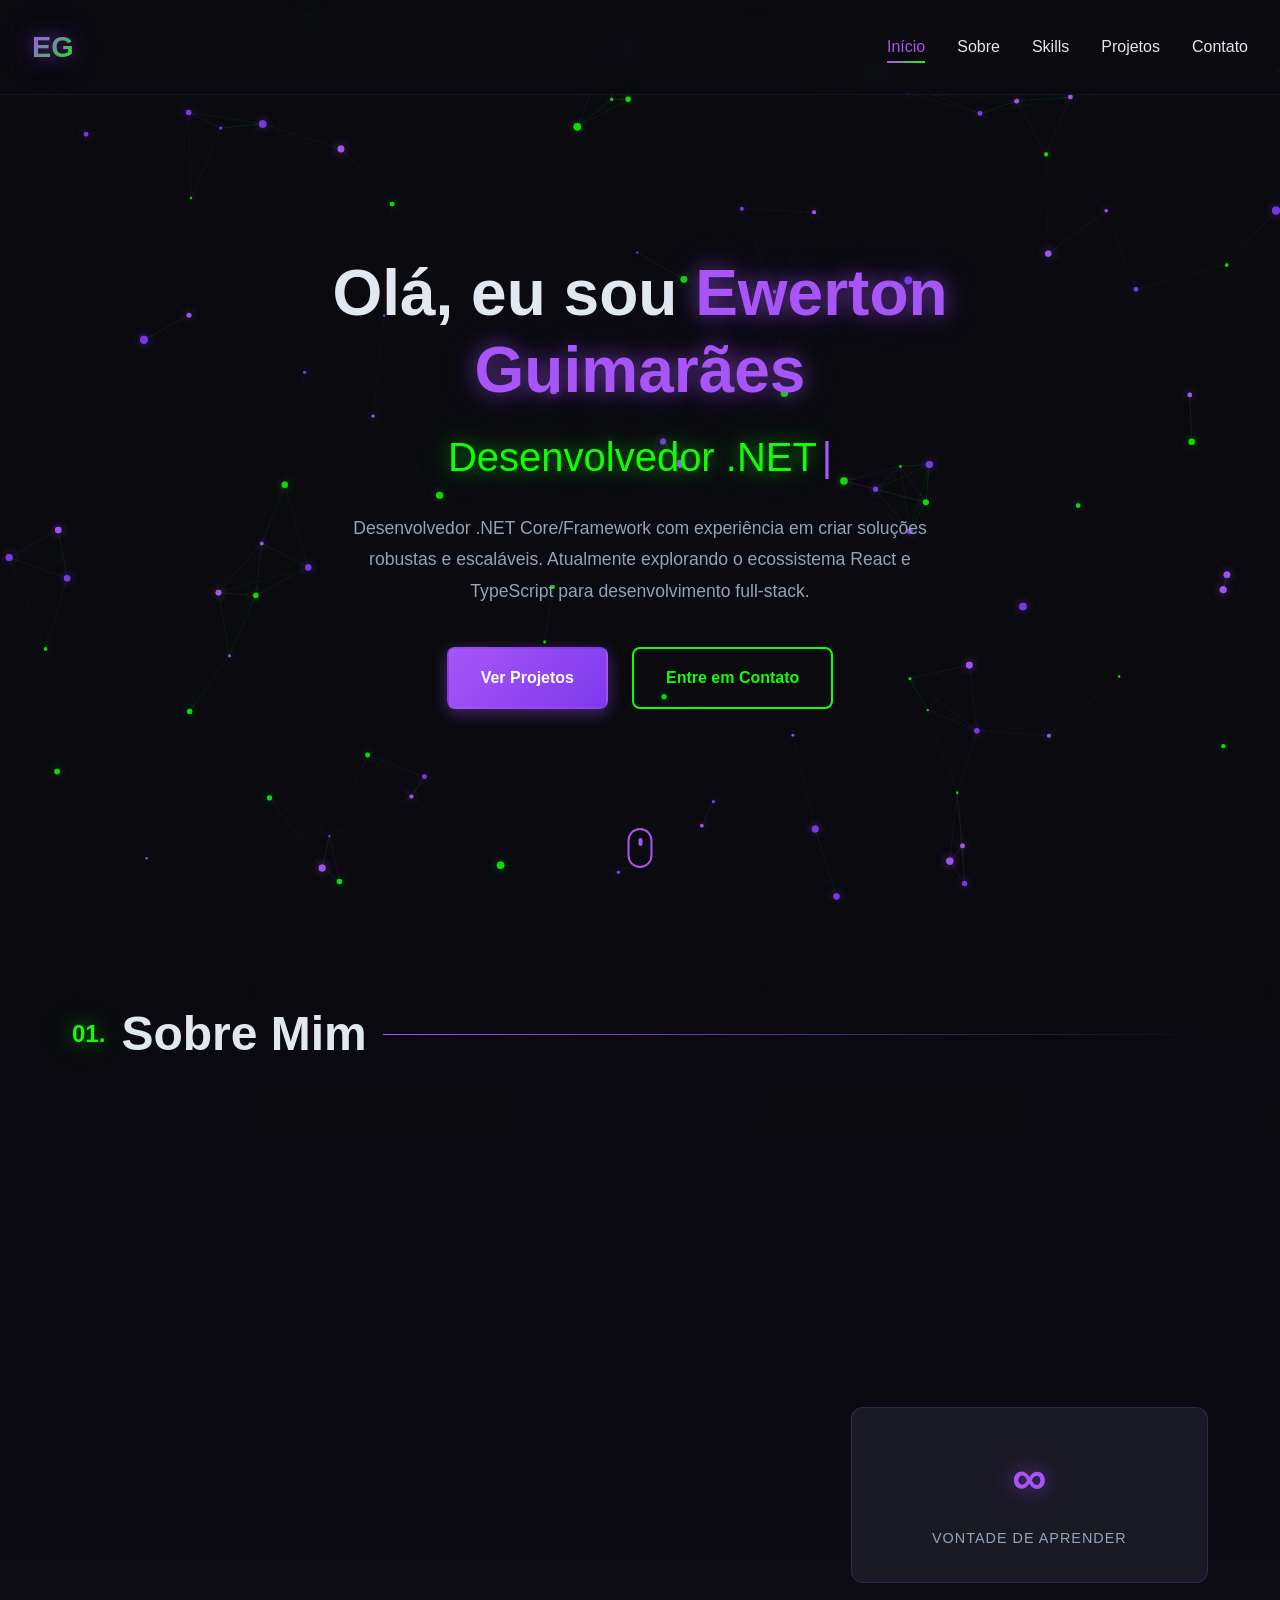
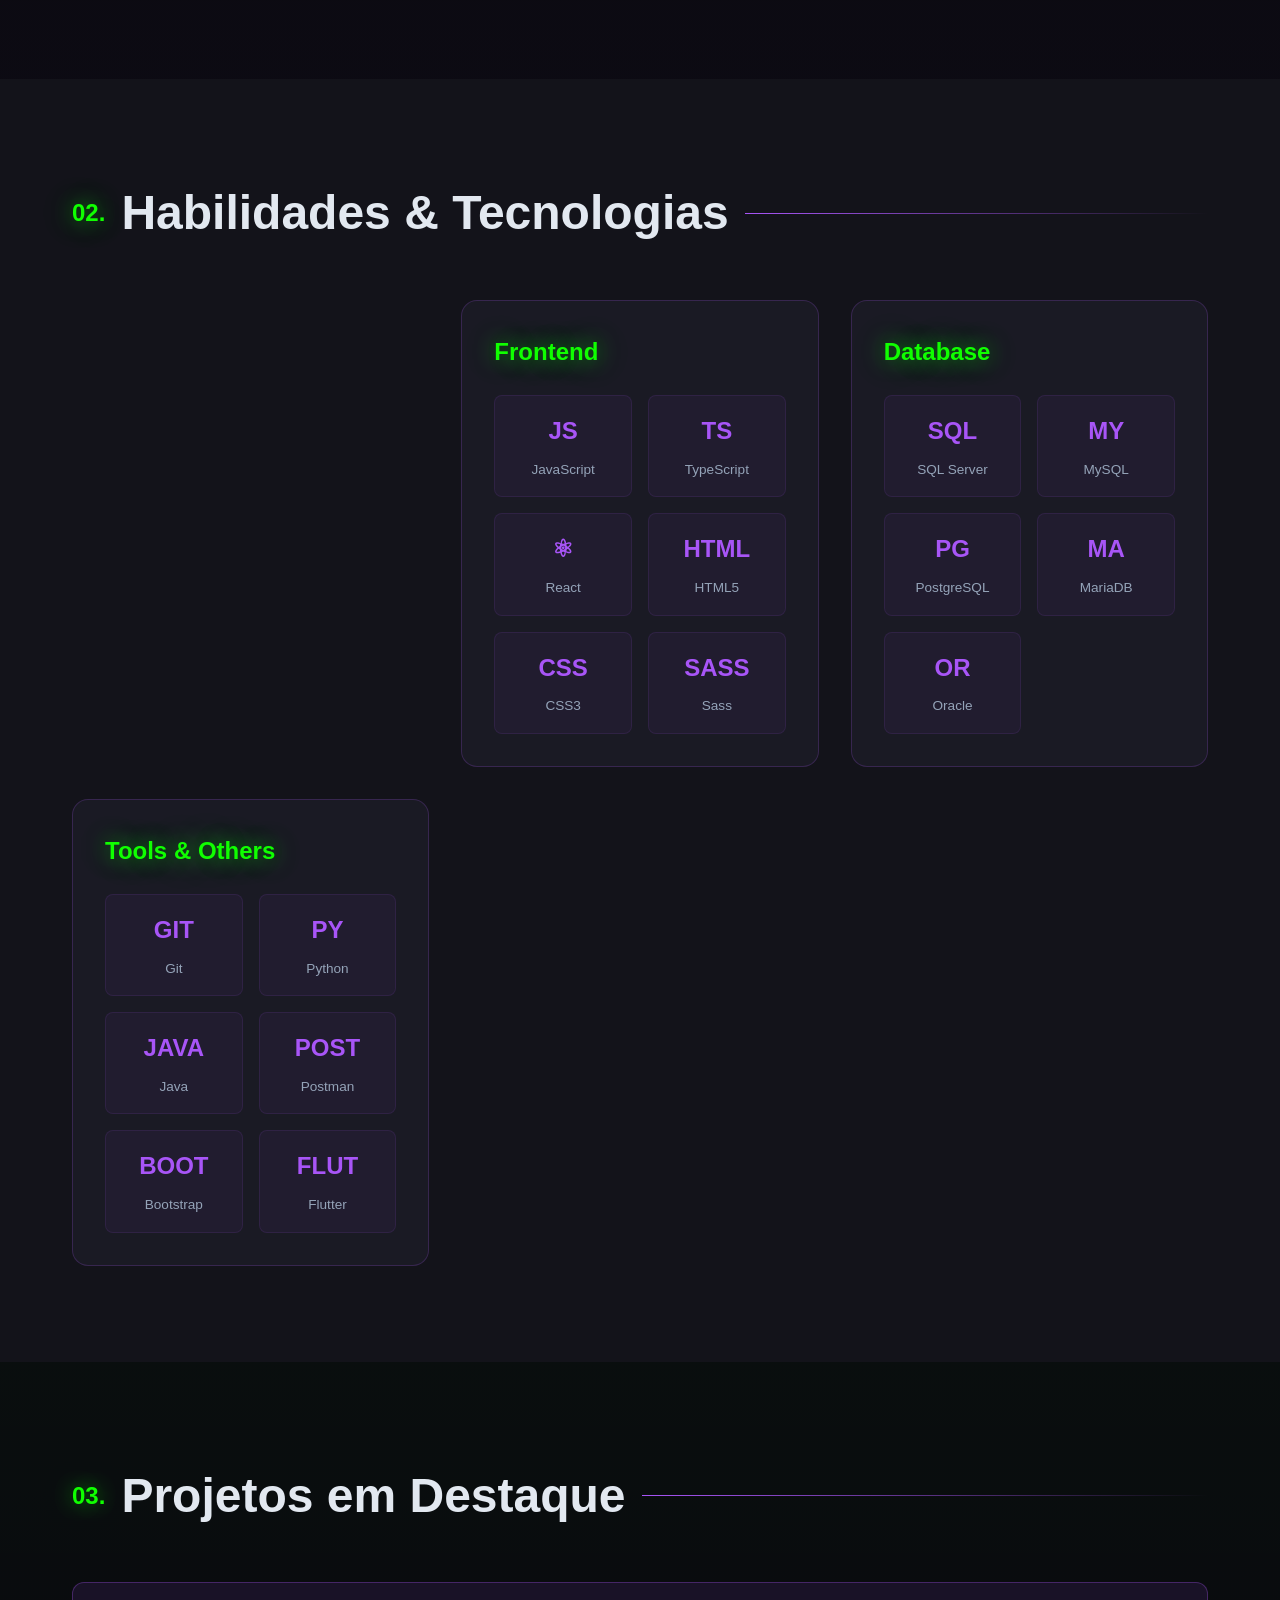
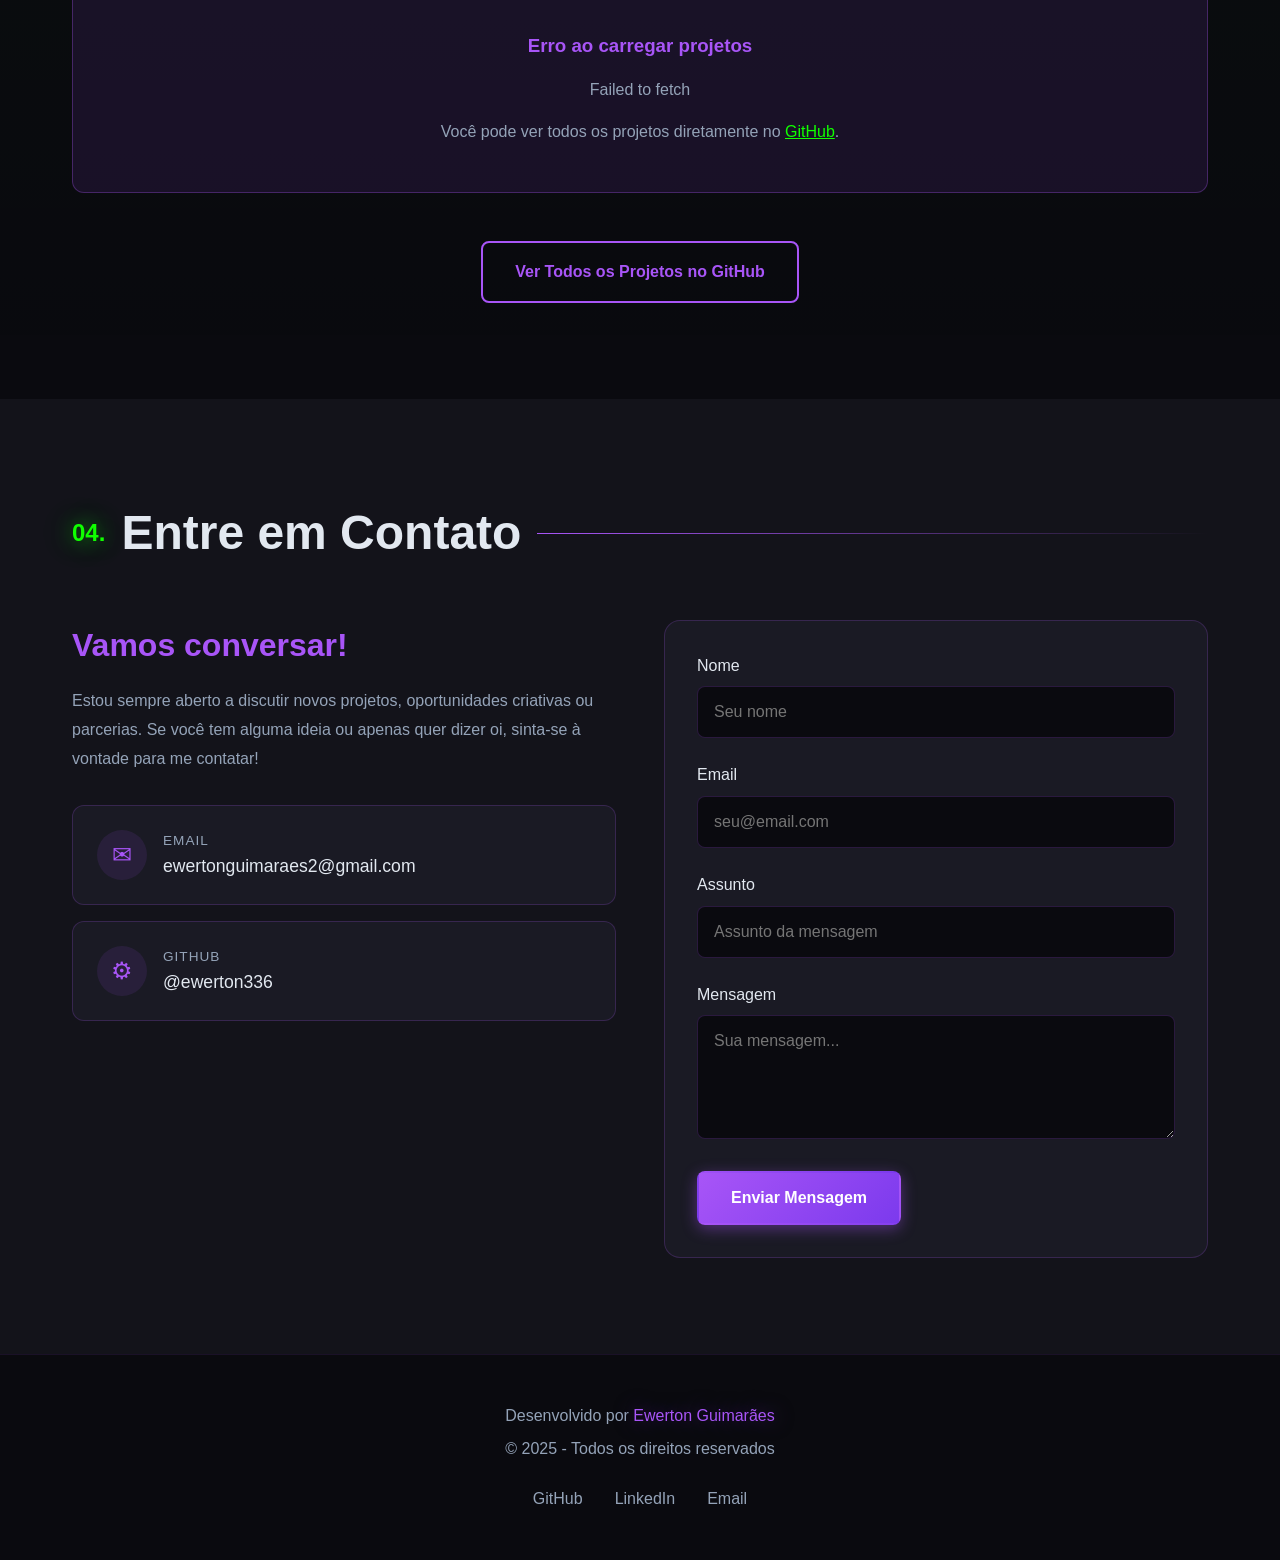
==== index.html @ 8ec22be3 "Add modern portfolio landing page with neon theme and GitHub API integration" ====
<!DOCTYPE html>
<html lang="pt-BR">
<head>
    <meta charset="UTF-8">
    <meta name="viewport" content="width=device-width, initial-scale=1.0">
    <meta name="description" content="Ewerton Guimarães - .NET Developer Portfolio | Modern portfolio showcasing .NET Core, React, and full-stack development projects">
    <meta name="keywords" content="Ewerton Guimarães, .NET Developer, React, TypeScript, Full Stack Developer, Portfolio">
    <meta name="author" content="Ewerton Guimarães">
    <title>Ewerton Guimarães | .NET Developer Portfolio</title>
    <link rel="stylesheet" href="css/styles.css">
</head>
<body>
    <!-- Particle Background Canvas -->
    <canvas id="particles-canvas"></canvas>

    <!-- Navigation Bar -->
    <nav class="navbar" id="navbar">
        <div class="nav-container">
            <a href="#home" class="nav-logo">
                <span class="logo-text">EG</span>
            </a>
            <ul class="nav-menu">
                <li><a href="#home" class="nav-link active">Início</a></li>
                <li><a href="#about" class="nav-link">Sobre</a></li>
                <li><a href="#skills" class="nav-link">Skills</a></li>
                <li><a href="#projects" class="nav-link">Projetos</a></li>
                <li><a href="#contact" class="nav-link">Contato</a></li>
            </ul>
        </div>
    </nav>

    <!-- Hero Section -->
    <section id="home" class="hero">
        <div class="hero-container">
            <div class="hero-content">
                <h1 class="hero-title">
                    Olá, eu sou <span class="highlight-purple">Ewerton Guimarães</span>
                </h1>
                <div class="hero-subtitle">
                    <span class="typing-text" id="typing-text"></span>
                    <span class="cursor">|</span>
                </div>
                <p class="hero-description">
                    Desenvolvedor .NET Core/Framework com experiência em criar soluções robustas e escaláveis.
                    Atualmente explorando o ecossistema React e TypeScript para desenvolvimento full-stack.
                </p>
                <div class="hero-buttons">
                    <a href="#projects" class="btn btn-primary">Ver Projetos</a>
                    <a href="#contact" class="btn btn-secondary">Entre em Contato</a>
                </div>
            </div>
        </div>
        <div class="scroll-indicator">
            <div class="mouse"></div>
        </div>
    </section>

    <!-- About Section -->
    <section id="about" class="about">
        <div class="container">
            <h2 class="section-title">
                <span class="title-number">01.</span> Sobre Mim
                <div class="title-line"></div>
            </h2>
            <div class="about-content">
                <div class="about-text">
                    <p>
                        Sou um desenvolvedor graduado apaixonado por tecnologia e inovação, com especialização em 
                        <span class="highlight-green">.NET Core e Framework</span>. Atualmente trabalho na 
                        <span class="highlight-purple">Becomex LAB</span>, onde contribuo para o desenvolvimento 
                        de soluções empresariais robustas.
                    </p>
                    <p>
                        Minha jornada no desenvolvimento começou com a curiosidade de entender como as coisas funcionam 
                        por baixo dos panos. Hoje, essa curiosidade se transformou em paixão por criar aplicações que 
                        resolvem problemas reais e impactam positivamente a vida das pessoas.
                    </p>
                    <p>
                        Estou constantemente aprendendo e me atualizando com as tecnologias mais recentes. Atualmente, 
                        estou expandindo minhas habilidades em <span class="highlight-green">desenvolvimento web com React</span> 
                        e explorando outras linguagens de programação para me tornar um desenvolvedor ainda mais versátil.
                    </p>
                    <div class="about-stats">
                        <div class="stat-item">
                            <span class="stat-number">3+</span>
                            <span class="stat-label">Anos de Experiência</span>
                        </div>
                        <div class="stat-item">
                            <span class="stat-number">10+</span>
                            <span class="stat-label">Projetos Concluídos</span>
                        </div>
                        <div class="stat-item">
                            <span class="stat-number">∞</span>
                            <span class="stat-label">Vontade de Aprender</span>
                        </div>
                    </div>
                </div>
            </div>
        </div>
    </section>

    <!-- Skills Section -->
    <section id="skills" class="skills">
        <div class="container">
            <h2 class="section-title">
                <span class="title-number">02.</span> Habilidades & Tecnologias
                <div class="title-line"></div>
            </h2>
            <div class="skills-grid">
                <!-- Backend -->
                <div class="skill-category">
                    <h3 class="category-title">Backend</h3>
                    <div class="skill-items">
                        <div class="skill-item">
                            <div class="skill-icon">C#</div>
                            <span class="skill-name">C#</span>
                        </div>
                        <div class="skill-item">
                            <div class="skill-icon">.NET</div>
                            <span class="skill-name">.NET Core</span>
                        </div>
                        <div class="skill-item">
                            <div class="skill-icon">ASP</div>
                            <span class="skill-name">ASP.NET</span>
                        </div>
                        <div class="skill-item">
                            <div class="skill-icon">API</div>
                            <span class="skill-name">REST API</span>
                        </div>
                    </div>
                </div>

                <!-- Frontend -->
                <div class="skill-category">
                    <h3 class="category-title">Frontend</h3>
                    <div class="skill-items">
                        <div class="skill-item">
                            <div class="skill-icon">JS</div>
                            <span class="skill-name">JavaScript</span>
                        </div>
                        <div class="skill-item">
                            <div class="skill-icon">TS</div>
                            <span class="skill-name">TypeScript</span>
                        </div>
                        <div class="skill-item">
                            <div class="skill-icon">⚛</div>
                            <span class="skill-name">React</span>
                        </div>
                        <div class="skill-item">
                            <div class="skill-icon">HTML</div>
                            <span class="skill-name">HTML5</span>
                        </div>
                        <div class="skill-item">
                            <div class="skill-icon">CSS</div>
                            <span class="skill-name">CSS3</span>
                        </div>
                        <div class="skill-item">
                            <div class="skill-icon">SASS</div>
                            <span class="skill-name">Sass</span>
                        </div>
                    </div>
                </div>

                <!-- Database -->
                <div class="skill-category">
                    <h3 class="category-title">Database</h3>
                    <div class="skill-items">
                        <div class="skill-item">
                            <div class="skill-icon">SQL</div>
                            <span class="skill-name">SQL Server</span>
                        </div>
                        <div class="skill-item">
                            <div class="skill-icon">MY</div>
                            <span class="skill-name">MySQL</span>
                        </div>
                        <div class="skill-item">
                            <div class="skill-icon">PG</div>
                            <span class="skill-name">PostgreSQL</span>
                        </div>
                        <div class="skill-item">
                            <div class="skill-icon">MA</div>
                            <span class="skill-name">MariaDB</span>
                        </div>
                        <div class="skill-item">
                            <div class="skill-icon">OR</div>
                            <span class="skill-name">Oracle</span>
                        </div>
                    </div>
                </div>

                <!-- Tools & Others -->
                <div class="skill-category">
                    <h3 class="category-title">Tools & Others</h3>
                    <div class="skill-items">
                        <div class="skill-item">
                            <div class="skill-icon">GIT</div>
                            <span class="skill-name">Git</span>
                        </div>
                        <div class="skill-item">
                            <div class="skill-icon">PY</div>
                            <span class="skill-name">Python</span>
                        </div>
                        <div class="skill-item">
                            <div class="skill-icon">JAVA</div>
                            <span class="skill-name">Java</span>
                        </div>
                        <div class="skill-item">
                            <div class="skill-icon">POST</div>
                            <span class="skill-name">Postman</span>
                        </div>
                        <div class="skill-item">
                            <div class="skill-icon">BOOT</div>
                            <span class="skill-name">Bootstrap</span>
                        </div>
                        <div class="skill-item">
                            <div class="skill-icon">FLUT</div>
                            <span class="skill-name">Flutter</span>
                        </div>
                    </div>
                </div>
            </div>
        </div>
    </section>

    <!-- Projects Section -->
    <section id="projects" class="projects">
        <div class="container">
            <h2 class="section-title">
                <span class="title-number">03.</span> Projetos em Destaque
                <div class="title-line"></div>
            </h2>
            <div class="projects-grid" id="projects-container">
                <!-- Projects will be loaded dynamically from GitHub API -->
                <div class="loading-spinner">
                    <div class="spinner"></div>
                    <p>Carregando projetos do GitHub...</p>
                </div>
            </div>
            <div class="projects-footer">
                <a href="https://github.com/ewerton336?tab=repositories" target="_blank" class="btn btn-outline">
                    Ver Todos os Projetos no GitHub
                </a>
            </div>
        </div>
    </section>

    <!-- Contact Section -->
    <section id="contact" class="contact">
        <div class="container">
            <h2 class="section-title">
                <span class="title-number">04.</span> Entre em Contato
                <div class="title-line"></div>
            </h2>
            <div class="contact-content">
                <div class="contact-info">
                    <h3>Vamos conversar!</h3>
                    <p>
                        Estou sempre aberto a discutir novos projetos, oportunidades criativas ou parcerias. 
                        Se você tem alguma ideia ou apenas quer dizer oi, sinta-se à vontade para me contatar!
                    </p>
                    <div class="contact-methods">
                        <a href="mailto:ewertonguimaraes2@gmail.com" class="contact-method">
                            <div class="method-icon">✉</div>
                            <div class="method-info">
                                <span class="method-label">Email</span>
                                <span class="method-value">ewertonguimaraes2@gmail.com</span>
                            </div>
                        </a>
                        <a href="https://github.com/ewerton336" target="_blank" class="contact-method">
                            <div class="method-icon">⚙</div>
                            <div class="method-info">
                                <span class="method-label">GitHub</span>
                                <span class="method-value">@ewerton336</span>
                            </div>
                        </a>
                        <a href="https://www.linkedin.com/in/ewerton-guimar%C3%A3es-b97579113/" target="_blank" class="contact-method">
                            <div class="method-icon">in</div>
                            <div class="method-info">
                                <span class="method-label">LinkedIn</span>
                                <span class="method-value">Ewerton Guimarães</span>
                            </div>
                        </a>
                    </div>
                </div>
                <div class="contact-form-wrapper">
                    <form id="contact-form" class="contact-form">
                        <div class="form-group">
                            <label for="name">Nome</label>
                            <input type="text" id="name" name="name" required placeholder="Seu nome">
                        </div>
                        <div class="form-group">
                            <label for="email">Email</label>
                            <input type="email" id="email" name="email" required placeholder="seu@email.com">
                        </div>
                        <div class="form-group">
                            <label for="subject">Assunto</label>
                            <input type="text" id="subject" name="subject" required placeholder="Assunto da mensagem">
                        </div>
                        <div class="form-group">
                            <label for="message">Mensagem</label>
                            <textarea id="message" name="message" required rows="5" placeholder="Sua mensagem..."></textarea>
                        </div>
                        <button type="submit" class="btn btn-primary">Enviar Mensagem</button>
                    </form>
                </div>
            </div>
        </div>
    </section>

    <!-- Footer -->
    <footer class="footer">
        <div class="container">
            <div class="footer-content">
                <p>Desenvolvido por <span class="highlight-purple">Ewerton Guimarães</span></p>
                <p>© 2025 - Todos os direitos reservados</p>
            </div>
            <div class="footer-social">
                <a href="https://github.com/ewerton336" target="_blank" class="social-link" aria-label="GitHub">GitHub</a>
                <a href="https://www.linkedin.com/in/ewerton-guimar%C3%A3es-b97579113/" target="_blank" class="social-link" aria-label="LinkedIn">LinkedIn</a>
                <a href="mailto:ewertonguimaraes2@gmail.com" class="social-link" aria-label="Email">Email</a>
            </div>
        </div>
    </footer>

    <!-- Scripts -->
    <script src="js/particles.js"></script>
    <script src="js/github.js"></script>
    <script src="js/main.js"></script>
</body>
</html>
---- css/styles.css ----
/* ==========================================
   Modern Portfolio - CSS
   Dark Theme with Neon Purple & Green
   ========================================== */

/* CSS Variables */
:root {
    --bg-dark: #0a0a0f;
    --bg-dark-secondary: #13131a;
    --bg-card: #1a1a24;
    --purple-primary: #a855f7;
    --purple-dark: #7c3aed;
    --green-neon: #10ff00;
    --text-light: #e2e8f0;
    --text-gray: #94a3b8;
    --text-dark: #64748b;
    
    --glow-purple: 0 0 20px rgba(168, 85, 247, 0.5),
                    0 0 40px rgba(168, 85, 247, 0.3),
                    0 0 60px rgba(168, 85, 247, 0.1);
    
    --glow-green: 0 0 20px rgba(16, 255, 0, 0.5),
                   0 0 40px rgba(16, 255, 0, 0.3),
                   0 0 60px rgba(16, 255, 0, 0.1);
    
    --transition: all 0.3s cubic-bezier(0.4, 0, 0.2, 1);
}

/* Reset & Base Styles */
* {
    margin: 0;
    padding: 0;
    box-sizing: border-box;
}

html {
    scroll-behavior: smooth;
    overflow-x: hidden;
}

body {
    font-family: 'Segoe UI', Tahoma, Geneva, Verdana, sans-serif;
    background-color: var(--bg-dark);
    color: var(--text-light);
    line-height: 1.6;
    overflow-x: hidden;
    position: relative;
}

/* Particle Canvas */
#particles-canvas {
    position: fixed;
    top: 0;
    left: 0;
    width: 100%;
    height: 100%;
    z-index: 0;
    pointer-events: none;
}

/* Container */
.container {
    max-width: 1200px;
    margin: 0 auto;
    padding: 0 2rem;
    position: relative;
    z-index: 1;
}

/* Navigation Bar */
.navbar {
    position: fixed;
    top: 0;
    left: 0;
    width: 100%;
    padding: 1.5rem 2rem;
    background: rgba(10, 10, 15, 0.8);
    backdrop-filter: blur(10px);
    border-bottom: 1px solid rgba(168, 85, 247, 0.1);
    z-index: 1000;
    transition: var(--transition);
}

.navbar.scrolled {
    padding: 1rem 2rem;
    background: rgba(10, 10, 15, 0.95);
    box-shadow: 0 10px 30px rgba(0, 0, 0, 0.3);
}

.nav-container {
    max-width: 1400px;
    margin: 0 auto;
    display: flex;
    justify-content: space-between;
    align-items: center;
}

.nav-logo {
    text-decoration: none;
}

.logo-text {
    font-size: 1.8rem;
    font-weight: bold;
    background: linear-gradient(135deg, var(--purple-primary), var(--green-neon));
    -webkit-background-clip: text;
    -webkit-text-fill-color: transparent;
    background-clip: text;
    text-shadow: var(--glow-purple);
}

.nav-menu {
    display: flex;
    list-style: none;
    gap: 2rem;
}

.nav-link {
    color: var(--text-light);
    text-decoration: none;
    font-size: 1rem;
    font-weight: 500;
    position: relative;
    transition: var(--transition);
    padding: 0.5rem 0;
}

.nav-link::after {
    content: '';
    position: absolute;
    bottom: 0;
    left: 0;
    width: 0;
    height: 2px;
    background: linear-gradient(90deg, var(--purple-primary), var(--green-neon));
    transition: var(--transition);
}

.nav-link:hover,
.nav-link.active {
    color: var(--purple-primary);
}

.nav-link:hover::after,
.nav-link.active::after {
    width: 100%;
}

/* Hero Section */
.hero {
    min-height: 100vh;
    display: flex;
    align-items: center;
    justify-content: center;
    position: relative;
    padding: 8rem 2rem 4rem;
    z-index: 1;
}

.hero-container {
    max-width: 900px;
    text-align: center;
}

.hero-title {
    font-size: clamp(2.5rem, 6vw, 4rem);
    font-weight: 700;
    margin-bottom: 1rem;
    line-height: 1.2;
}

.highlight-purple {
    color: var(--purple-primary);
    text-shadow: var(--glow-purple);
}

.highlight-green {
    color: var(--green-neon);
    text-shadow: var(--glow-green);
}

.hero-subtitle {
    font-size: clamp(1.5rem, 4vw, 2.5rem);
    color: var(--text-gray);
    margin-bottom: 1.5rem;
    min-height: 3.5rem;
    display: flex;
    align-items: center;
    justify-content: center;
    gap: 0.3rem;
}

.typing-text {
    color: var(--green-neon);
    text-shadow: var(--glow-green);
}

.cursor {
    animation: blink 1s infinite;
    color: var(--purple-primary);
}

@keyframes blink {
    0%, 50% { opacity: 1; }
    51%, 100% { opacity: 0; }
}

.hero-description {
    font-size: 1.1rem;
    color: var(--text-gray);
    max-width: 600px;
    margin: 0 auto 2.5rem;
    line-height: 1.8;
}

.hero-buttons {
    display: flex;
    gap: 1.5rem;
    justify-content: center;
    flex-wrap: wrap;
}

.btn {
    padding: 1rem 2rem;
    border-radius: 8px;
    text-decoration: none;
    font-weight: 600;
    font-size: 1rem;
    transition: var(--transition);
    border: 2px solid transparent;
    cursor: pointer;
    display: inline-block;
}

.btn-primary {
    background: linear-gradient(135deg, var(--purple-primary), var(--purple-dark));
    color: white;
    box-shadow: 0 4px 15px rgba(168, 85, 247, 0.4);
}

.btn-primary:hover {
    transform: translateY(-3px);
    box-shadow: var(--glow-purple);
}

.btn-secondary {
    background: transparent;
    color: var(--green-neon);
    border: 2px solid var(--green-neon);
}

.btn-secondary:hover {
    background: rgba(16, 255, 0, 0.1);
    box-shadow: var(--glow-green);
    transform: translateY(-3px);
}

.btn-outline {
    background: transparent;
    color: var(--purple-primary);
    border: 2px solid var(--purple-primary);
}

.btn-outline:hover {
    background: rgba(168, 85, 247, 0.1);
    box-shadow: var(--glow-purple);
    transform: translateY(-3px);
}

/* Scroll Indicator */
.scroll-indicator {
    position: absolute;
    bottom: 2rem;
    left: 50%;
    transform: translateX(-50%);
    animation: bounce 2s infinite;
}

.mouse {
    width: 25px;
    height: 40px;
    border: 2px solid var(--purple-primary);
    border-radius: 20px;
    position: relative;
}

.mouse::before {
    content: '';
    position: absolute;
    top: 8px;
    left: 50%;
    transform: translateX(-50%);
    width: 4px;
    height: 8px;
    background: var(--purple-primary);
    border-radius: 2px;
    animation: scroll 1.5s infinite;
}

@keyframes bounce {
    0%, 100% { transform: translateX(-50%) translateY(0); }
    50% { transform: translateX(-50%) translateY(10px); }
}

@keyframes scroll {
    0% { opacity: 1; top: 8px; }
    100% { opacity: 0; top: 20px; }
}

/* Section Styles */
section {
    padding: 6rem 0;
    position: relative;
    z-index: 1;
}

.section-title {
    font-size: clamp(2rem, 4vw, 3rem);
    margin-bottom: 3rem;
    display: flex;
    align-items: center;
    gap: 1rem;
    flex-wrap: wrap;
}

.title-number {
    color: var(--green-neon);
    font-size: 1.5rem;
    text-shadow: var(--glow-green);
}

.title-line {
    flex: 1;
    height: 1px;
    background: linear-gradient(90deg, var(--purple-primary), transparent);
    min-width: 100px;
}

/* About Section */
.about {
    background: linear-gradient(180deg, transparent, rgba(168, 85, 247, 0.02));
}

.about-text p {
    font-size: 1.1rem;
    color: var(--text-gray);
    margin-bottom: 1.5rem;
    line-height: 1.8;
}

.about-stats {
    display: grid;
    grid-template-columns: repeat(auto-fit, minmax(150px, 1fr));
    gap: 2rem;
    margin-top: 3rem;
}

.stat-item {
    text-align: center;
    padding: 2rem;
    background: var(--bg-card);
    border-radius: 12px;
    border: 1px solid rgba(168, 85, 247, 0.2);
    transition: var(--transition);
}

.stat-item:hover {
    transform: translateY(-5px);
    border-color: var(--purple-primary);
    box-shadow: var(--glow-purple);
}

.stat-number {
    display: block;
    font-size: 3rem;
    font-weight: bold;
    color: var(--purple-primary);
    text-shadow: var(--glow-purple);
    margin-bottom: 0.5rem;
}

.stat-label {
    font-size: 0.9rem;
    color: var(--text-gray);
    text-transform: uppercase;
    letter-spacing: 1px;
}

/* Skills Section */
.skills {
    background: var(--bg-dark-secondary);
}

.skills-grid {
    display: grid;
    grid-template-columns: repeat(auto-fit, minmax(280px, 1fr));
    gap: 2rem;
}

.skill-category {
    background: var(--bg-card);
    padding: 2rem;
    border-radius: 16px;
    border: 1px solid rgba(168, 85, 247, 0.2);
    transition: var(--transition);
}

.skill-category:hover {
    transform: translateY(-5px);
    border-color: var(--purple-primary);
    box-shadow: var(--glow-purple);
}

.category-title {
    font-size: 1.5rem;
    color: var(--green-neon);
    margin-bottom: 1.5rem;
    text-shadow: var(--glow-green);
}

.skill-items {
    display: grid;
    grid-template-columns: repeat(auto-fill, minmax(100px, 1fr));
    gap: 1rem;
}

.skill-item {
    display: flex;
    flex-direction: column;
    align-items: center;
    gap: 0.5rem;
    padding: 1rem;
    background: rgba(168, 85, 247, 0.05);
    border-radius: 8px;
    border: 1px solid rgba(168, 85, 247, 0.1);
    transition: var(--transition);
    cursor: default;
}

.skill-item:hover {
    background: rgba(168, 85, 247, 0.1);
    border-color: var(--purple-primary);
    transform: scale(1.05);
}

.skill-icon {
    font-size: 1.5rem;
    font-weight: bold;
    color: var(--purple-primary);
}

.skill-name {
    font-size: 0.85rem;
    color: var(--text-gray);
    text-align: center;
}

/* Projects Section */
.projects {
    background: linear-gradient(180deg, rgba(16, 255, 0, 0.02), transparent);
}

.projects-grid {
    display: grid;
    grid-template-columns: repeat(auto-fill, minmax(320px, 1fr));
    gap: 2rem;
    margin-bottom: 3rem;
}

.project-card {
    background: var(--bg-card);
    border-radius: 16px;
    padding: 2rem;
    border: 1px solid rgba(168, 85, 247, 0.2);
    transition: var(--transition);
    cursor: pointer;
    transform-style: preserve-3d;
    perspective: 1000px;
}

.project-card:hover {
    transform: translateY(-10px) rotateX(5deg);
    border-color: var(--purple-primary);
    box-shadow: var(--glow-purple);
}

.project-header {
    display: flex;
    justify-content: space-between;
    align-items: flex-start;
    margin-bottom: 1.5rem;
}

.project-icon {
    font-size: 2rem;
}

.project-links {
    display: flex;
    gap: 1rem;
}

.project-link {
    color: var(--text-gray);
    text-decoration: none;
    transition: var(--transition);
    font-size: 1.2rem;
}

.project-link:hover {
    color: var(--purple-primary);
    text-shadow: var(--glow-purple);
}

.project-title {
    font-size: 1.5rem;
    color: var(--text-light);
    margin-bottom: 1rem;
}

.project-description {
    color: var(--text-gray);
    line-height: 1.6;
    margin-bottom: 1.5rem;
}

.project-tech {
    display: flex;
    flex-wrap: wrap;
    gap: 0.5rem;
    margin-bottom: 1rem;
}

.tech-tag {
    padding: 0.3rem 0.8rem;
    background: rgba(168, 85, 247, 0.1);
    color: var(--purple-primary);
    border-radius: 4px;
    font-size: 0.85rem;
    border: 1px solid rgba(168, 85, 247, 0.2);
}

.project-stats {
    display: flex;
    gap: 1.5rem;
    color: var(--text-gray);
    font-size: 0.9rem;
}

.stat {
    display: flex;
    align-items: center;
    gap: 0.3rem;
}

.projects-footer {
    text-align: center;
}

/* Loading Spinner */
.loading-spinner {
    text-align: center;
    padding: 4rem;
    grid-column: 1 / -1;
}

.spinner {
    width: 50px;
    height: 50px;
    border: 4px solid rgba(168, 85, 247, 0.2);
    border-top-color: var(--purple-primary);
    border-radius: 50%;
    animation: spin 1s linear infinite;
    margin: 0 auto 1rem;
}

@keyframes spin {
    to { transform: rotate(360deg); }
}

/* Contact Section */
.contact {
    background: var(--bg-dark-secondary);
}

.contact-content {
    display: grid;
    grid-template-columns: repeat(auto-fit, minmax(300px, 1fr));
    gap: 3rem;
}

.contact-info h3 {
    font-size: 2rem;
    color: var(--purple-primary);
    margin-bottom: 1rem;
}

.contact-info p {
    color: var(--text-gray);
    line-height: 1.8;
    margin-bottom: 2rem;
}

.contact-methods {
    display: flex;
    flex-direction: column;
    gap: 1rem;
}

.contact-method {
    display: flex;
    align-items: center;
    gap: 1rem;
    padding: 1.5rem;
    background: var(--bg-card);
    border-radius: 12px;
    border: 1px solid rgba(168, 85, 247, 0.2);
    text-decoration: none;
    transition: var(--transition);
}

.contact-method:hover {
    transform: translateX(10px);
    border-color: var(--purple-primary);
    box-shadow: var(--glow-purple);
}

.method-icon {
    width: 50px;
    height: 50px;
    display: flex;
    align-items: center;
    justify-content: center;
    background: rgba(168, 85, 247, 0.1);
    border-radius: 50%;
    font-size: 1.5rem;
    color: var(--purple-primary);
}

.method-info {
    display: flex;
    flex-direction: column;
}

.method-label {
    font-size: 0.85rem;
    color: var(--text-gray);
    text-transform: uppercase;
    letter-spacing: 1px;
}

.method-value {
    color: var(--text-light);
    font-size: 1.1rem;
}

/* Contact Form */
.contact-form-wrapper {
    background: var(--bg-card);
    padding: 2rem;
    border-radius: 16px;
    border: 1px solid rgba(168, 85, 247, 0.2);
}

.form-group {
    margin-bottom: 1.5rem;
}

.form-group label {
    display: block;
    margin-bottom: 0.5rem;
    color: var(--text-light);
    font-weight: 500;
}

.form-group input,
.form-group textarea {
    width: 100%;
    padding: 1rem;
    background: var(--bg-dark);
    border: 1px solid rgba(168, 85, 247, 0.2);
    border-radius: 8px;
    color: var(--text-light);
    font-family: inherit;
    font-size: 1rem;
    transition: var(--transition);
}

.form-group input:focus,
.form-group textarea:focus {
    outline: none;
    border-color: var(--purple-primary);
    box-shadow: 0 0 0 3px rgba(168, 85, 247, 0.1);
}

.form-group textarea {
    resize: vertical;
    min-height: 120px;
}

/* Footer */
.footer {
    background: var(--bg-dark);
    padding: 3rem 0;
    border-top: 1px solid rgba(168, 85, 247, 0.1);
    text-align: center;
}

.footer-content p {
    color: var(--text-gray);
    margin-bottom: 0.5rem;
}

.footer-social {
    margin-top: 1.5rem;
    display: flex;
    justify-content: center;
    gap: 2rem;
}

.social-link {
    color: var(--text-gray);
    text-decoration: none;
    transition: var(--transition);
}

.social-link:hover {
    color: var(--purple-primary);
    text-shadow: var(--glow-purple);
}

/* Responsive Design */
@media (max-width: 768px) {
    .nav-menu {
        gap: 1rem;
    }
    
    .nav-link {
        font-size: 0.9rem;
    }
    
    .hero {
        padding: 6rem 1rem 3rem;
    }
    
    .section-title {
        font-size: 2rem;
    }
    
    .title-line {
        display: none;
    }
    
    .skills-grid,
    .projects-grid {
        grid-template-columns: 1fr;
    }
    
    .contact-content {
        grid-template-columns: 1fr;
    }
    
    .about-stats {
        grid-template-columns: 1fr;
    }
}

@media (max-width: 480px) {
    .container {
        padding: 0 1rem;
    }
    
    .navbar {
        padding: 1rem;
    }
    
    .nav-menu {
        flex-wrap: wrap;
        gap: 0.5rem;
        justify-content: center;
    }
    
    .hero-buttons {
        flex-direction: column;
        align-items: stretch;
    }
    
    .btn {
        width: 100%;
    }
}

/* Scroll Animations */
.fade-in {
    opacity: 0;
    transform: translateY(30px);
    transition: opacity 0.6s ease, transform 0.6s ease;
}

.fade-in.visible {
    opacity: 1;
    transform: translateY(0);
}

/* Selection */
::selection {
    background: var(--purple-primary);
    color: white;
}

/* Scrollbar */
::-webkit-scrollbar {
    width: 10px;
}

::-webkit-scrollbar-track {
    background: var(--bg-dark);
}

::-webkit-scrollbar-thumb {
    background: var(--purple-primary);
    border-radius: 5px;
}

::-webkit-scrollbar-thumb:hover {
    background: var(--purple-dark);
}
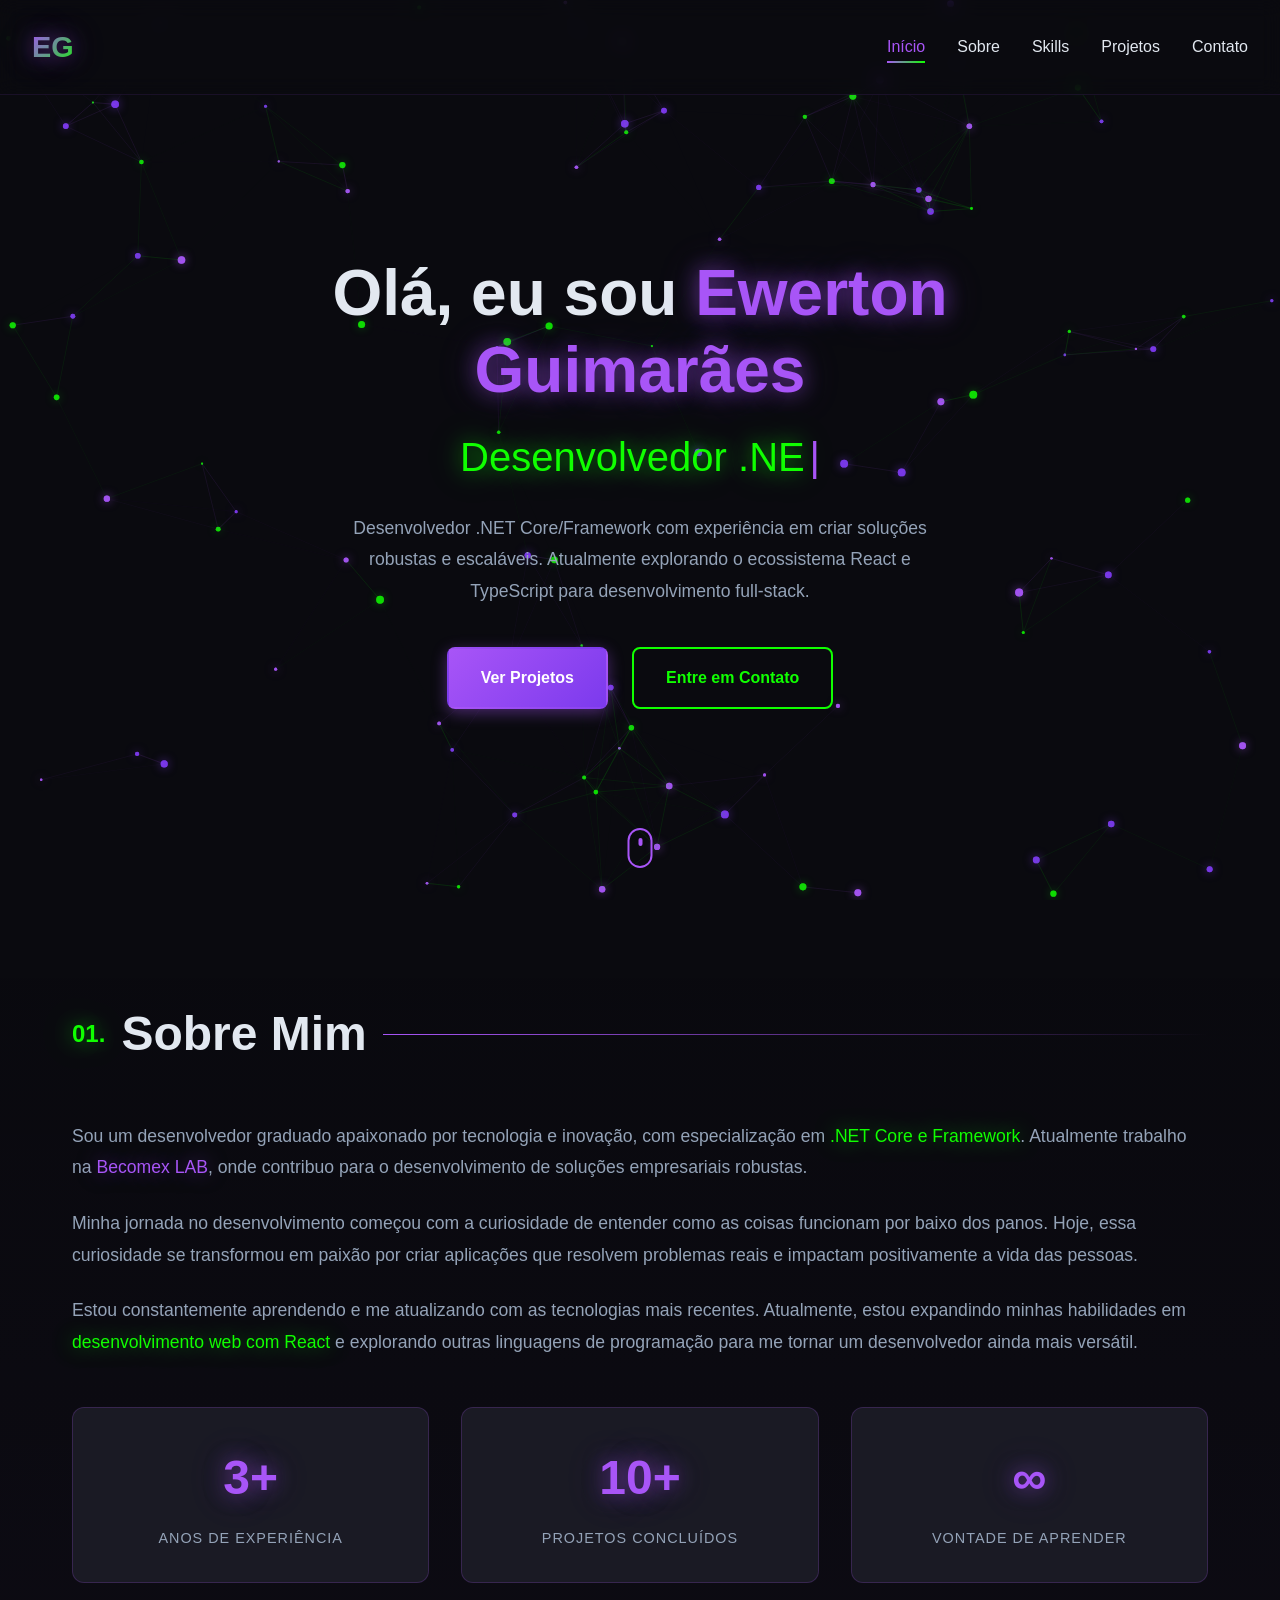
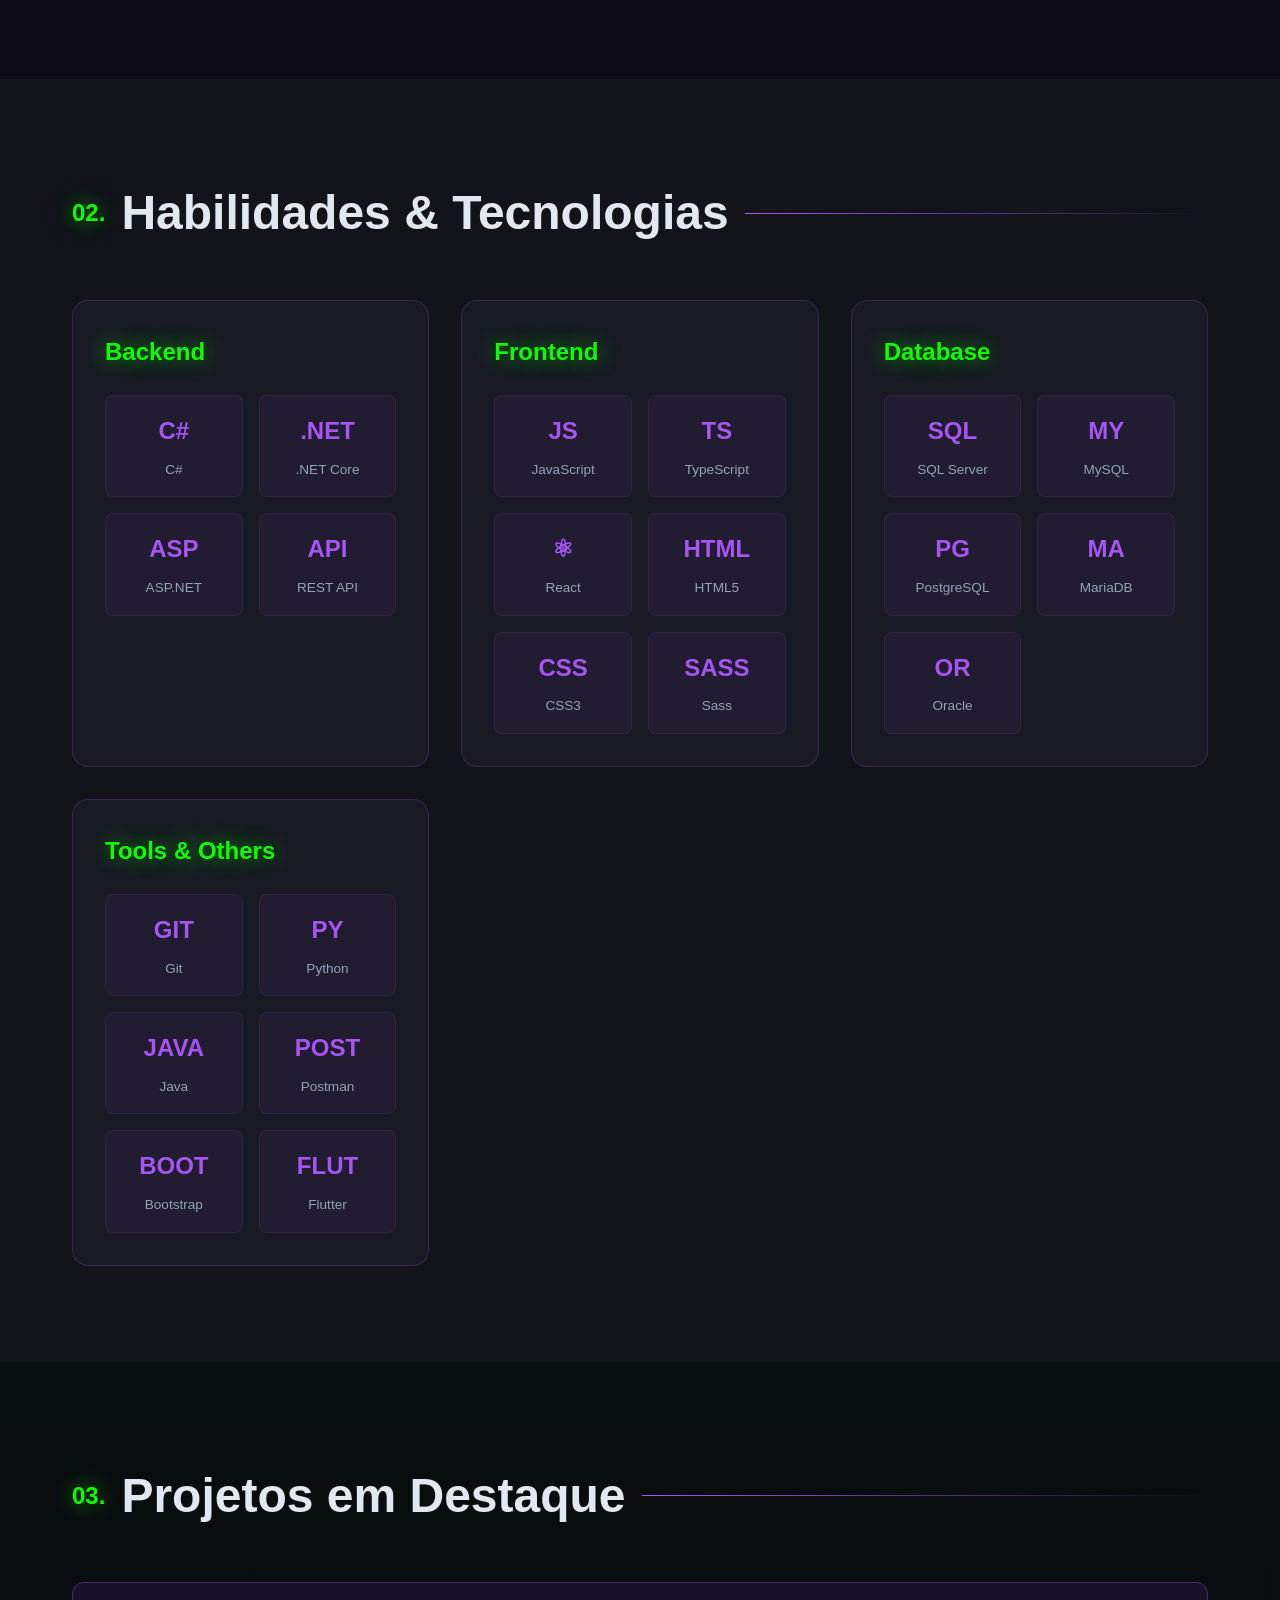
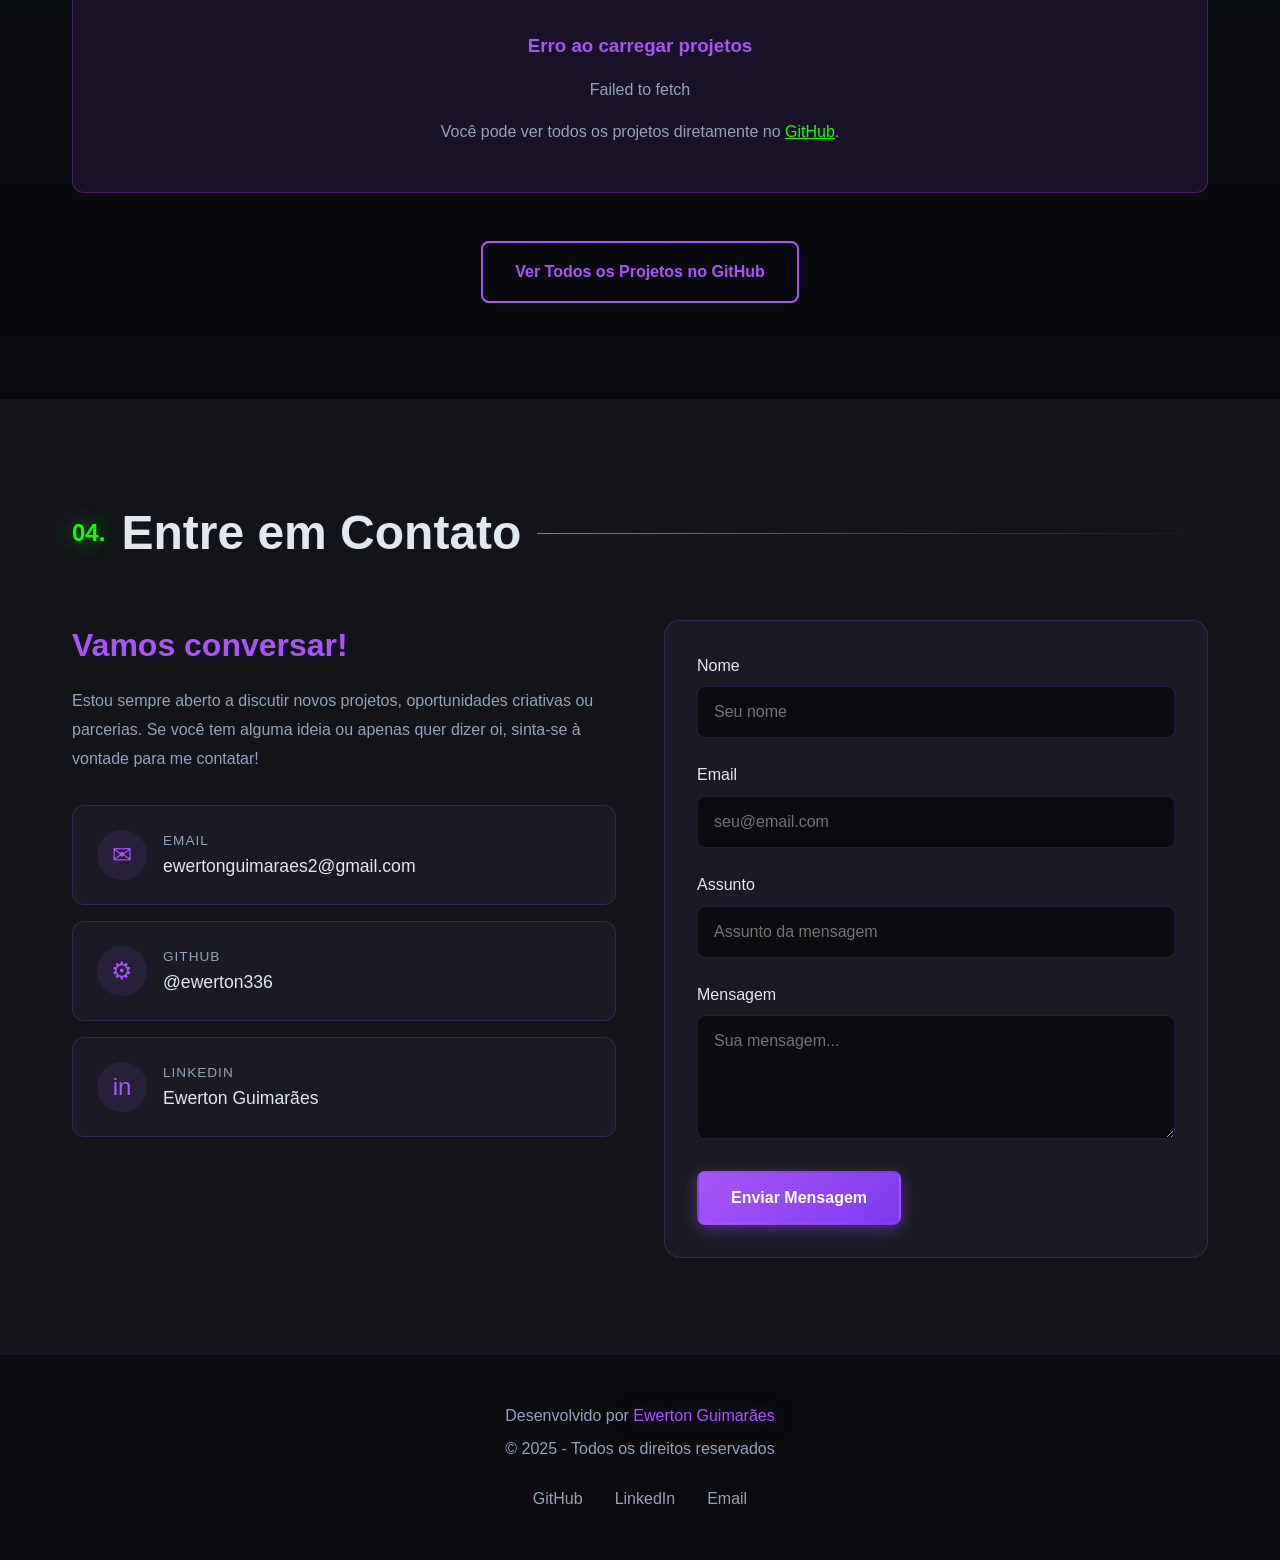
==== commit 8a92812f: "Fix: Corrigir animação fade-in na seção Sobre Mim e outras seções" ====
--- a/index.html
+++ b/index.html
@@ -64,32 +64,32 @@
             </h2>
             <div class="about-content">
                 <div class="about-text">
-                    <p>
+                    <p class="fade-in">
                         Sou um desenvolvedor graduado apaixonado por tecnologia e inovação, com especialização em 
                         <span class="highlight-green">.NET Core e Framework</span>. Atualmente trabalho na 
                         <span class="highlight-purple">Becomex LAB</span>, onde contribuo para o desenvolvimento 
                         de soluções empresariais robustas.
                     </p>
-                    <p>
+                    <p class="fade-in">
                         Minha jornada no desenvolvimento começou com a curiosidade de entender como as coisas funcionam 
                         por baixo dos panos. Hoje, essa curiosidade se transformou em paixão por criar aplicações que 
                         resolvem problemas reais e impactam positivamente a vida das pessoas.
                     </p>
-                    <p>
+                    <p class="fade-in">
                         Estou constantemente aprendendo e me atualizando com as tecnologias mais recentes. Atualmente, 
                         estou expandindo minhas habilidades em <span class="highlight-green">desenvolvimento web com React</span> 
                         e explorando outras linguagens de programação para me tornar um desenvolvedor ainda mais versátil.
                     </p>
                     <div class="about-stats">
-                        <div class="stat-item">
+                        <div class="stat-item fade-in">
                             <span class="stat-number">3+</span>
                             <span class="stat-label">Anos de Experiência</span>
                         </div>
-                        <div class="stat-item">
+                        <div class="stat-item fade-in">
                             <span class="stat-number">10+</span>
                             <span class="stat-label">Projetos Concluídos</span>
                         </div>
-                        <div class="stat-item">
+                        <div class="stat-item fade-in">
                             <span class="stat-number">∞</span>
                             <span class="stat-label">Vontade de Aprender</span>
                         </div>
@@ -108,7 +108,7 @@
             </h2>
             <div class="skills-grid">
                 <!-- Backend -->
-                <div class="skill-category">
+                <div class="skill-category fade-in">
                     <h3 class="category-title">Backend</h3>
                     <div class="skill-items">
                         <div class="skill-item">
@@ -131,7 +131,7 @@
                 </div>
 
                 <!-- Frontend -->
-                <div class="skill-category">
+                <div class="skill-category fade-in">
                     <h3 class="category-title">Frontend</h3>
                     <div class="skill-items">
                         <div class="skill-item">
@@ -162,7 +162,7 @@
                 </div>
 
                 <!-- Database -->
-                <div class="skill-category">
+                <div class="skill-category fade-in">
                     <h3 class="category-title">Database</h3>
                     <div class="skill-items">
                         <div class="skill-item">
@@ -189,7 +189,7 @@
                 </div>
 
                 <!-- Tools & Others -->
-                <div class="skill-category">
+                <div class="skill-category fade-in">
                     <h3 class="category-title">Tools & Others</h3>
                     <div class="skill-items">
                         <div class="skill-item">
@@ -259,21 +259,21 @@
                         Se você tem alguma ideia ou apenas quer dizer oi, sinta-se à vontade para me contatar!
                     </p>
                     <div class="contact-methods">
-                        <a href="mailto:ewertonguimaraes2@gmail.com" class="contact-method">
+                        <a href="mailto:ewertonguimaraes2@gmail.com" class="contact-method fade-in">
                             <div class="method-icon">✉</div>
                             <div class="method-info">
                                 <span class="method-label">Email</span>
                                 <span class="method-value">ewertonguimaraes2@gmail.com</span>
                             </div>
                         </a>
-                        <a href="https://github.com/ewerton336" target="_blank" class="contact-method">
+                        <a href="https://github.com/ewerton336" target="_blank" class="contact-method fade-in">
                             <div class="method-icon">⚙</div>
                             <div class="method-info">
                                 <span class="method-label">GitHub</span>
                                 <span class="method-value">@ewerton336</span>
                             </div>
                         </a>
-                        <a href="https://www.linkedin.com/in/ewerton-guimar%C3%A3es-b97579113/" target="_blank" class="contact-method">
+                        <a href="https://www.linkedin.com/in/ewerton-guimar%C3%A3es-b97579113/" target="_blank" class="contact-method fade-in">
                             <div class="method-icon">in</div>
                             <div class="method-info">
                                 <span class="method-label">LinkedIn</span>
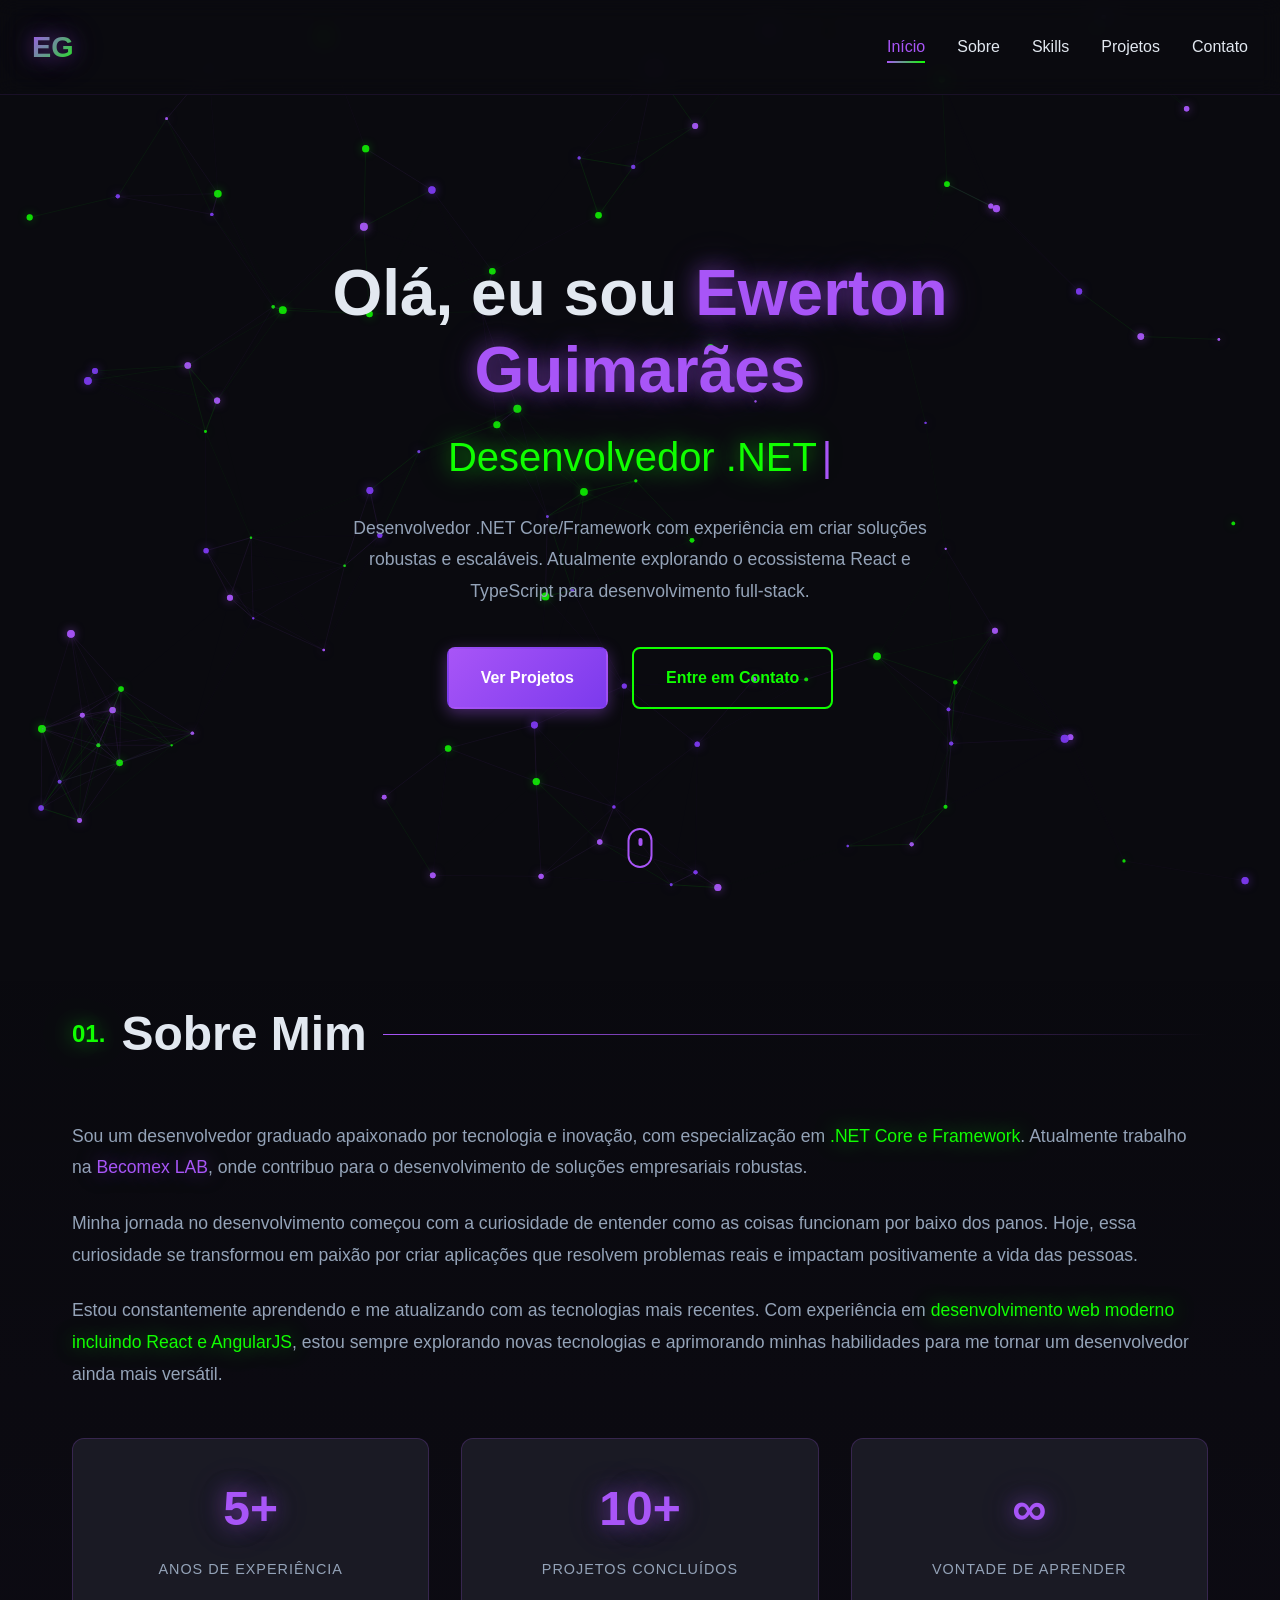
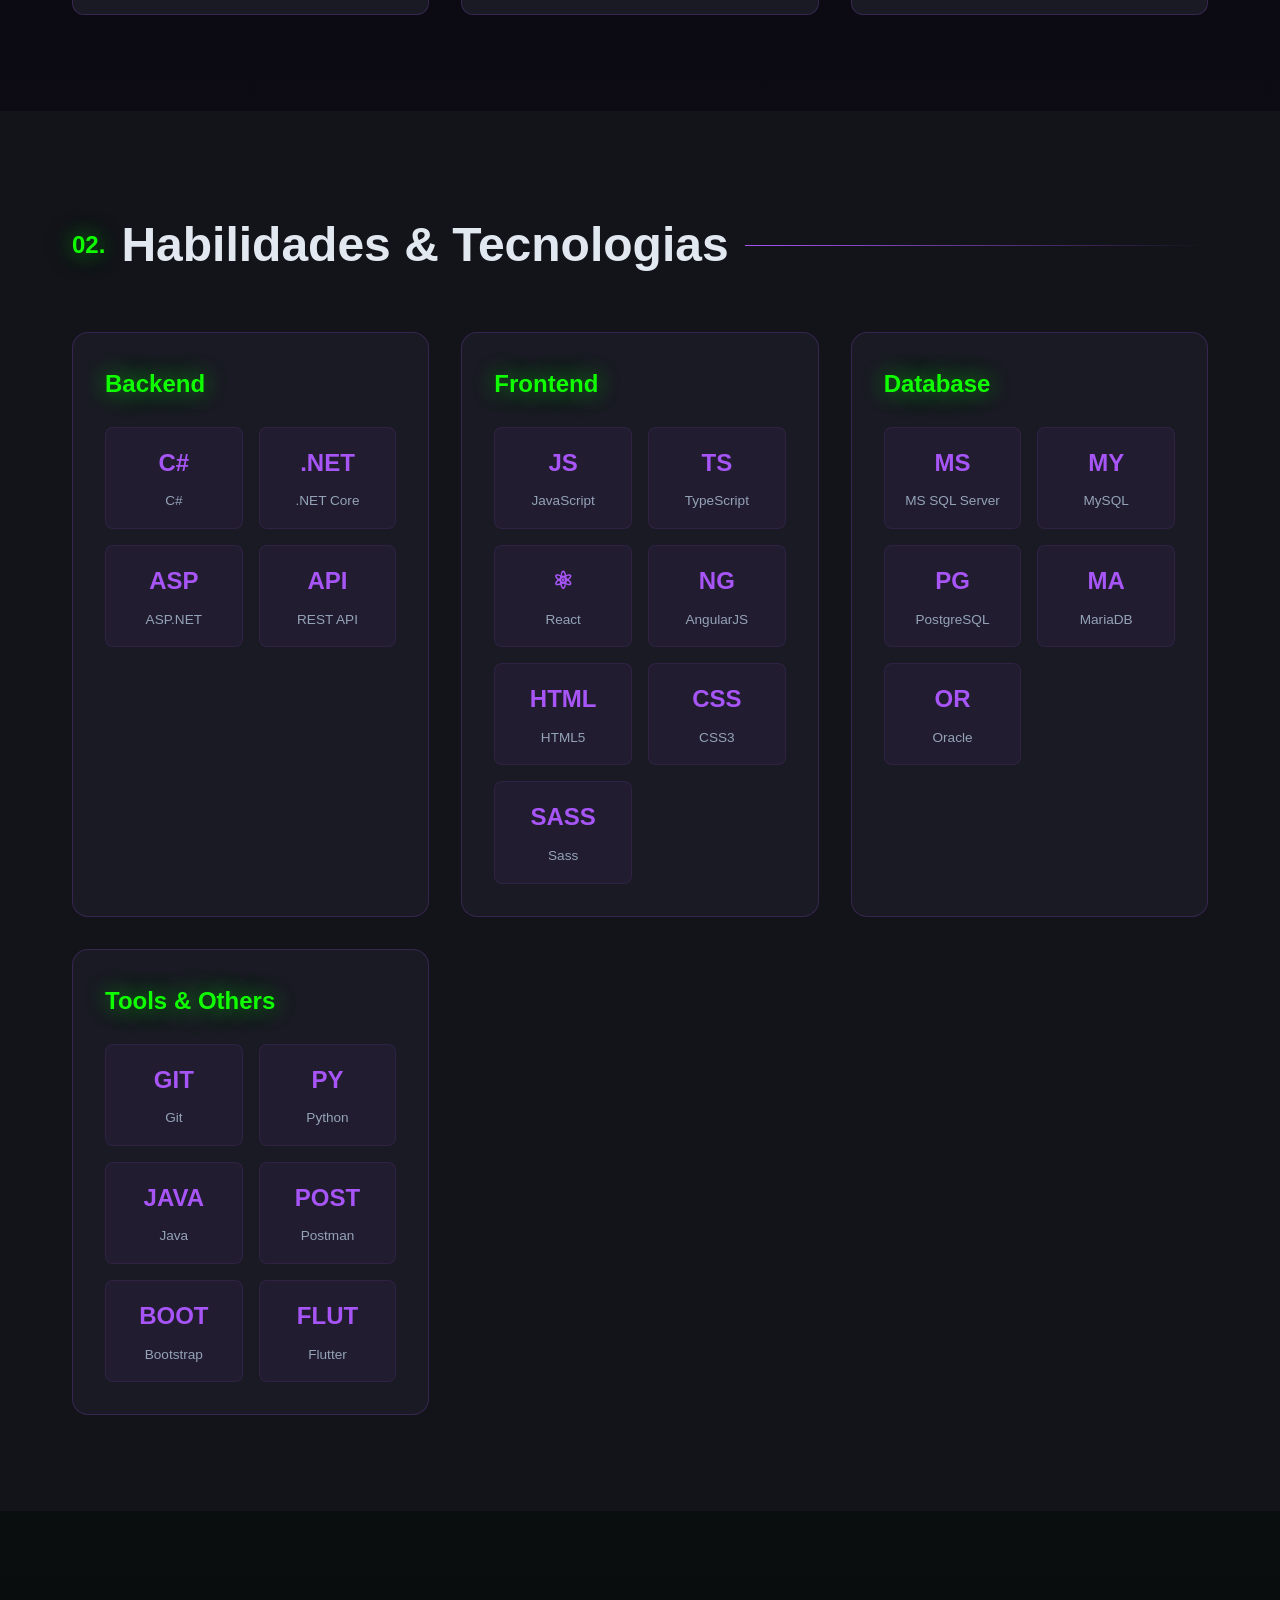
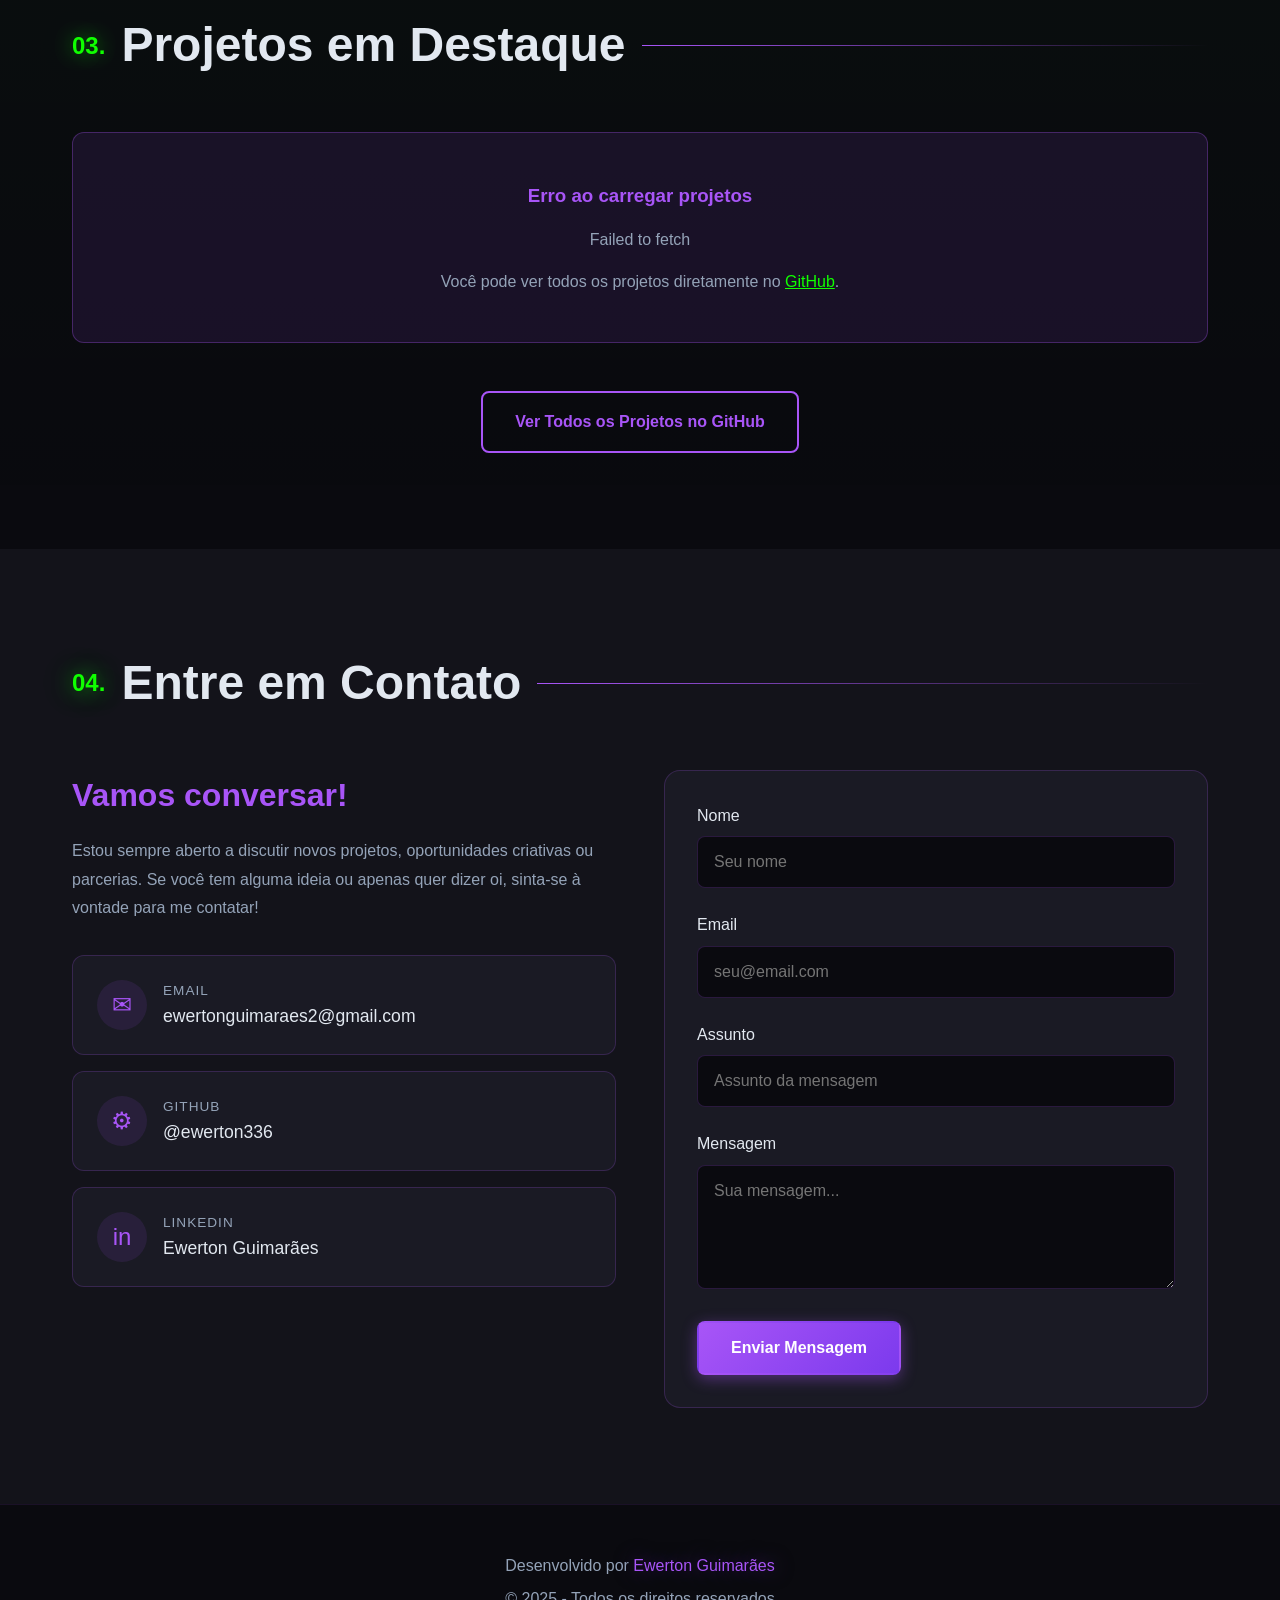
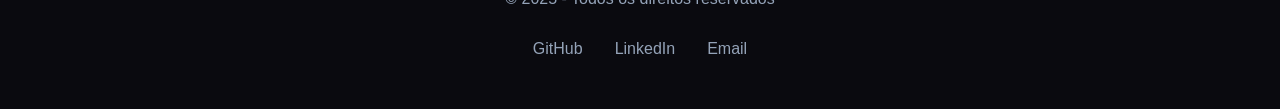
==== commit f30ef0ea: "Update: Atualizar informações profissionais - 5+ anos de experiência, adicionar AngularJS e atualiza" ====
--- a/index.html
+++ b/index.html
@@ -76,13 +76,13 @@
                         resolvem problemas reais e impactam positivamente a vida das pessoas.
                     </p>
                     <p class="fade-in">
-                        Estou constantemente aprendendo e me atualizando com as tecnologias mais recentes. Atualmente, 
-                        estou expandindo minhas habilidades em <span class="highlight-green">desenvolvimento web com React</span> 
-                        e explorando outras linguagens de programação para me tornar um desenvolvedor ainda mais versátil.
+                        Estou constantemente aprendendo e me atualizando com as tecnologias mais recentes. Com experiência
+                        em <span class="highlight-green">desenvolvimento web moderno incluindo React e AngularJS</span>, 
+                        estou sempre explorando novas tecnologias e aprimorando minhas habilidades para me tornar um desenvolvedor ainda mais versátil.
                     </p>
                     <div class="about-stats">
                         <div class="stat-item fade-in">
-                            <span class="stat-number">3+</span>
+                            <span class="stat-number">5+</span>
                             <span class="stat-label">Anos de Experiência</span>
                         </div>
                         <div class="stat-item fade-in">
@@ -147,6 +147,10 @@
                             <span class="skill-name">React</span>
                         </div>
                         <div class="skill-item">
+                            <div class="skill-icon">NG</div>
+                            <span class="skill-name">AngularJS</span>
+                        </div>
+                        <div class="skill-item">
                             <div class="skill-icon">HTML</div>
                             <span class="skill-name">HTML5</span>
                         </div>
@@ -166,8 +170,8 @@
                     <h3 class="category-title">Database</h3>
                     <div class="skill-items">
                         <div class="skill-item">
-                            <div class="skill-icon">SQL</div>
-                            <span class="skill-name">SQL Server</span>
+                            <div class="skill-icon">MS</div>
+                            <span class="skill-name">MS SQL Server</span>
                         </div>
                         <div class="skill-item">
                             <div class="skill-icon">MY</div>
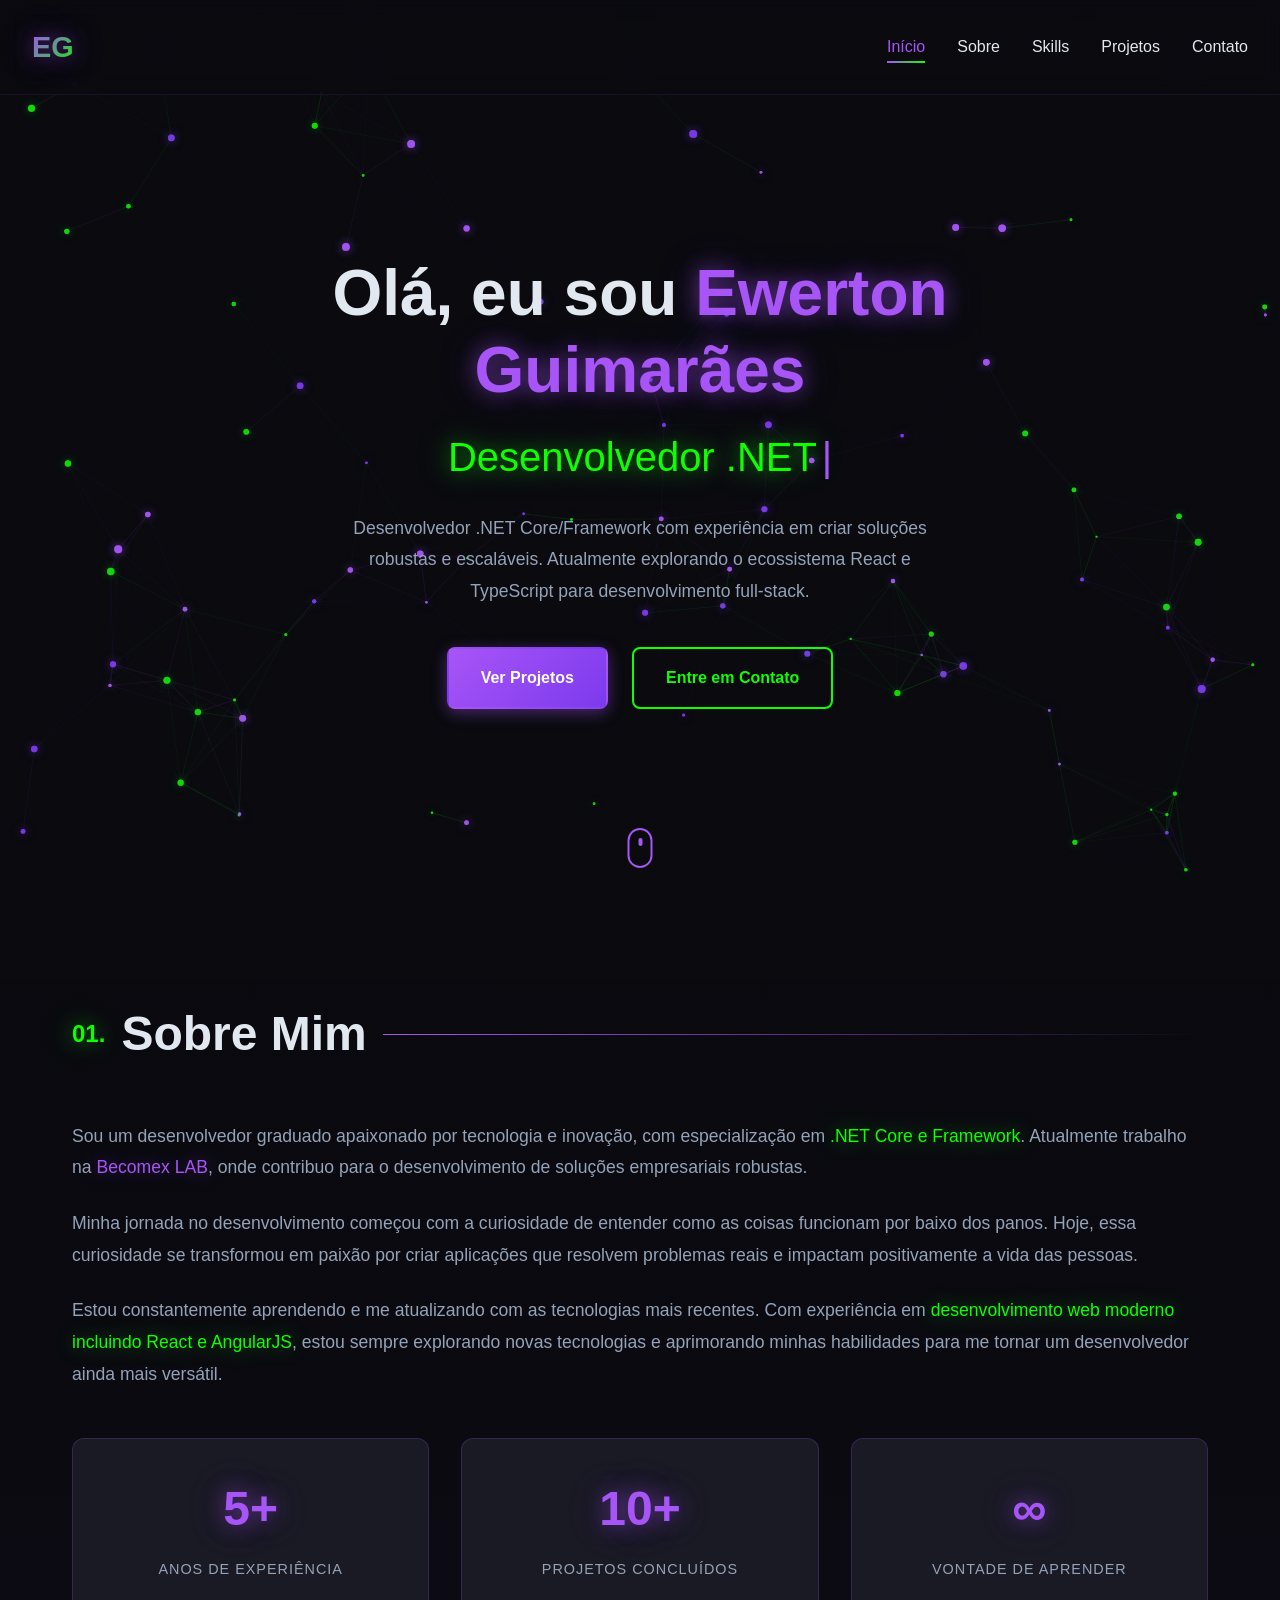
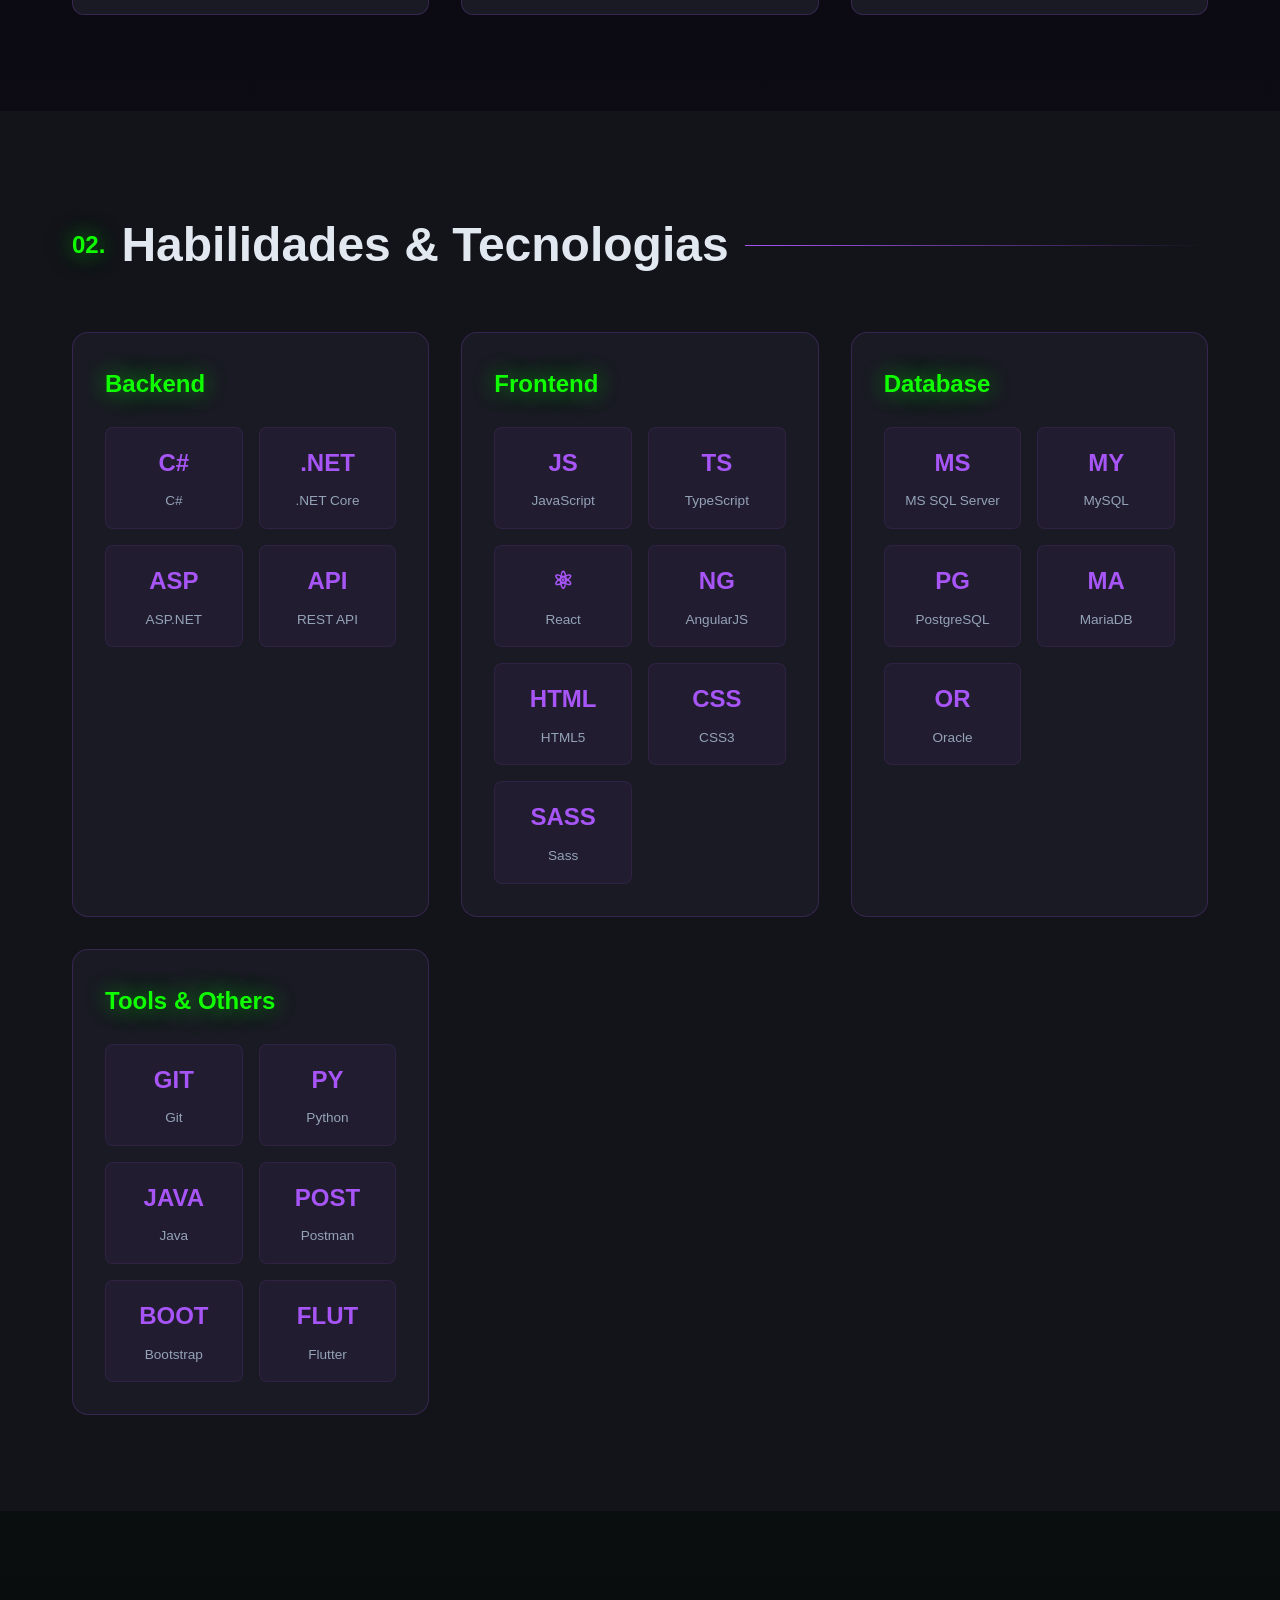
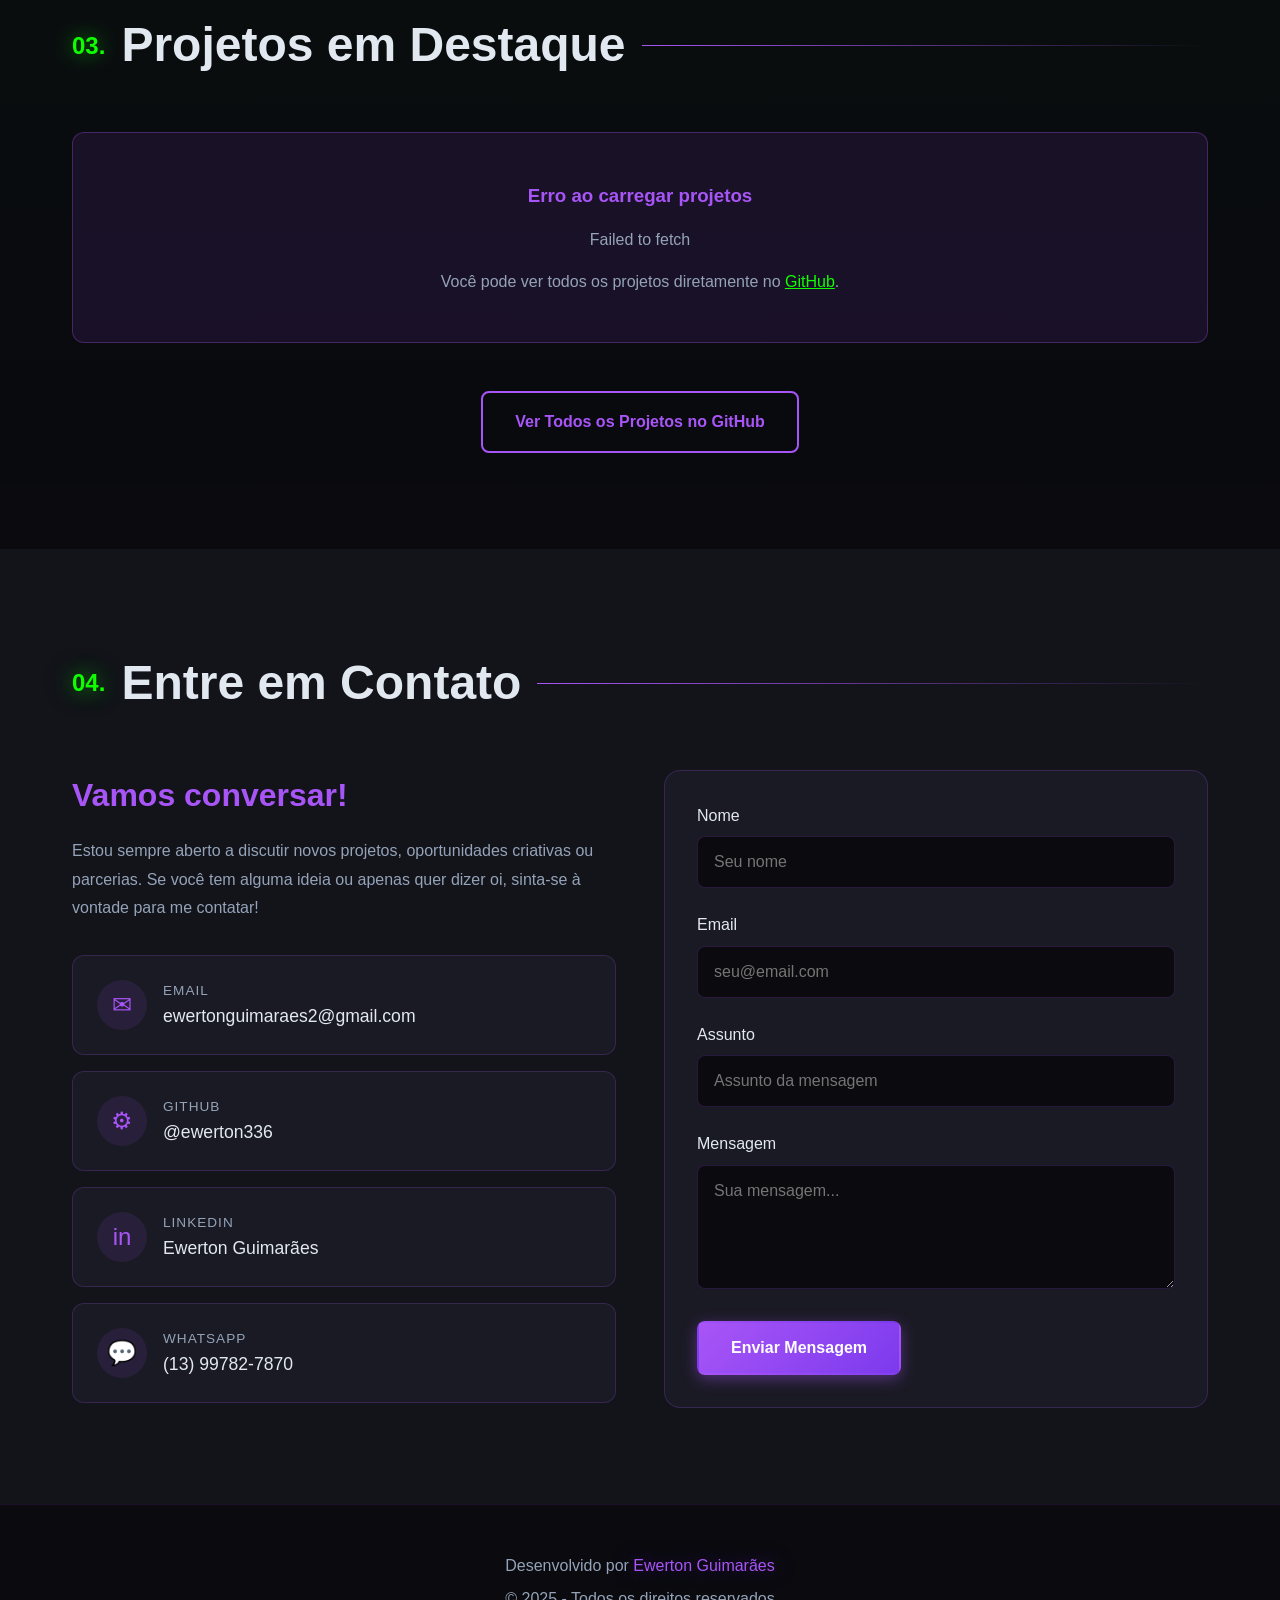
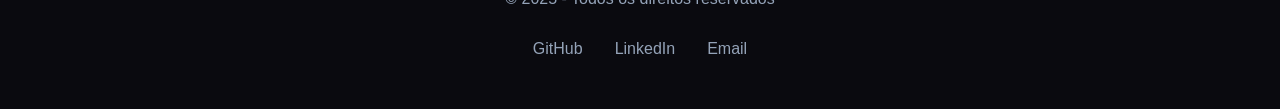
==== commit fb949853: "Add: Adicionar WhatsApp nos contatos e remover Sass do frontend" ====
--- a/index.html
+++ b/index.html
@@ -1,335 +1,421 @@
 <!DOCTYPE html>
 <html lang="pt-BR">
-<head>
-    <meta charset="UTF-8">
-    <meta name="viewport" content="width=device-width, initial-scale=1.0">
-    <meta name="description" content="Ewerton Guimarães - .NET Developer Portfolio | Modern portfolio showcasing .NET Core, React, and full-stack development projects">
-    <meta name="keywords" content="Ewerton Guimarães, .NET Developer, React, TypeScript, Full Stack Developer, Portfolio">
-    <meta name="author" content="Ewerton Guimarães">
+  <head>
+    <meta charset="UTF-8" />
+    <meta name="viewport" content="width=device-width, initial-scale=1.0" />
+    <meta
+      name="description"
+      content="Ewerton Guimarães - .NET Developer Portfolio | Modern portfolio showcasing .NET Core, React, and full-stack development projects"
+    />
+    <meta
+      name="keywords"
+      content="Ewerton Guimarães, .NET Developer, React, TypeScript, Full Stack Developer, Portfolio"
+    />
+    <meta name="author" content="Ewerton Guimarães" />
     <title>Ewerton Guimarães | .NET Developer Portfolio</title>
-    <link rel="stylesheet" href="css/styles.css">
-</head>
-<body>
+    <link rel="stylesheet" href="css/styles.css" />
+  </head>
+  <body>
     <!-- Particle Background Canvas -->
     <canvas id="particles-canvas"></canvas>
 
     <!-- Navigation Bar -->
     <nav class="navbar" id="navbar">
-        <div class="nav-container">
-            <a href="#home" class="nav-logo">
-                <span class="logo-text">EG</span>
-            </a>
-            <ul class="nav-menu">
-                <li><a href="#home" class="nav-link active">Início</a></li>
-                <li><a href="#about" class="nav-link">Sobre</a></li>
-                <li><a href="#skills" class="nav-link">Skills</a></li>
-                <li><a href="#projects" class="nav-link">Projetos</a></li>
-                <li><a href="#contact" class="nav-link">Contato</a></li>
-            </ul>
-        </div>
+      <div class="nav-container">
+        <a href="#home" class="nav-logo">
+          <span class="logo-text">EG</span>
+        </a>
+        <ul class="nav-menu">
+          <li><a href="#home" class="nav-link active">Início</a></li>
+          <li><a href="#about" class="nav-link">Sobre</a></li>
+          <li><a href="#skills" class="nav-link">Skills</a></li>
+          <li><a href="#projects" class="nav-link">Projetos</a></li>
+          <li><a href="#contact" class="nav-link">Contato</a></li>
+        </ul>
+      </div>
     </nav>
 
     <!-- Hero Section -->
     <section id="home" class="hero">
-        <div class="hero-container">
-            <div class="hero-content">
-                <h1 class="hero-title">
-                    Olá, eu sou <span class="highlight-purple">Ewerton Guimarães</span>
-                </h1>
-                <div class="hero-subtitle">
-                    <span class="typing-text" id="typing-text"></span>
-                    <span class="cursor">|</span>
-                </div>
-                <p class="hero-description">
-                    Desenvolvedor .NET Core/Framework com experiência em criar soluções robustas e escaláveis.
-                    Atualmente explorando o ecossistema React e TypeScript para desenvolvimento full-stack.
-                </p>
-                <div class="hero-buttons">
-                    <a href="#projects" class="btn btn-primary">Ver Projetos</a>
-                    <a href="#contact" class="btn btn-secondary">Entre em Contato</a>
-                </div>
-            </div>
-        </div>
-        <div class="scroll-indicator">
-            <div class="mouse"></div>
-        </div>
+      <div class="hero-container">
+        <div class="hero-content">
+          <h1 class="hero-title">
+            Olá, eu sou <span class="highlight-purple">Ewerton Guimarães</span>
+          </h1>
+          <div class="hero-subtitle">
+            <span class="typing-text" id="typing-text"></span>
+            <span class="cursor">|</span>
+          </div>
+          <p class="hero-description">
+            Desenvolvedor .NET Core/Framework com experiência em criar soluções
+            robustas e escaláveis. Atualmente explorando o ecossistema React e
+            TypeScript para desenvolvimento full-stack.
+          </p>
+          <div class="hero-buttons">
+            <a href="#projects" class="btn btn-primary">Ver Projetos</a>
+            <a href="#contact" class="btn btn-secondary">Entre em Contato</a>
+          </div>
+        </div>
+      </div>
+      <div class="scroll-indicator">
+        <div class="mouse"></div>
+      </div>
     </section>
 
     <!-- About Section -->
     <section id="about" class="about">
-        <div class="container">
-            <h2 class="section-title">
-                <span class="title-number">01.</span> Sobre Mim
-                <div class="title-line"></div>
-            </h2>
-            <div class="about-content">
-                <div class="about-text">
-                    <p class="fade-in">
-                        Sou um desenvolvedor graduado apaixonado por tecnologia e inovação, com especialização em 
-                        <span class="highlight-green">.NET Core e Framework</span>. Atualmente trabalho na 
-                        <span class="highlight-purple">Becomex LAB</span>, onde contribuo para o desenvolvimento 
-                        de soluções empresariais robustas.
-                    </p>
-                    <p class="fade-in">
-                        Minha jornada no desenvolvimento começou com a curiosidade de entender como as coisas funcionam 
-                        por baixo dos panos. Hoje, essa curiosidade se transformou em paixão por criar aplicações que 
-                        resolvem problemas reais e impactam positivamente a vida das pessoas.
-                    </p>
-                    <p class="fade-in">
-                        Estou constantemente aprendendo e me atualizando com as tecnologias mais recentes. Com experiência
-                        em <span class="highlight-green">desenvolvimento web moderno incluindo React e AngularJS</span>, 
-                        estou sempre explorando novas tecnologias e aprimorando minhas habilidades para me tornar um desenvolvedor ainda mais versátil.
-                    </p>
-                    <div class="about-stats">
-                        <div class="stat-item fade-in">
-                            <span class="stat-number">5+</span>
-                            <span class="stat-label">Anos de Experiência</span>
-                        </div>
-                        <div class="stat-item fade-in">
-                            <span class="stat-number">10+</span>
-                            <span class="stat-label">Projetos Concluídos</span>
-                        </div>
-                        <div class="stat-item fade-in">
-                            <span class="stat-number">∞</span>
-                            <span class="stat-label">Vontade de Aprender</span>
-                        </div>
-                    </div>
-                </div>
-            </div>
-        </div>
+      <div class="container">
+        <h2 class="section-title">
+          <span class="title-number">01.</span> Sobre Mim
+          <div class="title-line"></div>
+        </h2>
+        <div class="about-content">
+          <div class="about-text">
+            <p class="fade-in">
+              Sou um desenvolvedor graduado apaixonado por tecnologia e
+              inovação, com especialização em
+              <span class="highlight-green">.NET Core e Framework</span>.
+              Atualmente trabalho na
+              <span class="highlight-purple">Becomex LAB</span>, onde contribuo
+              para o desenvolvimento de soluções empresariais robustas.
+            </p>
+            <p class="fade-in">
+              Minha jornada no desenvolvimento começou com a curiosidade de
+              entender como as coisas funcionam por baixo dos panos. Hoje, essa
+              curiosidade se transformou em paixão por criar aplicações que
+              resolvem problemas reais e impactam positivamente a vida das
+              pessoas.
+            </p>
+            <p class="fade-in">
+              Estou constantemente aprendendo e me atualizando com as
+              tecnologias mais recentes. Com experiência em
+              <span class="highlight-green"
+                >desenvolvimento web moderno incluindo React e AngularJS</span
+              >, estou sempre explorando novas tecnologias e aprimorando minhas
+              habilidades para me tornar um desenvolvedor ainda mais versátil.
+            </p>
+            <div class="about-stats">
+              <div class="stat-item fade-in">
+                <span class="stat-number">5+</span>
+                <span class="stat-label">Anos de Experiência</span>
+              </div>
+              <div class="stat-item fade-in">
+                <span class="stat-number">10+</span>
+                <span class="stat-label">Projetos Concluídos</span>
+              </div>
+              <div class="stat-item fade-in">
+                <span class="stat-number">∞</span>
+                <span class="stat-label">Vontade de Aprender</span>
+              </div>
+            </div>
+          </div>
+        </div>
+      </div>
     </section>
 
     <!-- Skills Section -->
     <section id="skills" class="skills">
-        <div class="container">
-            <h2 class="section-title">
-                <span class="title-number">02.</span> Habilidades & Tecnologias
-                <div class="title-line"></div>
-            </h2>
-            <div class="skills-grid">
-                <!-- Backend -->
-                <div class="skill-category fade-in">
-                    <h3 class="category-title">Backend</h3>
-                    <div class="skill-items">
-                        <div class="skill-item">
-                            <div class="skill-icon">C#</div>
-                            <span class="skill-name">C#</span>
-                        </div>
-                        <div class="skill-item">
-                            <div class="skill-icon">.NET</div>
-                            <span class="skill-name">.NET Core</span>
-                        </div>
-                        <div class="skill-item">
-                            <div class="skill-icon">ASP</div>
-                            <span class="skill-name">ASP.NET</span>
-                        </div>
-                        <div class="skill-item">
-                            <div class="skill-icon">API</div>
-                            <span class="skill-name">REST API</span>
-                        </div>
-                    </div>
-                </div>
-
-                <!-- Frontend -->
-                <div class="skill-category fade-in">
-                    <h3 class="category-title">Frontend</h3>
-                    <div class="skill-items">
-                        <div class="skill-item">
-                            <div class="skill-icon">JS</div>
-                            <span class="skill-name">JavaScript</span>
-                        </div>
-                        <div class="skill-item">
-                            <div class="skill-icon">TS</div>
-                            <span class="skill-name">TypeScript</span>
-                        </div>
-                        <div class="skill-item">
-                            <div class="skill-icon">⚛</div>
-                            <span class="skill-name">React</span>
-                        </div>
-                        <div class="skill-item">
-                            <div class="skill-icon">NG</div>
-                            <span class="skill-name">AngularJS</span>
-                        </div>
-                        <div class="skill-item">
-                            <div class="skill-icon">HTML</div>
-                            <span class="skill-name">HTML5</span>
-                        </div>
-                        <div class="skill-item">
-                            <div class="skill-icon">CSS</div>
-                            <span class="skill-name">CSS3</span>
-                        </div>
-                        <div class="skill-item">
-                            <div class="skill-icon">SASS</div>
-                            <span class="skill-name">Sass</span>
-                        </div>
-                    </div>
-                </div>
-
-                <!-- Database -->
-                <div class="skill-category fade-in">
-                    <h3 class="category-title">Database</h3>
-                    <div class="skill-items">
-                        <div class="skill-item">
-                            <div class="skill-icon">MS</div>
-                            <span class="skill-name">MS SQL Server</span>
-                        </div>
-                        <div class="skill-item">
-                            <div class="skill-icon">MY</div>
-                            <span class="skill-name">MySQL</span>
-                        </div>
-                        <div class="skill-item">
-                            <div class="skill-icon">PG</div>
-                            <span class="skill-name">PostgreSQL</span>
-                        </div>
-                        <div class="skill-item">
-                            <div class="skill-icon">MA</div>
-                            <span class="skill-name">MariaDB</span>
-                        </div>
-                        <div class="skill-item">
-                            <div class="skill-icon">OR</div>
-                            <span class="skill-name">Oracle</span>
-                        </div>
-                    </div>
-                </div>
-
-                <!-- Tools & Others -->
-                <div class="skill-category fade-in">
-                    <h3 class="category-title">Tools & Others</h3>
-                    <div class="skill-items">
-                        <div class="skill-item">
-                            <div class="skill-icon">GIT</div>
-                            <span class="skill-name">Git</span>
-                        </div>
-                        <div class="skill-item">
-                            <div class="skill-icon">PY</div>
-                            <span class="skill-name">Python</span>
-                        </div>
-                        <div class="skill-item">
-                            <div class="skill-icon">JAVA</div>
-                            <span class="skill-name">Java</span>
-                        </div>
-                        <div class="skill-item">
-                            <div class="skill-icon">POST</div>
-                            <span class="skill-name">Postman</span>
-                        </div>
-                        <div class="skill-item">
-                            <div class="skill-icon">BOOT</div>
-                            <span class="skill-name">Bootstrap</span>
-                        </div>
-                        <div class="skill-item">
-                            <div class="skill-icon">FLUT</div>
-                            <span class="skill-name">Flutter</span>
-                        </div>
-                    </div>
-                </div>
-            </div>
-        </div>
+      <div class="container">
+        <h2 class="section-title">
+          <span class="title-number">02.</span> Habilidades & Tecnologias
+          <div class="title-line"></div>
+        </h2>
+        <div class="skills-grid">
+          <!-- Backend -->
+          <div class="skill-category fade-in">
+            <h3 class="category-title">Backend</h3>
+            <div class="skill-items">
+              <div class="skill-item">
+                <div class="skill-icon">C#</div>
+                <span class="skill-name">C#</span>
+              </div>
+              <div class="skill-item">
+                <div class="skill-icon">.NET</div>
+                <span class="skill-name">.NET Core</span>
+              </div>
+              <div class="skill-item">
+                <div class="skill-icon">ASP</div>
+                <span class="skill-name">ASP.NET</span>
+              </div>
+              <div class="skill-item">
+                <div class="skill-icon">API</div>
+                <span class="skill-name">REST API</span>
+              </div>
+            </div>
+          </div>
+
+          <!-- Frontend -->
+          <div class="skill-category fade-in">
+            <h3 class="category-title">Frontend</h3>
+            <div class="skill-items">
+              <div class="skill-item">
+                <div class="skill-icon">JS</div>
+                <span class="skill-name">JavaScript</span>
+              </div>
+              <div class="skill-item">
+                <div class="skill-icon">TS</div>
+                <span class="skill-name">TypeScript</span>
+              </div>
+              <div class="skill-item">
+                <div class="skill-icon">⚛</div>
+                <span class="skill-name">React</span>
+              </div>
+              <div class="skill-item">
+                <div class="skill-icon">NG</div>
+                <span class="skill-name">AngularJS</span>
+              </div>
+              <div class="skill-item">
+                <div class="skill-icon">HTML</div>
+                <span class="skill-name">HTML5</span>
+              </div>
+              <div class="skill-item">
+                <div class="skill-icon">CSS</div>
+                <span class="skill-name">CSS3</span>
+              </div>
+              <div class="skill-item">
+                <div class="skill-icon">SASS</div>
+                <span class="skill-name">Sass</span>
+              </div>
+            </div>
+          </div>
+
+          <!-- Database -->
+          <div class="skill-category fade-in">
+            <h3 class="category-title">Database</h3>
+            <div class="skill-items">
+              <div class="skill-item">
+                <div class="skill-icon">MS</div>
+                <span class="skill-name">MS SQL Server</span>
+              </div>
+              <div class="skill-item">
+                <div class="skill-icon">MY</div>
+                <span class="skill-name">MySQL</span>
+              </div>
+              <div class="skill-item">
+                <div class="skill-icon">PG</div>
+                <span class="skill-name">PostgreSQL</span>
+              </div>
+              <div class="skill-item">
+                <div class="skill-icon">MA</div>
+                <span class="skill-name">MariaDB</span>
+              </div>
+              <div class="skill-item">
+                <div class="skill-icon">OR</div>
+                <span class="skill-name">Oracle</span>
+              </div>
+            </div>
+          </div>
+
+          <!-- Tools & Others -->
+          <div class="skill-category fade-in">
+            <h3 class="category-title">Tools & Others</h3>
+            <div class="skill-items">
+              <div class="skill-item">
+                <div class="skill-icon">GIT</div>
+                <span class="skill-name">Git</span>
+              </div>
+              <div class="skill-item">
+                <div class="skill-icon">PY</div>
+                <span class="skill-name">Python</span>
+              </div>
+              <div class="skill-item">
+                <div class="skill-icon">JAVA</div>
+                <span class="skill-name">Java</span>
+              </div>
+              <div class="skill-item">
+                <div class="skill-icon">POST</div>
+                <span class="skill-name">Postman</span>
+              </div>
+              <div class="skill-item">
+                <div class="skill-icon">BOOT</div>
+                <span class="skill-name">Bootstrap</span>
+              </div>
+              <div class="skill-item">
+                <div class="skill-icon">FLUT</div>
+                <span class="skill-name">Flutter</span>
+              </div>
+            </div>
+          </div>
+        </div>
+      </div>
     </section>
 
     <!-- Projects Section -->
     <section id="projects" class="projects">
-        <div class="container">
-            <h2 class="section-title">
-                <span class="title-number">03.</span> Projetos em Destaque
-                <div class="title-line"></div>
-            </h2>
-            <div class="projects-grid" id="projects-container">
-                <!-- Projects will be loaded dynamically from GitHub API -->
-                <div class="loading-spinner">
-                    <div class="spinner"></div>
-                    <p>Carregando projetos do GitHub...</p>
-                </div>
-            </div>
-            <div class="projects-footer">
-                <a href="https://github.com/ewerton336?tab=repositories" target="_blank" class="btn btn-outline">
-                    Ver Todos os Projetos no GitHub
-                </a>
-            </div>
-        </div>
+      <div class="container">
+        <h2 class="section-title">
+          <span class="title-number">03.</span> Projetos em Destaque
+          <div class="title-line"></div>
+        </h2>
+        <div class="projects-grid" id="projects-container">
+          <!-- Projects will be loaded dynamically from GitHub API -->
+          <div class="loading-spinner">
+            <div class="spinner"></div>
+            <p>Carregando projetos do GitHub...</p>
+          </div>
+        </div>
+        <div class="projects-footer">
+          <a
+            href="https://github.com/ewerton336?tab=repositories"
+            target="_blank"
+            class="btn btn-outline"
+          >
+            Ver Todos os Projetos no GitHub
+          </a>
+        </div>
+      </div>
     </section>
 
     <!-- Contact Section -->
     <section id="contact" class="contact">
-        <div class="container">
-            <h2 class="section-title">
-                <span class="title-number">04.</span> Entre em Contato
-                <div class="title-line"></div>
-            </h2>
-            <div class="contact-content">
-                <div class="contact-info">
-                    <h3>Vamos conversar!</h3>
-                    <p>
-                        Estou sempre aberto a discutir novos projetos, oportunidades criativas ou parcerias. 
-                        Se você tem alguma ideia ou apenas quer dizer oi, sinta-se à vontade para me contatar!
-                    </p>
-                    <div class="contact-methods">
-                        <a href="mailto:ewertonguimaraes2@gmail.com" class="contact-method fade-in">
-                            <div class="method-icon">✉</div>
-                            <div class="method-info">
-                                <span class="method-label">Email</span>
-                                <span class="method-value">ewertonguimaraes2@gmail.com</span>
-                            </div>
-                        </a>
-                        <a href="https://github.com/ewerton336" target="_blank" class="contact-method fade-in">
-                            <div class="method-icon">⚙</div>
-                            <div class="method-info">
-                                <span class="method-label">GitHub</span>
-                                <span class="method-value">@ewerton336</span>
-                            </div>
-                        </a>
-                        <a href="https://www.linkedin.com/in/ewerton-guimar%C3%A3es-b97579113/" target="_blank" class="contact-method fade-in">
-                            <div class="method-icon">in</div>
-                            <div class="method-info">
-                                <span class="method-label">LinkedIn</span>
-                                <span class="method-value">Ewerton Guimarães</span>
-                            </div>
-                        </a>
-                    </div>
+      <div class="container">
+        <h2 class="section-title">
+          <span class="title-number">04.</span> Entre em Contato
+          <div class="title-line"></div>
+        </h2>
+        <div class="contact-content">
+          <div class="contact-info">
+            <h3>Vamos conversar!</h3>
+            <p>
+              Estou sempre aberto a discutir novos projetos, oportunidades
+              criativas ou parcerias. Se você tem alguma ideia ou apenas quer
+              dizer oi, sinta-se à vontade para me contatar!
+            </p>
+            <div class="contact-methods">
+              <a
+                href="mailto:ewertonguimaraes2@gmail.com"
+                class="contact-method fade-in"
+              >
+                <div class="method-icon">✉</div>
+                <div class="method-info">
+                  <span class="method-label">Email</span>
+                  <span class="method-value">ewertonguimaraes2@gmail.com</span>
                 </div>
-                <div class="contact-form-wrapper">
-                    <form id="contact-form" class="contact-form">
-                        <div class="form-group">
-                            <label for="name">Nome</label>
-                            <input type="text" id="name" name="name" required placeholder="Seu nome">
-                        </div>
-                        <div class="form-group">
-                            <label for="email">Email</label>
-                            <input type="email" id="email" name="email" required placeholder="seu@email.com">
-                        </div>
-                        <div class="form-group">
-                            <label for="subject">Assunto</label>
-                            <input type="text" id="subject" name="subject" required placeholder="Assunto da mensagem">
-                        </div>
-                        <div class="form-group">
-                            <label for="message">Mensagem</label>
-                            <textarea id="message" name="message" required rows="5" placeholder="Sua mensagem..."></textarea>
-                        </div>
-                        <button type="submit" class="btn btn-primary">Enviar Mensagem</button>
-                    </form>
+              </a>
+              <a
+                href="https://github.com/ewerton336"
+                target="_blank"
+                class="contact-method fade-in"
+              >
+                <div class="method-icon">⚙</div>
+                <div class="method-info">
+                  <span class="method-label">GitHub</span>
+                  <span class="method-value">@ewerton336</span>
                 </div>
-            </div>
-        </div>
+              </a>
+              <a
+                href="https://www.linkedin.com/in/ewerton-guimar%C3%A3es-b97579113/"
+                target="_blank"
+                class="contact-method fade-in"
+              >
+                <div class="method-icon">in</div>
+                <div class="method-info">
+                  <span class="method-label">LinkedIn</span>
+                  <span class="method-value">Ewerton Guimarães</span>
+                </div>
+              </a>
+              <a
+                href="https://wa.me/5513997827870"
+                target="_blank"
+                class="contact-method fade-in"
+              >
+                <div class="method-icon">💬</div>
+                <div class="method-info">
+                  <span class="method-label">WhatsApp</span>
+                  <span class="method-value">(13) 99782-7870</span>
+                </div>
+              </a>
+            </div>
+          </div>
+          <div class="contact-form-wrapper">
+            <form id="contact-form" class="contact-form">
+              <div class="form-group">
+                <label for="name">Nome</label>
+                <input
+                  type="text"
+                  id="name"
+                  name="name"
+                  required
+                  placeholder="Seu nome"
+                />
+              </div>
+              <div class="form-group">
+                <label for="email">Email</label>
+                <input
+                  type="email"
+                  id="email"
+                  name="email"
+                  required
+                  placeholder="seu@email.com"
+                />
+              </div>
+              <div class="form-group">
+                <label for="subject">Assunto</label>
+                <input
+                  type="text"
+                  id="subject"
+                  name="subject"
+                  required
+                  placeholder="Assunto da mensagem"
+                />
+              </div>
+              <div class="form-group">
+                <label for="message">Mensagem</label>
+                <textarea
+                  id="message"
+                  name="message"
+                  required
+                  rows="5"
+                  placeholder="Sua mensagem..."
+                ></textarea>
+              </div>
+              <button type="submit" class="btn btn-primary">
+                Enviar Mensagem
+              </button>
+            </form>
+          </div>
+        </div>
+      </div>
     </section>
 
     <!-- Footer -->
     <footer class="footer">
-        <div class="container">
-            <div class="footer-content">
-                <p>Desenvolvido por <span class="highlight-purple">Ewerton Guimarães</span></p>
-                <p>© 2025 - Todos os direitos reservados</p>
-            </div>
-            <div class="footer-social">
-                <a href="https://github.com/ewerton336" target="_blank" class="social-link" aria-label="GitHub">GitHub</a>
-                <a href="https://www.linkedin.com/in/ewerton-guimar%C3%A3es-b97579113/" target="_blank" class="social-link" aria-label="LinkedIn">LinkedIn</a>
-                <a href="mailto:ewertonguimaraes2@gmail.com" class="social-link" aria-label="Email">Email</a>
-            </div>
-        </div>
+      <div class="container">
+        <div class="footer-content">
+          <p>
+            Desenvolvido por
+            <span class="highlight-purple">Ewerton Guimarães</span>
+          </p>
+          <p>© 2025 - Todos os direitos reservados</p>
+        </div>
+        <div class="footer-social">
+          <a
+            href="https://github.com/ewerton336"
+            target="_blank"
+            class="social-link"
+            aria-label="GitHub"
+            >GitHub</a
+          >
+          <a
+            href="https://www.linkedin.com/in/ewerton-guimar%C3%A3es-b97579113/"
+            target="_blank"
+            class="social-link"
+            aria-label="LinkedIn"
+            >LinkedIn</a
+          >
+          <a
+            href="mailto:ewertonguimaraes2@gmail.com"
+            class="social-link"
+            aria-label="Email"
+            >Email</a
+          >
+        </div>
+      </div>
     </footer>
 
     <!-- Scripts -->
     <script src="js/particles.js"></script>
     <script src="js/github.js"></script>
     <script src="js/main.js"></script>
-</body>
+  </body>
 </html>
-
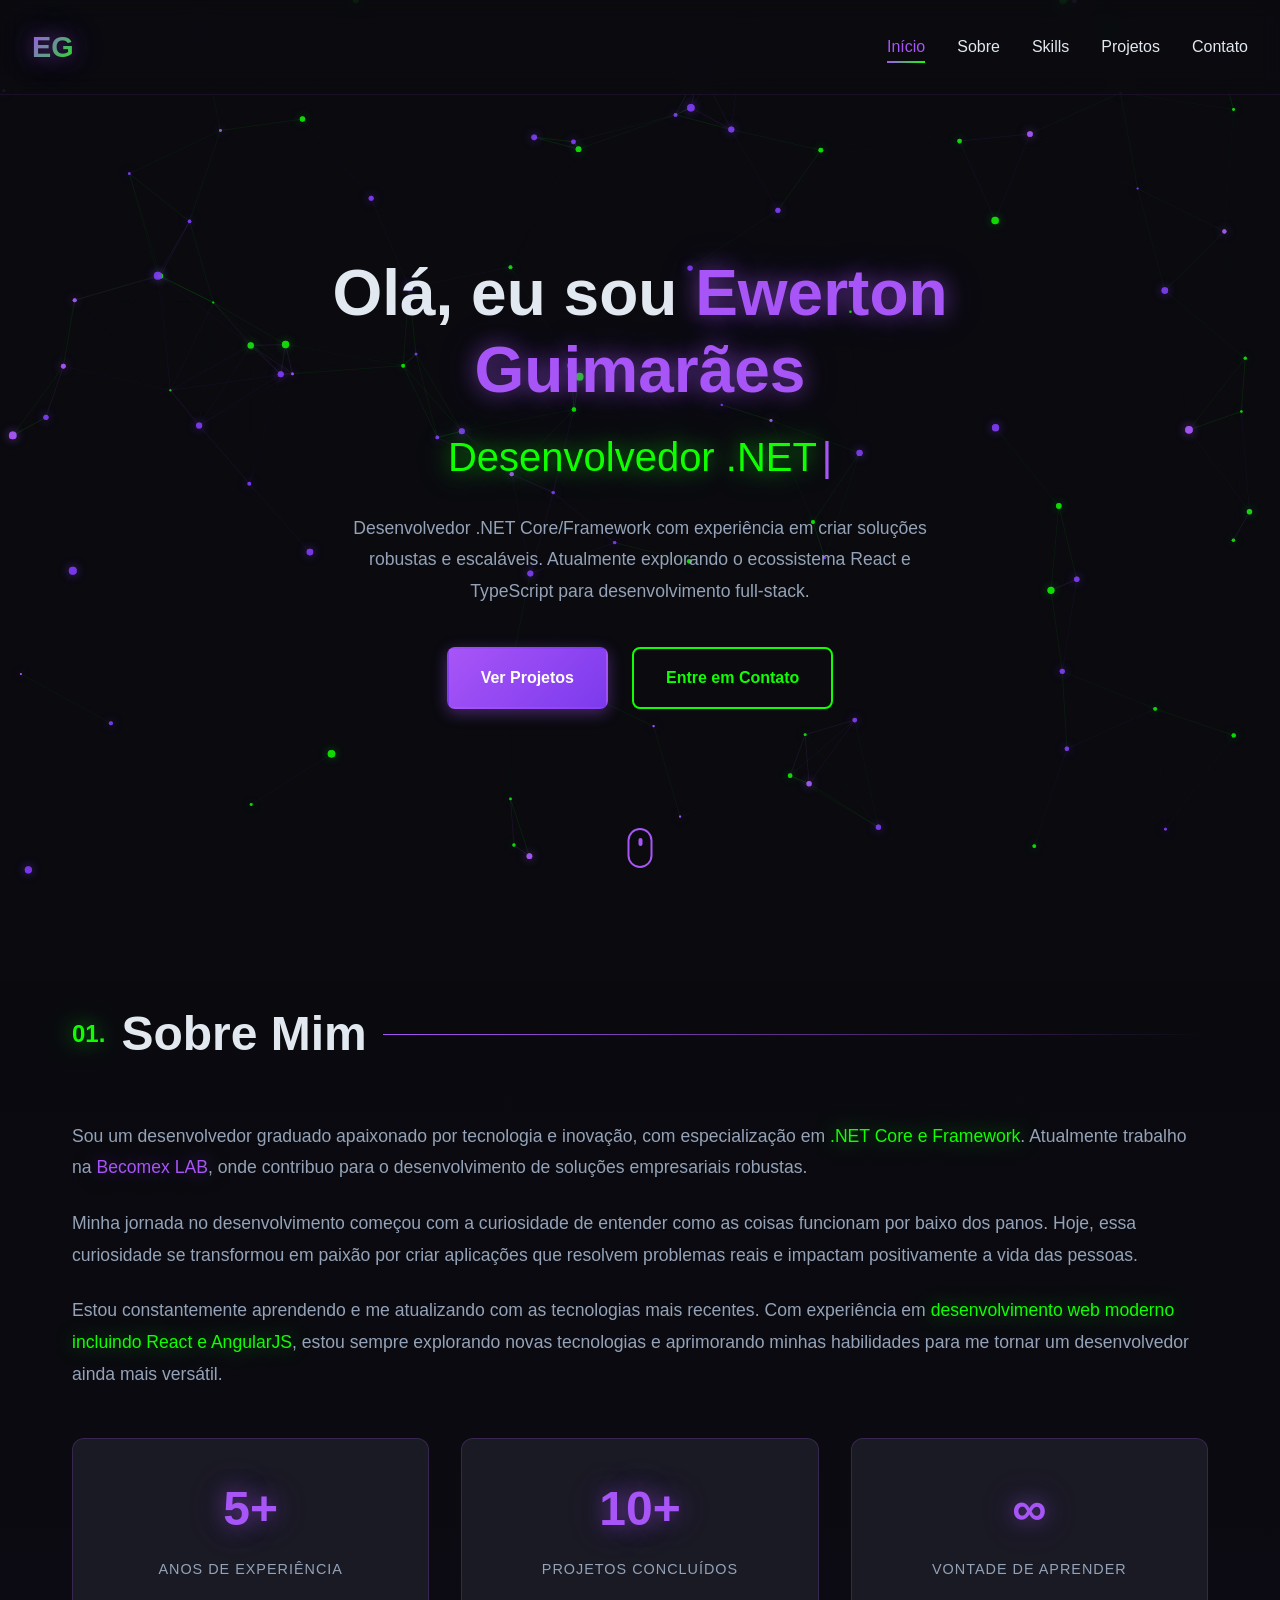
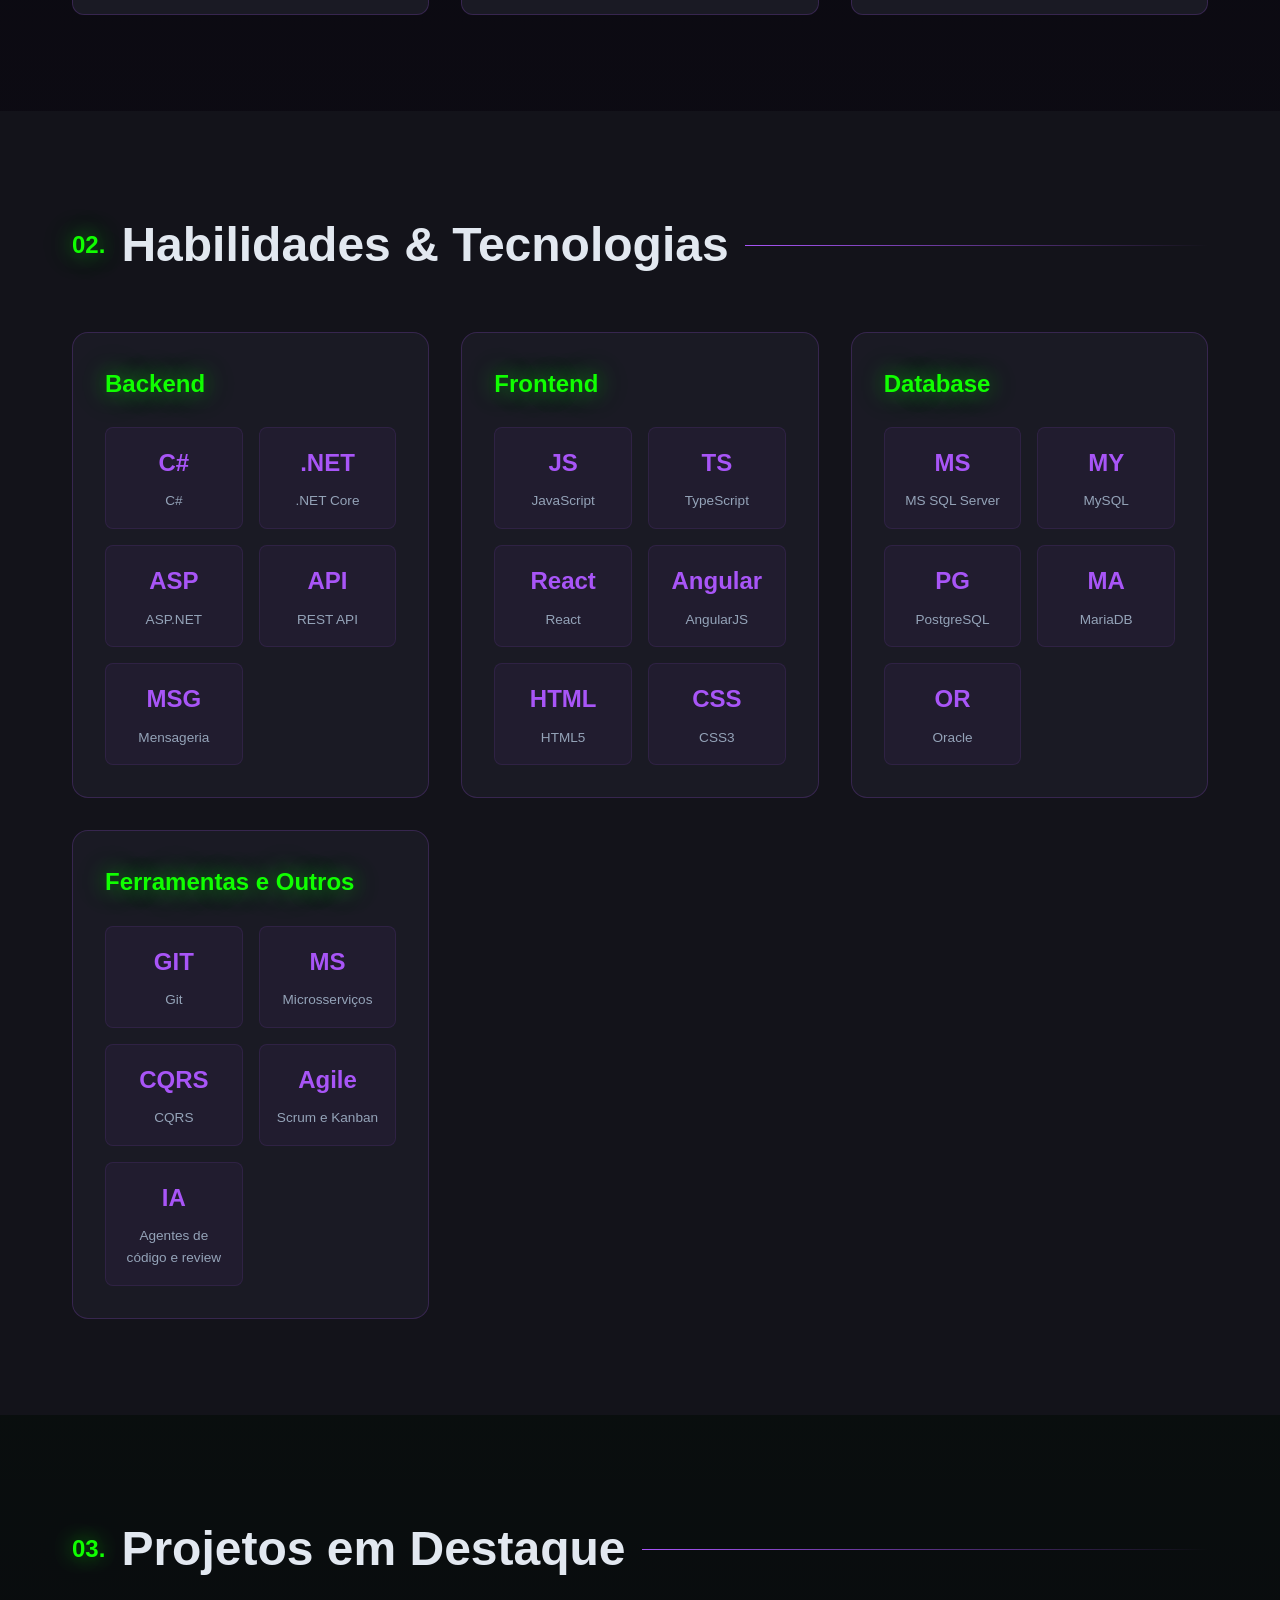
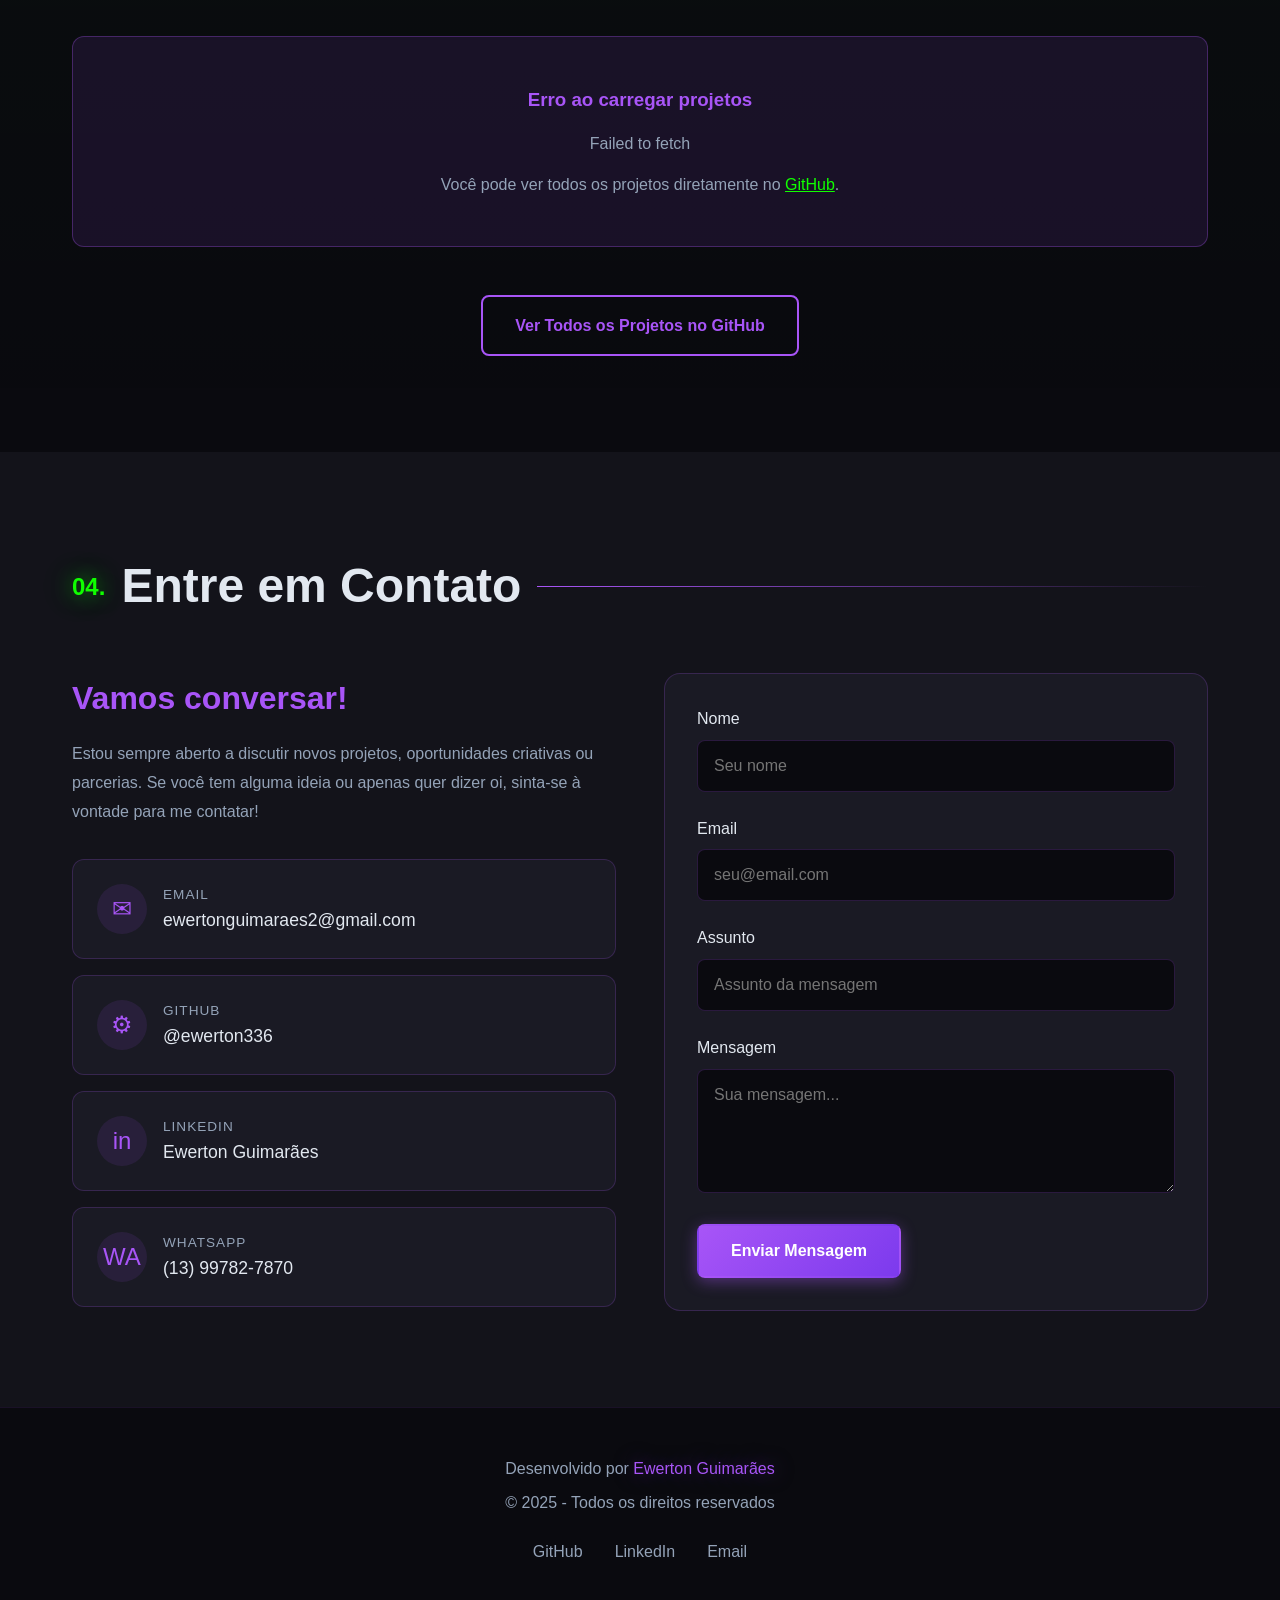
==== commit 8be2bab3: "Update: Atualizar ícone do WhatsApp e skills (adicionar Mensageria, Microsserviços, CQRS, Scrum/Kanb" ====
--- a/index.html
+++ b/index.html
@@ -141,6 +141,10 @@
                 <div class="skill-icon">API</div>
                 <span class="skill-name">REST API</span>
               </div>
+              <div class="skill-item">
+                <div class="skill-icon">MSG</div>
+                <span class="skill-name">Mensageria</span>
+              </div>
             </div>
           </div>
 
@@ -157,11 +161,11 @@
                 <span class="skill-name">TypeScript</span>
               </div>
               <div class="skill-item">
-                <div class="skill-icon">⚛</div>
+                <div class="skill-icon">React</div>
                 <span class="skill-name">React</span>
               </div>
               <div class="skill-item">
-                <div class="skill-icon">NG</div>
+                <div class="skill-icon">Angular</div>
                 <span class="skill-name">AngularJS</span>
               </div>
               <div class="skill-item">
@@ -171,10 +175,6 @@
               <div class="skill-item">
                 <div class="skill-icon">CSS</div>
                 <span class="skill-name">CSS3</span>
-              </div>
-              <div class="skill-item">
-                <div class="skill-icon">SASS</div>
-                <span class="skill-name">Sass</span>
               </div>
             </div>
           </div>
@@ -206,33 +206,29 @@
             </div>
           </div>
 
-          <!-- Tools & Others -->
+          <!-- Ferramentas e Outros -->
           <div class="skill-category fade-in">
-            <h3 class="category-title">Tools & Others</h3>
+            <h3 class="category-title">Ferramentas e Outros</h3>
             <div class="skill-items">
               <div class="skill-item">
                 <div class="skill-icon">GIT</div>
                 <span class="skill-name">Git</span>
               </div>
               <div class="skill-item">
-                <div class="skill-icon">PY</div>
-                <span class="skill-name">Python</span>
-              </div>
-              <div class="skill-item">
-                <div class="skill-icon">JAVA</div>
-                <span class="skill-name">Java</span>
-              </div>
-              <div class="skill-item">
-                <div class="skill-icon">POST</div>
-                <span class="skill-name">Postman</span>
-              </div>
-              <div class="skill-item">
-                <div class="skill-icon">BOOT</div>
-                <span class="skill-name">Bootstrap</span>
-              </div>
-              <div class="skill-item">
-                <div class="skill-icon">FLUT</div>
-                <span class="skill-name">Flutter</span>
+                <div class="skill-icon">MS</div>
+                <span class="skill-name">Microsserviços</span>
+              </div>
+              <div class="skill-item">
+                <div class="skill-icon">CQRS</div>
+                <span class="skill-name">CQRS</span>
+              </div>
+              <div class="skill-item">
+                <div class="skill-icon">Agile</div>
+                <span class="skill-name">Scrum e Kanban</span>
+              </div>
+              <div class="skill-item">
+                <div class="skill-icon">IA</div>
+                <span class="skill-name">Agentes de código e review</span>
               </div>
             </div>
           </div>
@@ -319,7 +315,7 @@
                 target="_blank"
                 class="contact-method fade-in"
               >
-                <div class="method-icon">💬</div>
+                <div class="method-icon">WA</div>
                 <div class="method-info">
                   <span class="method-label">WhatsApp</span>
                   <span class="method-value">(13) 99782-7870</span>
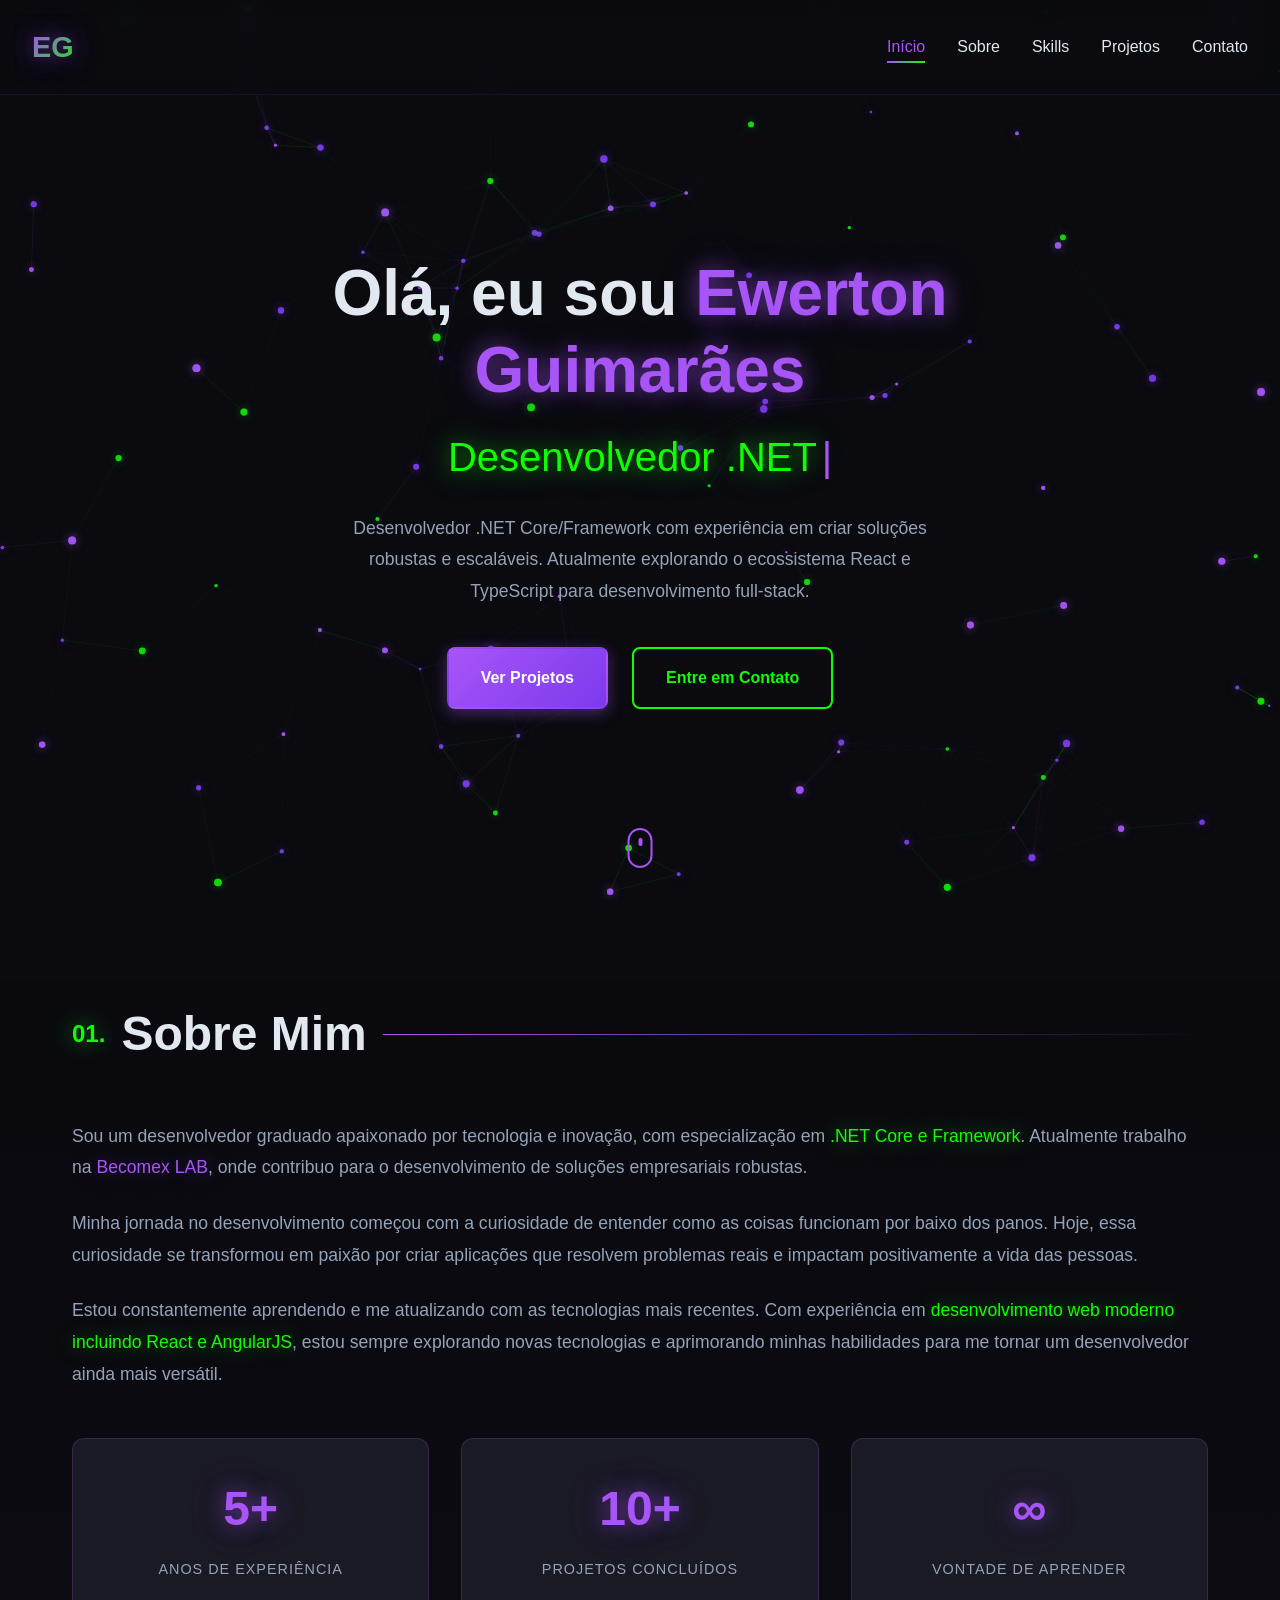
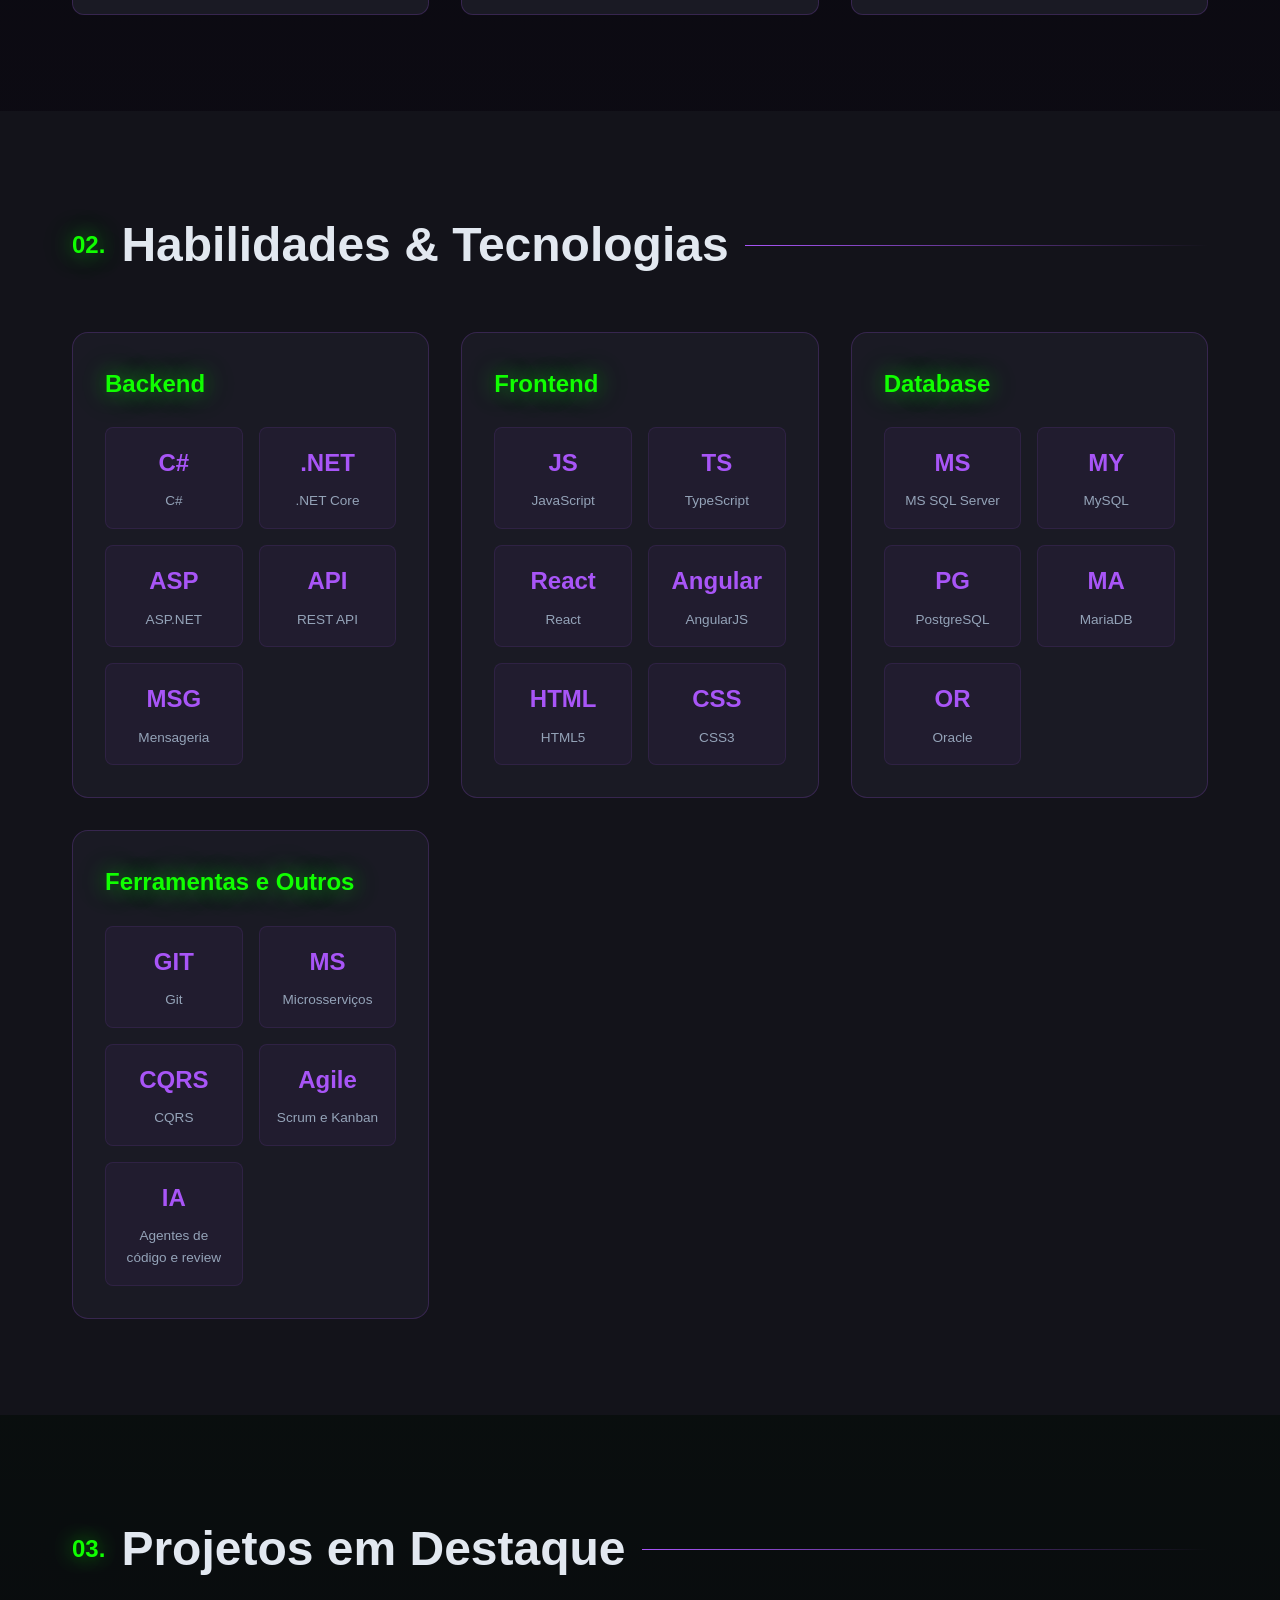
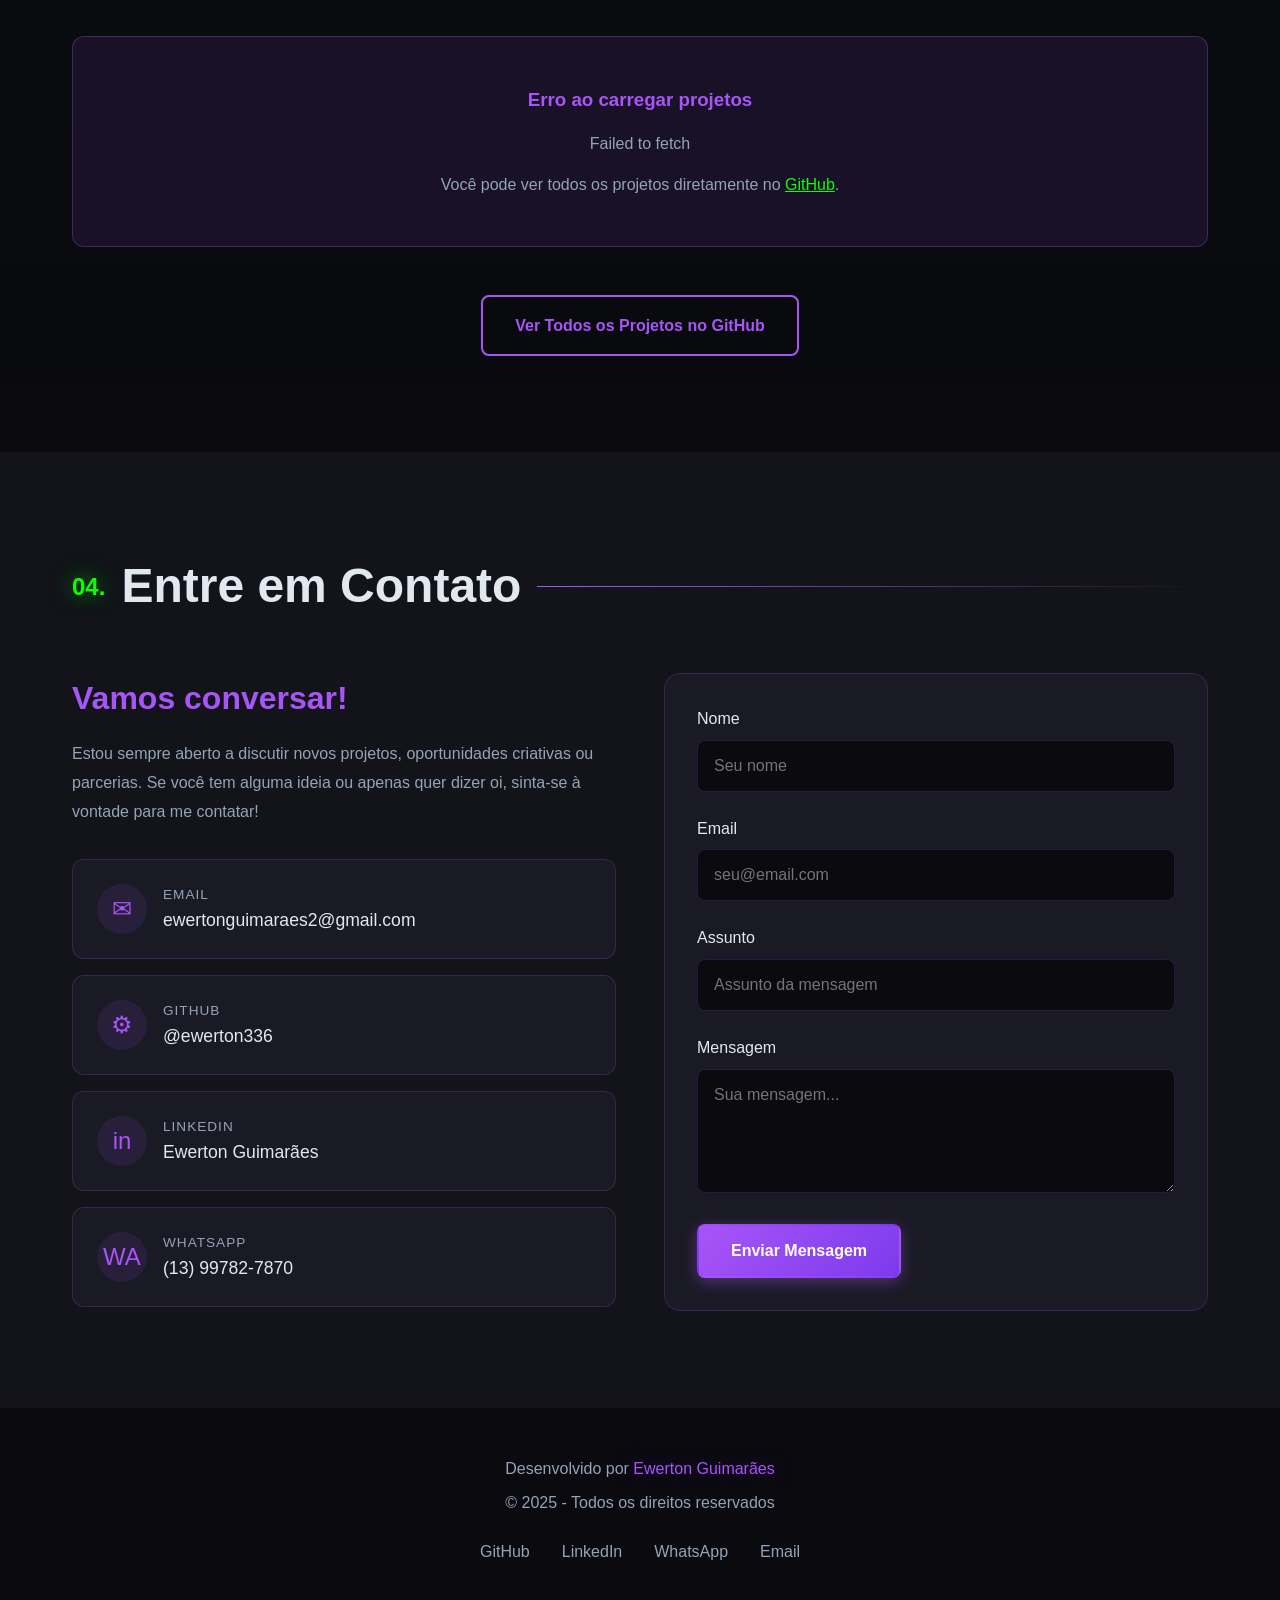
==== commit 461bcaca: "Add: Adicionar WhatsApp no rodapé" ====
--- a/index.html
+++ b/index.html
@@ -400,6 +400,13 @@
             >LinkedIn</a
           >
           <a
+            href="https://wa.me/5513997827870"
+            target="_blank"
+            class="social-link"
+            aria-label="WhatsApp"
+            >WhatsApp</a
+          >
+          <a
             href="mailto:ewertonguimaraes2@gmail.com"
             class="social-link"
             aria-label="Email"
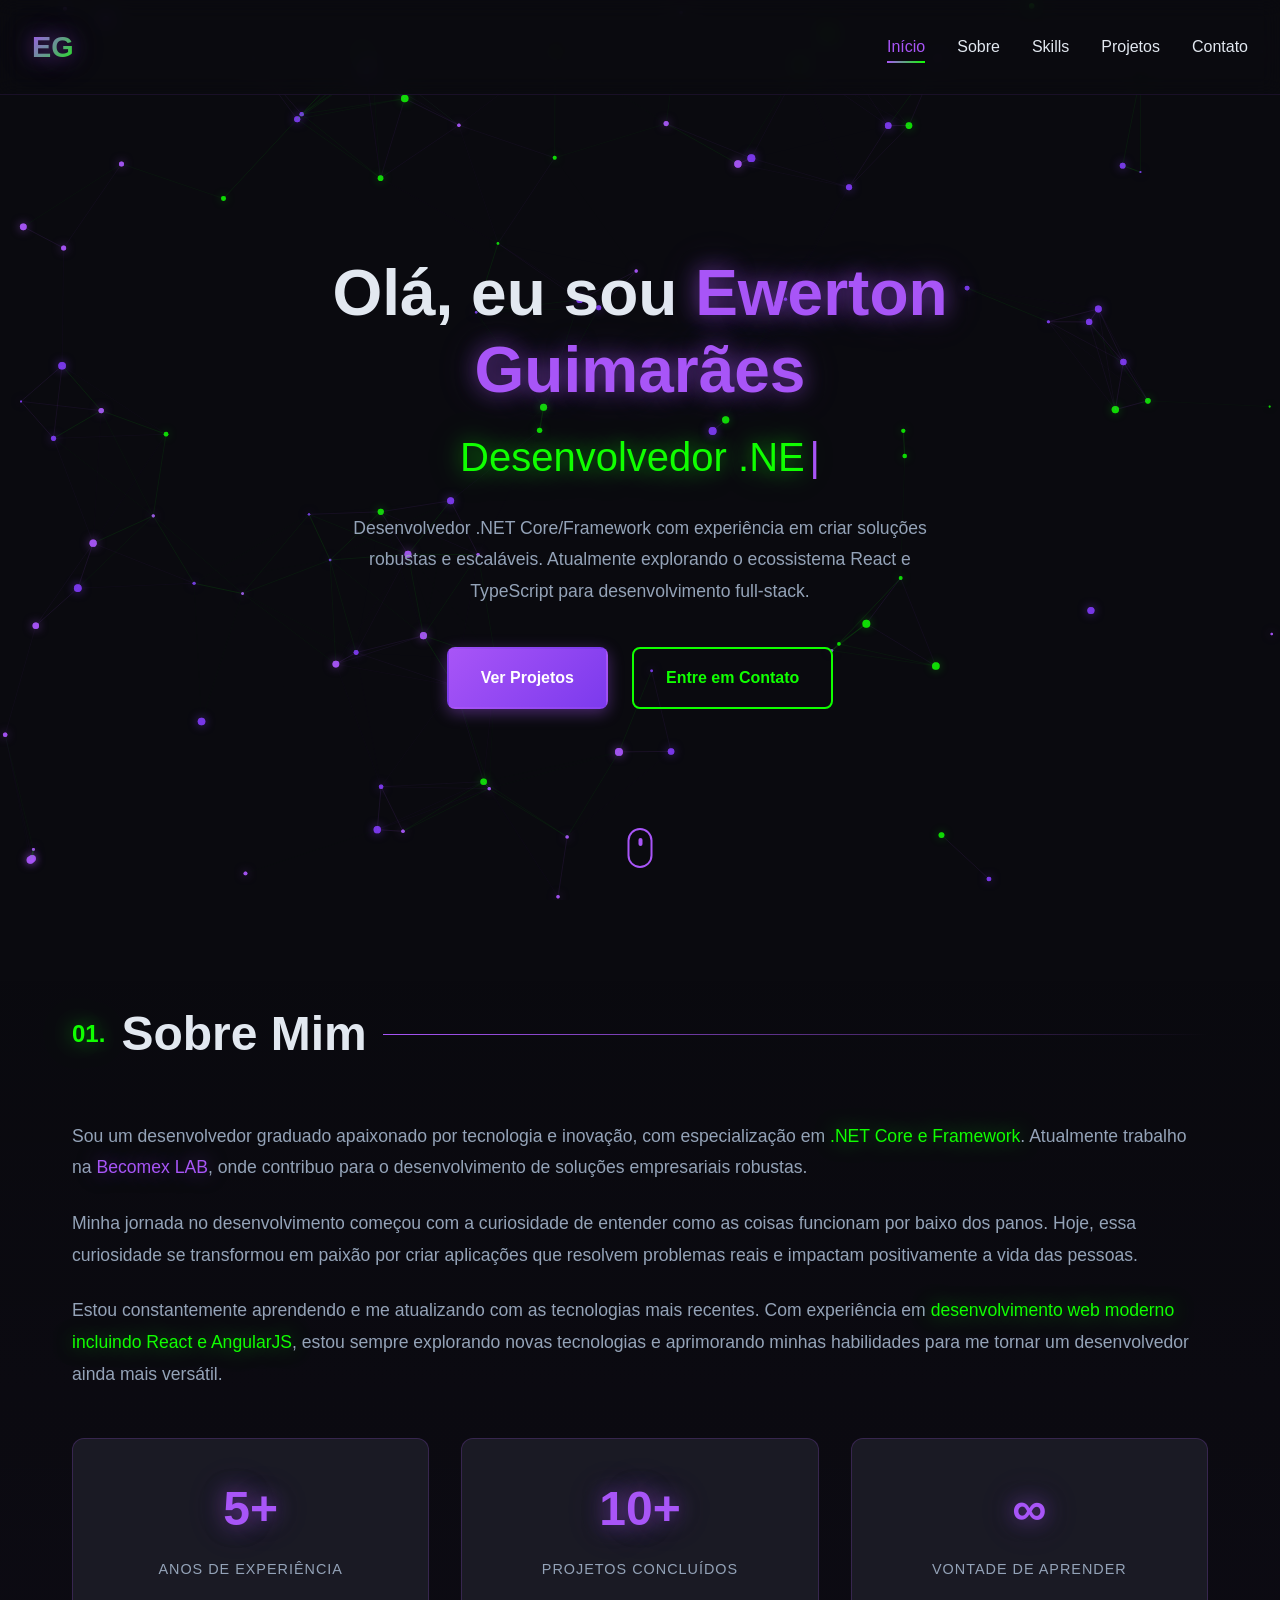
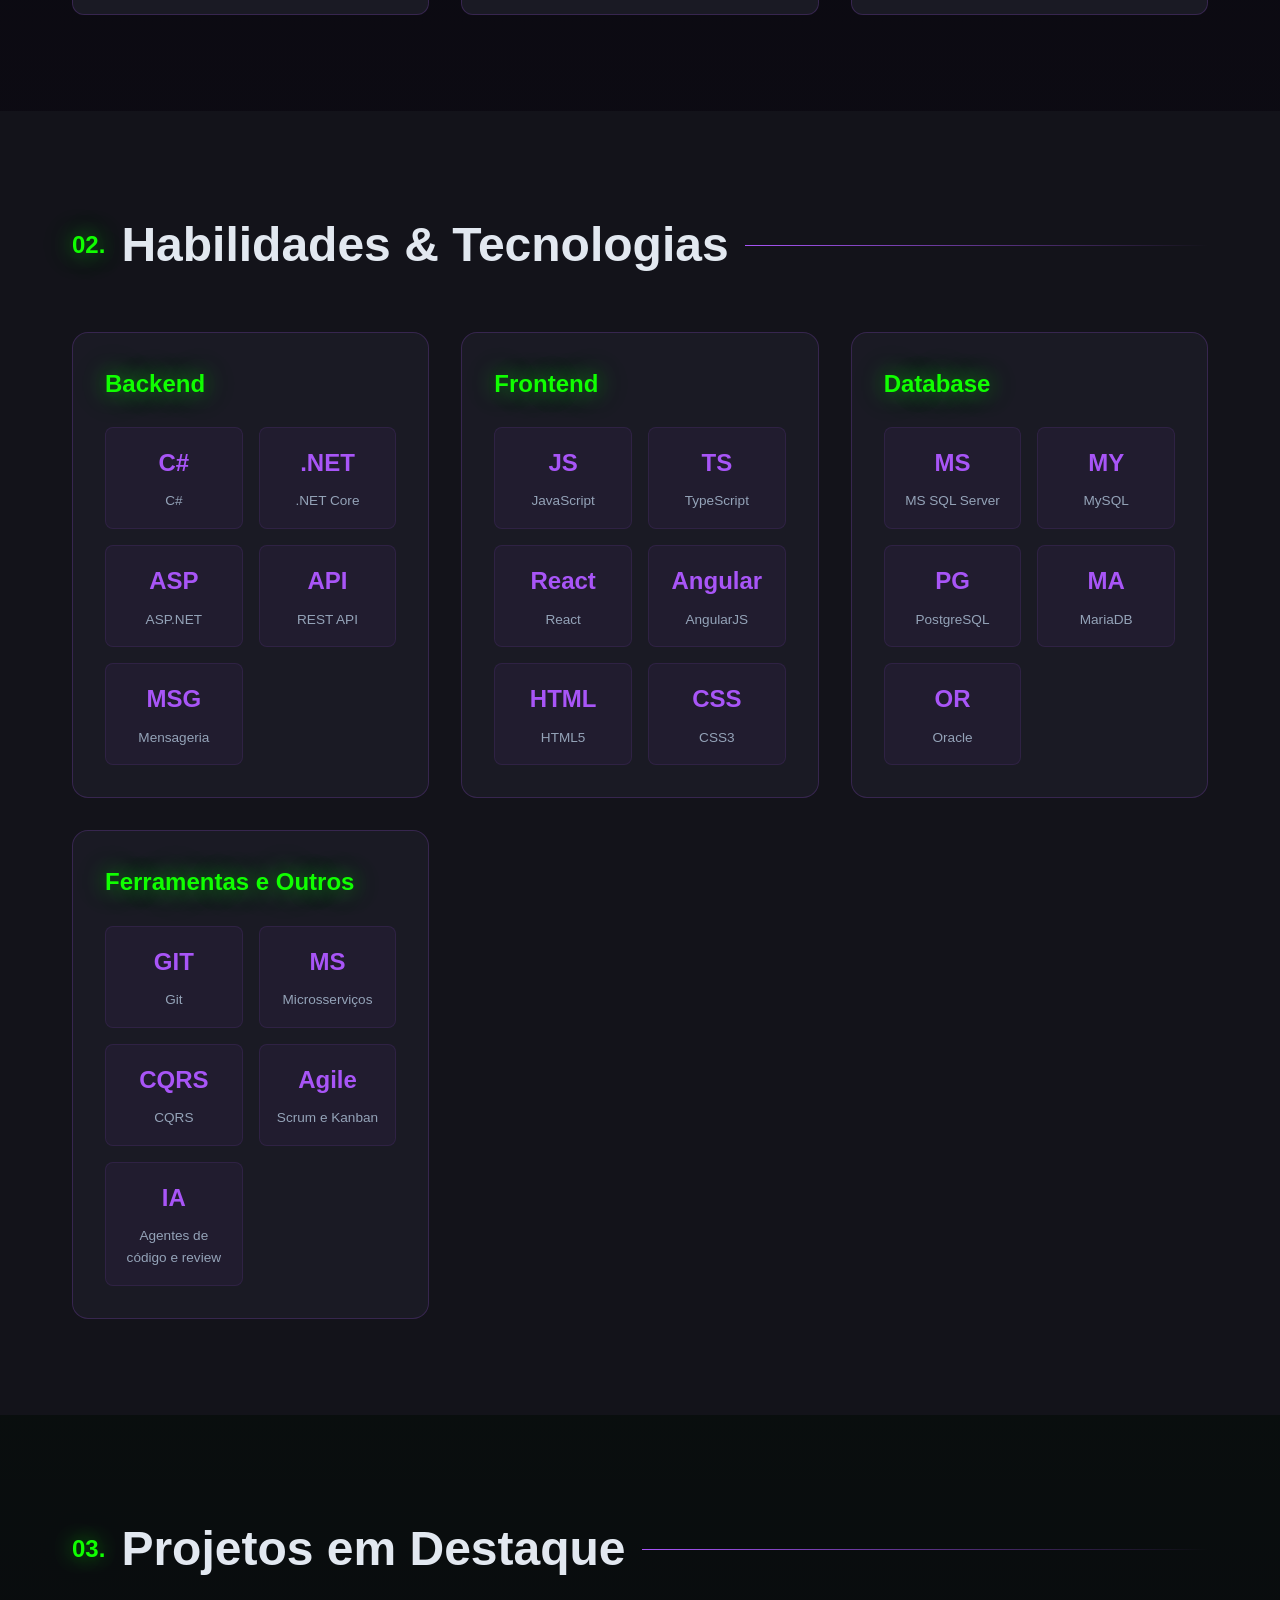
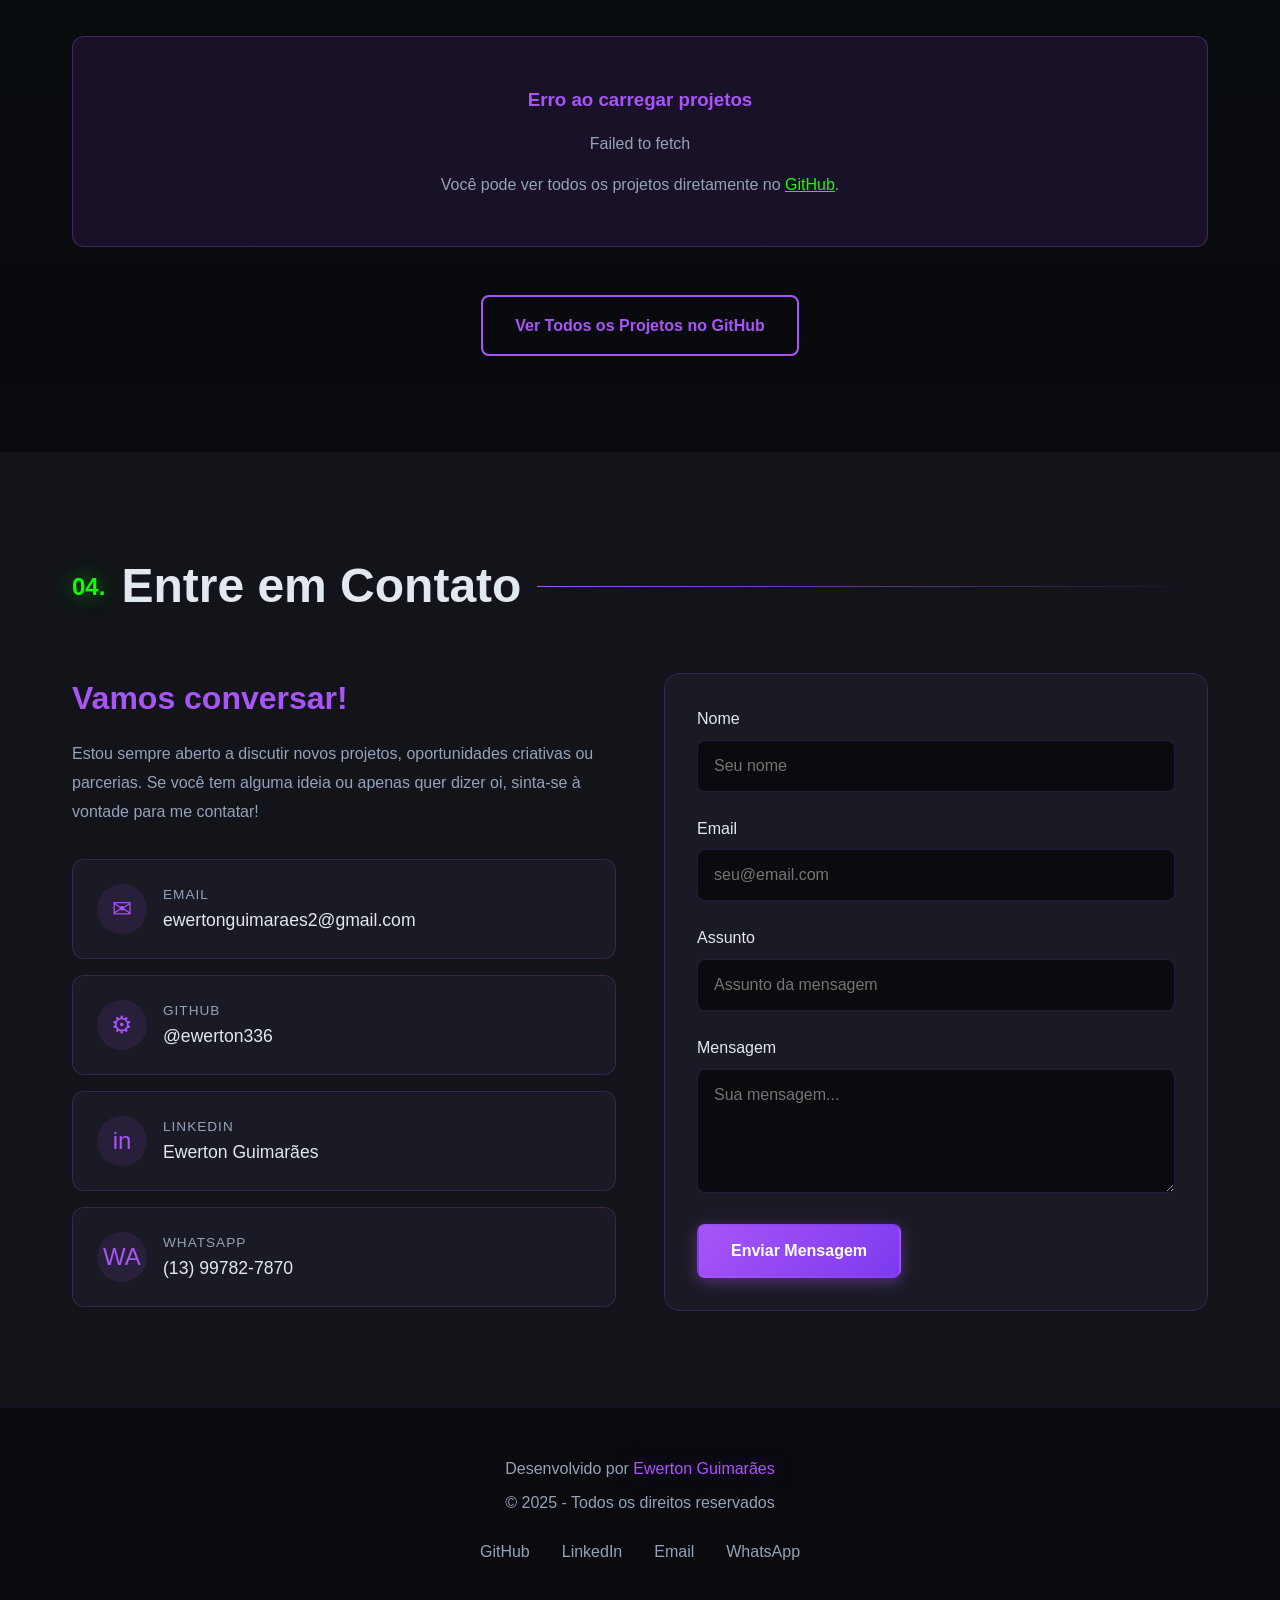
==== commit a06ab48b: "Add: Adicionar link de email no rodapé e ajustar formatação no README.md" ====
--- a/index.html
+++ b/index.html
@@ -400,18 +400,18 @@
             >LinkedIn</a
           >
           <a
+            href="mailto:ewertonguimaraes2@gmail.com"
+            class="social-link"
+            aria-label="Email"
+            >Email</a
+          >
+          <a
             href="https://wa.me/5513997827870"
             target="_blank"
             class="social-link"
             aria-label="WhatsApp"
             >WhatsApp</a
           >
-          <a
-            href="mailto:ewertonguimaraes2@gmail.com"
-            class="social-link"
-            aria-label="Email"
-            >Email</a
-          >
         </div>
       </div>
     </footer>
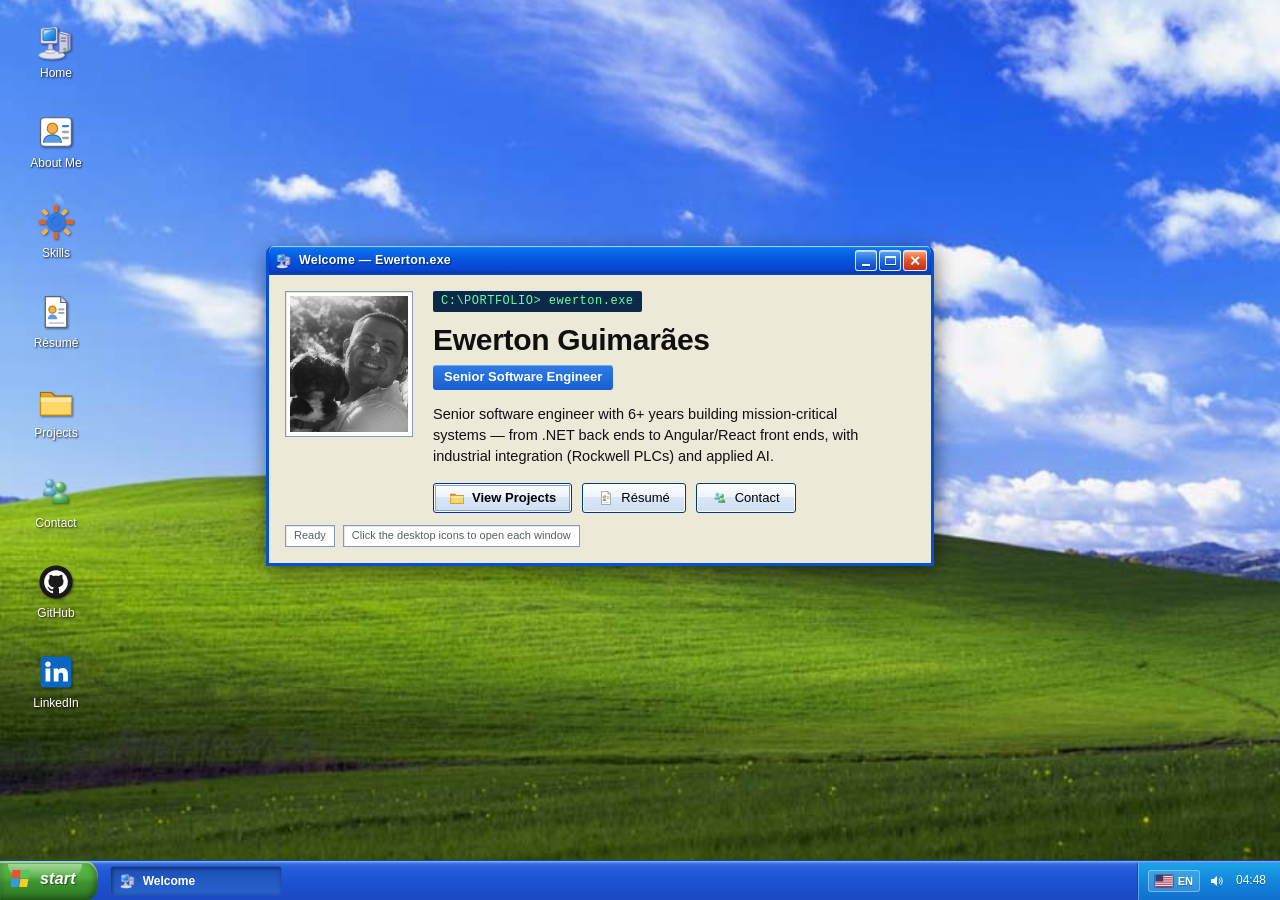
==== commit cd765070: "Refaz portfólio no estilo Windows XP (tema Luna) - Substitui o tema antigo por uma área de trabalho " ====
--- a/index.html
+++ b/index.html
@@ -1,424 +1,1064 @@
-<!DOCTYPE html>
+<!doctype html>
 <html lang="pt-BR">
-  <head>
-    <meta charset="UTF-8" />
-    <meta name="viewport" content="width=device-width, initial-scale=1.0" />
-    <meta
-      name="description"
-      content="Ewerton Guimarães - .NET Developer Portfolio | Modern portfolio showcasing .NET Core, React, and full-stack development projects"
-    />
-    <meta
-      name="keywords"
-      content="Ewerton Guimarães, .NET Developer, React, TypeScript, Full Stack Developer, Portfolio"
-    />
-    <meta name="author" content="Ewerton Guimarães" />
-    <title>Ewerton Guimarães | .NET Developer Portfolio</title>
-    <link rel="stylesheet" href="css/styles.css" />
-  </head>
-  <body>
-    <!-- Particle Background Canvas -->
-    <canvas id="particles-canvas"></canvas>
-
-    <!-- Navigation Bar -->
-    <nav class="navbar" id="navbar">
-      <div class="nav-container">
-        <a href="#home" class="nav-logo">
-          <span class="logo-text">EG</span>
-        </a>
-        <ul class="nav-menu">
-          <li><a href="#home" class="nav-link active">Início</a></li>
-          <li><a href="#about" class="nav-link">Sobre</a></li>
-          <li><a href="#skills" class="nav-link">Skills</a></li>
-          <li><a href="#projects" class="nav-link">Projetos</a></li>
-          <li><a href="#contact" class="nav-link">Contato</a></li>
-        </ul>
+<head>
+<meta charset="utf-8">
+<meta name="viewport" content="width=device-width, initial-scale=1, viewport-fit=cover">
+<title>Ewerton Guimarães — Senior Software Engineer</title>
+<meta name="description" content="Portfólio de Ewerton Guimarães, Senior Software Engineer (.NET, Angular, React, Automação Industrial e IA) — no estilo Windows XP.">
+<meta name="author" content="Ewerton Guimarães">
+<meta property="og:title" content="Ewerton Guimarães — Senior Software Engineer">
+<meta property="og:description" content="Portfólio no estilo Windows XP. .NET, Angular, React, PLCs Rockwell e IA aplicada.">
+<meta property="og:type" content="website">
+<link rel="icon" href="data:image/svg+xml,%3Csvg xmlns='http://www.w3.org/2000/svg' viewBox='0 0 22 20'%3E%3Cg transform='skewX(-9)'%3E%3Cpath d='M2 1h8v8H2z' fill='%23f24b3d'/%3E%3Cpath d='M11 1h8v8h-8z' fill='%2357c65a'/%3E%3Cpath d='M2 10h8v8H2z' fill='%232f9bf0'/%3E%3Cpath d='M11 10h8v8h-8z' fill='%23ffcc21'/%3E%3C/g%3E%3C/svg%3E">
+<style>
+  :root{
+    --face:#ece9d8; --field:#fff; --field-bd:#7f9db9; --fg:#101010; --muted:#55606e;
+    --link:#1a4bc4; --sel:#316ac5; --sel-soft:rgba(49,106,197,.30);
+    --frame:#0451d6; --frame-dk:#0033b0;
+    --title-1:#159bff; --title-2:#0a72f0; --title-3:#0656e0; --title-4:#0a3fc8;
+    --title-in-1:#a7c1ea; --title-in-2:#8ba8dd;
+    --tb-1:#3f8beb; --tb-2:#245edb; --tb-3:#1c52d0; --tb-4:#1b48c4; --tb-line:#63a4f6;
+    --tray-1:#1ba7e8; --tray-2:#1489dc; --tray-3:#106fce;
+    --start-1:#61be4f; --start-2:#4faa3c; --start-3:#3d9130; --start-4:#2f7d22;
+    --taskbar:40px;
+    --font:Tahoma,"Segoe UI","MS Sans Serif",Geneva,Verdana,sans-serif;
+    --mono:"Lucida Console",Consolas,"Courier New",monospace;
+  }
+  *{ box-sizing:border-box; }
+  html,body{ margin:0; padding:0; height:100%; overflow:hidden; }
+  html{ -webkit-text-size-adjust:100%; }
+  body{
+    font-family:var(--font); font-size:13px; line-height:1.45; color:var(--fg);
+    background:#5a833b url("assets/bliss.jpg") center center / cover no-repeat fixed;
+  }
+  a{ color:var(--link); }
+  h1,h2,h3,h4,p,ul{ margin:0; }
+  ul{ list-style:none; padding:0; }
+  button{ font-family:var(--font); font-size:13px; cursor:pointer; }
+  img{ max-width:100%; }
+
+  .sunken{ border:1px solid var(--field-bd); background:#fff; box-shadow: inset 1px 1px 1px rgba(0,0,0,.10); }
+  .raised{ border:1px solid #d7d3c4; background:linear-gradient(180deg,#ffffff,#f4f2ea); box-shadow:0 1px 2px rgba(0,0,0,.12); }
+
+  /* Área de trabalho */
+  .desktop{ position:fixed; inset:0; z-index:1; padding:16px 14px calc(var(--taskbar) + 14px); overflow:hidden; }
+  .desktop__icons{ display:flex; flex-direction:column; flex-wrap:wrap; align-content:flex-start; gap:6px 10px; height:100%; }
+  .desk-icon{
+    display:flex; flex-direction:column; align-items:center; gap:5px;
+    width:84px; min-height:84px; padding:6px 3px;
+    background:transparent; border:1px solid transparent; border-radius:2px;
+    color:#fff; text-decoration:none; text-align:center; font-size:12px; line-height:1.15;
+  }
+  .desk-icon__ico{ width:38px; height:38px; filter:drop-shadow(1px 1px 1px rgba(0,0,0,.45)); }
+  .desk-icon__label{ padding:1px 4px; border-radius:2px; text-shadow:1px 1px 2px rgba(0,0,0,.9); }
+  .desk-icon:hover{ background:rgba(120,170,255,.22); border-color:rgba(255,255,255,.35); }
+  .desk-icon:hover .desk-icon__label,
+  .desk-icon:focus-visible .desk-icon__label{ background:var(--sel); outline:1px dotted #cfe0ff; text-shadow:none; }
+  .desk-icon:focus-visible{ outline:none; background:rgba(120,170,255,.28); }
+
+  /* Janelas */
+  .win{
+    position:fixed; top:70px; left:80px;
+    width:min(var(--w, 600px), calc(100vw - 24px));
+    max-height:calc(100vh - var(--taskbar) - 20px);
+    background:var(--face); border:3px solid var(--frame); border-top:none;
+    border-radius:8px 8px 0 0; box-shadow: 2px 5px 20px rgba(0,0,0,.5);
+    display:none; flex-direction:column; overflow:hidden; z-index:20;
+  }
+  .win.is-open{ display:flex; animation:winpop .12s ease-out; }
+  @keyframes winpop{ from{ transform:scale(.96); opacity:.4; } to{ transform:scale(1); opacity:1; } }
+  .win.is-max{ left:8px !important; top:8px !important; right:8px !important; bottom:calc(var(--taskbar) + 12px) !important; width:auto !important; max-height:none !important; border-radius:6px 6px 0 0; }
+
+  .win__title{
+    flex:0 0 auto; display:flex; align-items:center; gap:7px; height:29px; padding:0 4px 0 7px;
+    background:linear-gradient(180deg, var(--title-1) 0%, var(--title-2) 9%, var(--title-3) 45%, var(--title-4) 92%, #0d63f2 100%);
+    color:#fff; font-weight:bold;
+    box-shadow: inset 0 1px 0 rgba(255,255,255,.55), inset 0 -2px 3px rgba(0,0,0,.28);
+    text-shadow:1px 1px 1px rgba(0,0,0,.5); user-select:none; touch-action:none;
+    border-radius:5px 5px 0 0;
+  }
+  .win:not(.is-active) .win__title{
+    background:linear-gradient(180deg, var(--title-in-1), var(--title-in-2) 55%, #7fa0d8 100%);
+    color:#eef3fc; text-shadow:none; box-shadow: inset 0 1px 0 rgba(255,255,255,.4);
+  }
+  .win__title-ico{ width:16px; height:16px; flex:0 0 16px; filter:drop-shadow(0 1px 0 rgba(0,0,0,.35)); }
+  .win__title-text{ flex:1; font-size:12.5px; letter-spacing:.2px; white-space:nowrap; overflow:hidden; text-overflow:ellipsis; }
+  .win__controls{ display:flex; gap:2px; align-items:center; }
+  .title-btn{
+    width:22px; height:21px; padding:0; display:flex; align-items:center; justify-content:center;
+    border:1px solid rgba(255,255,255,.85); border-radius:3px;
+    background:linear-gradient(180deg,#59a6f7 0%,#2168e0 52%,#0c48c6 100%);
+    box-shadow: inset 0 1px 0 rgba(255,255,255,.6); color:#fff; font-weight:bold; line-height:1;
+  }
+  .title-btn:hover{ filter:brightness(1.14); }
+  .title-btn:active{ filter:brightness(.88); box-shadow: inset 1px 1px 3px rgba(0,0,0,.45); }
+  .title-btn--close{ width:24px; background:linear-gradient(180deg,#f9ad7d 0%,#e5542b 46%,#c0301a 100%); font-size:14px; }
+  .glyph{ display:inline-block; }
+  .glyph--min{ width:8px; height:2px; background:#fff; margin-top:8px; box-shadow:0 1px 0 rgba(0,0,0,.35); }
+  .glyph--max{ width:11px; height:9px; border:1px solid #fff; border-top-width:2px; box-shadow:0 1px 0 rgba(0,0,0,.3); }
+
+  .win__menubar{ flex:0 0 auto; display:flex; gap:1px; padding:2px 5px; font-size:12px; background:linear-gradient(180deg,#f7f6ef,#ece9d8); border-bottom:1px solid #c8c4b4; }
+  .win__menubar span{ padding:2px 8px; border-radius:2px; }
+  .win__menubar span u{ text-decoration:underline; }
+  .win__menubar span:hover{ background:var(--sel); color:#fff; }
+
+  .win__body{ padding:16px; overflow:auto; min-height:0; flex:1 1 auto; background:var(--face); }
+  .win__status{ margin-top:12px; font-size:11px; color:var(--muted); display:flex; gap:8px; flex-wrap:wrap; }
+  .win__status .cell{ padding:2px 8px; }
+
+  /* Botões XP */
+  .btn{
+    display:inline-flex; align-items:center; justify-content:center; gap:7px; padding:6px 15px; min-height:26px;
+    background:linear-gradient(180deg,#fdfeff 0%,#eef4fc 46%,#dbe6f6 47%,#cddff4 100%);
+    color:#000; font-weight:normal; text-decoration:none;
+    border:1px solid #003c74; border-radius:3px; box-shadow: inset 0 0 0 1px rgba(255,255,255,.85);
+  }
+  .btn:hover{ border-color:#e08a1c; box-shadow: inset 0 0 0 1px rgba(255,255,255,.9), 0 0 4px rgba(255,170,0,.55); }
+  .btn:active{ background:linear-gradient(180deg,#cdd8ea,#dae5f4); box-shadow: inset 1px 1px 2px rgba(0,0,0,.28); transform:translateY(1px); }
+  .btn:focus-visible{ outline:1px dotted #000; outline-offset:-4px; }
+  .btn--default{ border-color:#0033a0; box-shadow: inset 0 0 0 1px #fff, inset 0 0 0 2px #7ea6e6; font-weight:bold; }
+  .btn__ico{ width:16px; height:16px; }
+  .btn-row{ display:flex; flex-wrap:wrap; gap:10px; margin-top:16px; }
+
+  /* Hero */
+  .hero{ display:flex; gap:20px; align-items:flex-start; }
+  .hero__photo{ flex:0 0 128px; width:128px; height:146px; background:#fff; padding:4px; display:flex; overflow:hidden; }
+  .hero__photo img{ width:100%; height:100%; object-fit:cover; display:block; }
+  .hero__main{ flex:1; min-width:0; }
+  .eyebrow{ font-family:var(--mono); font-size:12px; background:#0b2a4a; color:#63ffa0; display:inline-block; padding:2px 8px; border-radius:2px; margin-bottom:12px; letter-spacing:.5px; }
+  .hero__name{ font-size:30px; line-height:1.08; letter-spacing:-.3px; }
+  .hero__role{ display:inline-block; margin-top:8px; padding:3px 11px; border-radius:3px; background:linear-gradient(180deg,#2f7be8,#175fd0); color:#fff; font-weight:bold; font-size:13px; box-shadow: inset 0 1px 0 rgba(255,255,255,.35); }
+  .hero__tagline{ margin-top:14px; max-width:54ch; font-size:14.5px; }
+
+  /* Notepad */
+  .notepad{ background:#fff; padding:12px; min-height:120px; font-family:var(--mono); font-size:13px; line-height:1.65; color:#000; }
+  .notepad p + p{ margin-top:12px; }
+
+  /* Skills */
+  .skills-hint{ font-size:12.5px; color:var(--muted); margin-bottom:12px; }
+  .skill-cat{ font-size:12px; font-weight:bold; color:#1a3e7a; margin:14px 4px 6px; }
+  .skill-cat:first-child{ margin-top:2px; }
+  .skill-grid{ display:grid; grid-template-columns:repeat(auto-fill, minmax(104px, 1fr)); gap:9px; padding:12px; background:#fff; }
+  .tile{ display:flex; flex-direction:column; align-items:center; gap:8px; padding:11px 6px; text-align:center; background:linear-gradient(180deg,#fbfcff,#eef2f8); border:1px solid #dfe4ec; border-radius:4px; }
+  .tile:hover{ border-color:#8fb2e6; box-shadow:0 1px 4px rgba(49,106,197,.28); }
+  .tile__ico{ width:32px; height:32px; }
+  .tile__label{ font-size:12px; font-weight:bold; }
+
+  /* Currículo / Experiência */
+  .cv-section + .cv-section{ margin-top:18px; }
+  .cv-h{ display:flex; align-items:center; gap:8px; font-size:14px; font-weight:bold; color:#0a3d91; padding-bottom:5px; border-bottom:1px solid #c8c4b4; margin-bottom:10px; }
+  .cv-h svg{ width:18px; height:18px; }
+  .job{ background:#fff; border:1px solid #dbe1ea; border-radius:5px; padding:12px; }
+  .job + .job{ margin-top:10px; }
+  .job__head{ display:flex; align-items:baseline; justify-content:space-between; gap:10px; flex-wrap:wrap; }
+  .job__role{ font-size:13.5px; font-weight:bold; }
+  .job__date{ font-family:var(--mono); font-size:11px; color:var(--muted); white-space:nowrap; }
+  .job__co{ font-size:12.5px; color:#1a4bc4; margin-top:2px; }
+  .job__place{ font-size:11px; color:var(--muted); }
+  .job__list{ margin-top:9px; padding-left:2px; display:grid; gap:5px; }
+  .job__list li{ position:relative; padding-left:16px; font-size:12.5px; }
+  .job__list li::before{ content:""; position:absolute; left:2px; top:6px; width:6px; height:6px; background:#4f9a37; border:1px solid #2f6c1c; border-radius:1px; }
+  .edu-grid{ display:grid; gap:9px; }
+  .edu{ display:flex; gap:11px; align-items:flex-start; background:#fff; border:1px solid #dbe1ea; border-radius:5px; padding:10px 12px; }
+  .edu svg{ width:26px; height:26px; flex:0 0 26px; margin-top:1px; }
+  .edu__t{ font-size:13px; font-weight:bold; }
+  .edu__s{ font-size:12px; color:var(--muted); }
+  .cert-list{ display:grid; gap:7px; }
+  .cert{ display:flex; gap:10px; align-items:center; background:#fff; border:1px solid #dbe1ea; border-radius:5px; padding:8px 11px; font-size:12.5px; }
+  .cert svg{ width:22px; height:22px; flex:0 0 22px; }
+
+  /* Explorer / Projetos */
+  .explorer-bar{ display:flex; align-items:center; gap:8px; padding:0 0 10px; margin-bottom:12px; border-bottom:1px solid #c8c4b4; }
+  .explorer-bar__addr{ flex:1; min-width:0; }
+  .addr-label{ font-size:11px; color:var(--muted); margin-right:6px; }
+  .addr-field{ display:flex; align-items:center; gap:7px; background:#fff; padding:5px 8px; font-size:12px; }
+  .addr-field svg{ width:16px; height:16px; flex:0 0 16px; }
+  .proj-hint{ font-size:12.5px; color:#5a4d1a; margin-bottom:14px; padding:9px 12px; background:#fdf7d0; border:1px solid #e6d98a; border-radius:3px; }
+  .proj-grid{ display:grid; grid-template-columns:repeat(auto-fill, minmax(232px, 1fr)); gap:14px; }
+  .proj{ padding:12px; border-radius:5px; display:flex; flex-direction:column; }
+  .proj__head{ display:flex; align-items:center; gap:10px; }
+  .proj__ico{ width:34px; height:34px; flex:0 0 34px; }
+  .proj__title{ font-size:14px; font-weight:bold; }
+  .proj__sub{ font-size:11px; color:var(--muted); font-family:var(--mono); word-break:break-all; }
+  .proj__desc{ margin-top:10px; padding:9px; background:#fff; font-size:12.5px; min-height:62px; flex:1; }
+  .tags{ display:flex; flex-wrap:wrap; gap:6px; margin-top:10px; }
+  .tag{ font-family:var(--mono); font-size:11px; padding:2px 8px; border-radius:9px; background:#e7eefb; border:1px solid #b9cdec; color:#204a91; }
+  .proj .btn-row{ margin-top:12px; }
+  .proj .btn{ padding:5px 12px; min-height:24px; font-size:12px; }
+
+  /* Contato */
+  .contact-list{ display:grid; grid-template-columns:repeat(auto-fit, minmax(244px, 1fr)); gap:12px; }
+  .contact-link{ display:flex; align-items:center; gap:12px; padding:12px; background:linear-gradient(180deg,#fbfcff,#eef2f8); text-decoration:none; color:#000; border:1px solid #cfd8e6; border-radius:5px; box-shadow: inset 0 1px 0 #fff; }
+  .contact-link:hover{ border-color:#e08a1c; box-shadow:0 0 5px rgba(255,170,0,.5); }
+  .contact-link:active{ transform:translateY(1px); }
+  .contact-link:focus-visible{ outline:1px dotted #000; outline-offset:-6px; }
+  .contact-link__ico{ width:36px; height:36px; flex:0 0 36px; }
+  .contact-link__label{ font-weight:bold; font-size:14px; }
+  .contact-link__value{ font-family:var(--mono); font-size:12px; color:var(--muted); overflow-wrap:anywhere; }
+  .contact-link--wide{ grid-column:1 / -1; }
+  .contact-note{ margin-top:16px; font-size:12px; color:var(--muted); }
+
+  /* ===== Janela de Contato: MSN Messenger fiel ===== */
+  #win-contato .win__body{ padding:0; background:#fff; }
+  .msn{ display:flex; flex-direction:column; background:#fff; }
+  .msn__menu{ display:flex; gap:1px; padding:3px 7px; font-size:12px; background:linear-gradient(#ffffff,#eef4fc); border-bottom:1px solid #cddaee; }
+  .msn__menu span{ padding:2px 8px; border-radius:2px; color:#0a2a5e; }
+  .msn__menu span u{ text-decoration:underline; }
+  .msn__menu span:hover{ background:var(--sel); color:#fff; }
+  .msn__brand{ display:flex; align-items:center; gap:6px; padding:6px 12px; background:linear-gradient(#f6faff,#e2ecfa); }
+  .msn__brand svg{ width:19px; height:19px; }
+  .wm{ font:italic 700 16px var(--font); color:#1560bd; letter-spacing:-.5px; }
+  .wm-sub{ color:#5a6675; font-size:14px; }
+  .msn__me{ display:flex; align-items:center; gap:11px; padding:9px 12px; background:linear-gradient(#dcebfb,#c1dcf5); border-top:1px solid rgba(255,255,255,.7); }
+  .msn__ava{ width:54px; height:54px; flex:0 0 54px; padding:3px; background:linear-gradient(#fff,#e8eef7); border:1px solid #8fb0d8; border-radius:3px; box-shadow:0 1px 2px rgba(0,0,0,.28); }
+  .msn__ava img{ width:100%; height:100%; object-fit:cover; display:block; }
+  .msn__id{ min-width:0; flex:1; }
+  .msn__name{ font-size:15px; font-weight:bold; color:#12335f; display:flex; align-items:center; gap:6px; flex-wrap:wrap; }
+  .msn__name .st{ font-size:12px; font-weight:normal; color:#2f9e2f; }
+  .msn__name .tri{ width:0; height:0; border-left:5px solid #365f96; border-top:4px solid transparent; border-bottom:4px solid transparent; }
+  .msn__psm{ font-size:12px; color:#6b7789; font-style:italic; margin-top:4px; white-space:nowrap; overflow:hidden; text-overflow:ellipsis; }
+  .msn__panel{ background:#fff; border-top:2px solid #a9c6e8; padding:7px; display:flex; flex-direction:column; gap:2px; }
+  .msn__note{ display:flex; gap:7px; padding:6px 8px; font-size:11.5px; color:#3a3626; background:#fbf6cf; border:1px solid #e3d78a; border-radius:2px; }
+  .msn__note svg{ width:14px; height:14px; flex:0 0 14px; margin-top:1px; }
+  .msn__add{ display:flex; align-items:center; gap:8px; padding:7px 6px; font-size:12.5px; font-weight:bold; color:#12335f; }
+  .msn__add svg{ width:18px; height:18px; flex:0 0 18px; }
+  .msn__group{ display:flex; align-items:center; gap:6px; font-size:12px; font-weight:bold; color:#123a7a; padding:6px 6px 3px; border-top:1px solid #e2e8f2; }
+  .msn__tri{ width:0; height:0; border-left:6px solid #4a78c0; border-top:4px solid transparent; border-bottom:4px solid transparent; }
+  .msn__buddy{ display:flex; align-items:center; gap:9px; padding:6px 8px; border-radius:3px; text-decoration:none; color:#101010; overflow:hidden; }
+  .msn__buddy svg{ width:19px; height:19px; flex:0 0 19px; }
+  .msn__buddy .bn{ font-size:13px; white-space:nowrap; }
+  .msn__buddy .bs{ color:#8a94a4; font-size:11.5px; white-space:nowrap; overflow:hidden; text-overflow:ellipsis; }
+  .msn__buddy:hover{ background:linear-gradient(#eef6ff,#d2e6ff); outline:1px solid #a9cbef; }
+  .msn__foot{ position:relative; margin-top:6px; padding:11px 12px 10px; background:linear-gradient(#e7f0fc,#cbdcf3); border-top:1px solid #a9c6e8; display:flex; align-items:center; gap:6px; }
+  .msn__foot .wm{ font-size:17px; }
+  .msn__foot .wm-sub{ color:#333; font-weight:bold; }
+  .msn__foot .net{ color:#8a94a4; font-size:12px; align-self:flex-end; margin-bottom:2px; }
+  .msn__foot::after{ content:""; position:absolute; left:0; right:0; bottom:0; height:3px; background:linear-gradient(90deg,#f5c518 0 33.3%,#4aa64a 33.3% 66.6%,#d0402f 66.6% 100%); }
+
+  /* Sobre o Windows / Ativação */
+  .about-win{ display:flex; flex-direction:column; gap:14px; }
+  .about-hd{ display:flex; align-items:center; gap:14px; padding-bottom:14px; border-bottom:1px solid #c8c4b4; }
+  .about-logo{ display:flex; align-items:center; gap:9px; }
+  .about-logo .flag{ width:40px; height:36px; }
+  .about-logo b{ font-size:26px; font-weight:normal; letter-spacing:-.5px; color:#1a4bc4; }
+  .about-logo b i{ font-style:normal; font-weight:bold; }
+  .about-logo sup{ font-size:11px; color:#d98e21; font-weight:bold; }
+  .about-grid{ display:grid; gap:5px; font-size:12.5px; }
+  .about-grid .k{ color:var(--muted); }
+  .about-key{ margin-top:4px; padding:11px 12px; background:#fffbe6; border:1px solid #e6d98a; border-radius:4px; }
+  .about-key .lbl{ font-size:11px; color:#5a4d1a; }
+  .about-key .val{ font-family:var(--mono); font-size:15px; font-weight:bold; letter-spacing:1.5px; color:#1a3e7a; margin-top:3px; word-break:break-all; }
+  .about-copy{ font-size:11px; color:var(--muted); }
+
+  /* Barra de tarefas */
+  .taskbar{
+    position:fixed; left:0; right:0; bottom:0; z-index:900; display:flex; align-items:stretch; gap:6px;
+    background:linear-gradient(180deg, var(--tb-1) 0%, var(--tb-2) 9%, var(--tb-3) 55%, var(--tb-4) 100%);
+    box-shadow: inset 0 1px 0 var(--tb-line), inset 0 4px 7px rgba(255,255,255,.12);
+    border-top:1px solid #17439f; height:calc(var(--taskbar) + env(safe-area-inset-bottom)); padding-bottom:env(safe-area-inset-bottom);
+  }
+  .taskbar::before{ content:""; position:absolute; left:0; right:0; top:0; height:2px; background:linear-gradient(180deg,#88bafa,#3f83ec); }
+  .start-btn{
+    position:relative; display:flex; align-items:center; gap:7px; flex:0 0 auto; height:100%; margin-right:6px; padding:0 22px 3px 11px;
+    font-style:italic; font-weight:bold; font-size:16px; color:#fff; text-shadow:1px 1px 1px rgba(0,0,0,.45); letter-spacing:.2px;
+    border:none; border-radius:0 12px 12px 0 / 0 17px 16px 0;
+    background:linear-gradient(180deg, var(--start-1) 0%, var(--start-2) 42%, var(--start-3) 56%, var(--start-4) 100%);
+    box-shadow: inset 0 2px 1px rgba(255,255,255,.5), inset -3px 0 7px rgba(0,0,0,.28), inset 0 -4px 7px rgba(0,0,0,.22);
+  }
+  .start-btn::after{ content:""; position:absolute; left:8px; right:16px; top:3px; height:38%; border-radius:0 0 40px 40px; background:linear-gradient(180deg,rgba(255,255,255,.45),rgba(255,255,255,0)); }
+  .start-btn.is-pressed{ background:linear-gradient(180deg,#2f7d22,#276c1c); box-shadow: inset 2px 2px 5px rgba(0,0,0,.45); }
+  .flag{ position:relative; z-index:1; width:22px; height:20px; }
+  .taskbar__apps{ display:flex; align-items:center; gap:5px; flex:1; overflow-x:auto; min-width:0; padding:4px 0; }
+  .taskbar-btn{
+    display:flex; align-items:center; gap:7px; flex:0 1 172px; min-width:44px; max-width:192px; height:calc(var(--taskbar) - 10px); padding:0 9px; font-size:12px; text-align:left; color:#fff;
+    background:linear-gradient(180deg,#5a9bf2 0%,#3474e6 50%,#2a67dc 100%); border:1px solid #2452b3; border-radius:3px; box-shadow: inset 0 1px 0 rgba(255,255,255,.4); white-space:nowrap; overflow:hidden;
+  }
+  .taskbar-btn:hover{ filter:brightness(1.08); }
+  .taskbar-btn span:last-child{ overflow:hidden; text-overflow:ellipsis; }
+  .taskbar-btn.is-pressed{ background:linear-gradient(180deg,#1c4fb6 0%,#2a63cf 100%); box-shadow: inset 1px 1px 4px rgba(0,0,0,.5); font-weight:bold; }
+  .taskbar-btn__ico{ width:16px; height:16px; flex:0 0 16px; }
+  .tray{ flex:0 0 auto; margin-left:auto; display:flex; align-items:center; gap:8px; padding:0 10px; font-size:12px; color:#fff; background:linear-gradient(180deg, var(--tray-1) 0%, var(--tray-2) 48%, var(--tray-3) 100%); border-left:1px solid #0c4ea5; box-shadow: inset 1px 0 0 rgba(255,255,255,.3), inset 0 1px 0 rgba(255,255,255,.35); }
+  .tray__ico{ width:16px; height:16px; opacity:.95; }
+  #clock{ font-variant-numeric:tabular-nums; text-shadow:0 1px 1px rgba(0,0,0,.3); min-width:38px; text-align:center; }
+
+  /* Seletor de idioma (bandeja) */
+  .lang{ position:relative; }
+  .lang__btn{ display:flex; align-items:center; gap:5px; height:22px; padding:0 6px; color:#fff; font-size:11px; font-weight:bold; background:rgba(255,255,255,.14); border:1px solid rgba(255,255,255,.35); border-radius:3px; text-shadow:0 1px 1px rgba(0,0,0,.35); }
+  .lang__btn:hover{ background:rgba(255,255,255,.26); }
+  .lang__flag{ width:18px; height:12px; border-radius:1px; box-shadow:0 0 0 1px rgba(0,0,0,.25); }
+  .lang__menu{ position:absolute; right:0; bottom:30px; display:none; flex-direction:column; min-width:150px; background:#fff; border:1px solid #0831c8; border-radius:5px 5px 3px 3px; box-shadow:0 3px 16px rgba(0,0,0,.45); overflow:hidden; padding:3px; }
+  .lang.is-open .lang__menu{ display:flex; }
+  .lang__item{ display:flex; align-items:center; gap:9px; padding:7px 9px; font-size:12.5px; color:#0a0a0a; background:transparent; border:0; border-radius:3px; text-align:left; }
+  .lang__item .lang__flag{ width:20px; height:14px; }
+  .lang__item:hover,.lang__item.is-cur{ background:linear-gradient(180deg,#3d8bef,#1f66e0); color:#fff; }
+
+  /* Menu Iniciar */
+  .start-menu{
+    position:fixed; left:2px; bottom:calc(var(--taskbar) + 0px); z-index:950; width:384px; max-width:calc(100vw - 6px);
+    display:none; flex-direction:column; border:1px solid #0831c8; border-top:none; border-radius:0 9px 0 0; box-shadow:3px 2px 22px rgba(0,0,0,.5); overflow:hidden; background:#fff;
+  }
+  .start-menu.is-open{ display:flex; }
+  .start-menu__header{ display:flex; align-items:center; gap:11px; padding:9px 14px; background:linear-gradient(180deg,#2f8beb 0%,#1a63dd 46%,#154fce 54%,#3b8ff0 100%); color:#fff; box-shadow: inset 0 -2px 0 rgba(255,255,255,.25); border-bottom:2px solid #f7a331; }
+  .start-menu__avatar{ width:40px; height:40px; flex:0 0 40px; border-radius:5px; background:linear-gradient(180deg,#ffd479,#e88f2a); padding:2px; box-shadow:0 1px 3px rgba(0,0,0,.4); overflow:hidden; }
+  .start-menu__avatar img{ width:100%; height:100%; border-radius:4px; object-fit:cover; display:block; }
+  .start-menu__user{ font-size:16px; font-weight:bold; text-shadow:1px 1px 1px rgba(0,0,0,.45); }
+  .start-menu__body{ display:flex; }
+  .start-col{ display:flex; flex-direction:column; padding:5px; gap:1px; }
+  .start-col--left{ flex:1 1 54%; background:#fff; }
+  .start-col--right{ flex:1 1 46%; background:#d3e5fa; border-left:1px solid #aac4e8; box-shadow: inset 1px 0 0 #fff; }
+  .start-col__cap{ font-size:11px; color:#33507e; font-weight:bold; padding:6px 8px 3px; }
+  .start-item{ display:flex; align-items:center; gap:11px; width:100%; padding:7px 8px; text-align:left; font-size:12.5px; border-radius:3px; background:transparent; border:0; color:#0a0a0a; text-decoration:none; }
+  .start-col--right .start-item{ color:#123a7a; font-weight:bold; }
+  .start-item__ico{ width:24px; height:24px; flex:0 0 24px; }
+  .start-item small{ display:block; font-weight:normal; font-size:11px; color:#6a6a6a; }
+  .start-col--right .start-item small{ color:#3a5a92; font-weight:normal; }
+  .start-item:hover,.start-item:focus-visible{ background:linear-gradient(180deg,#3d8bef,#1f66e0); color:#fff; outline:none; }
+  .start-item:hover small,.start-item:focus-visible small{ color:#e6f0ff; }
+  .start-sep{ height:0; border-top:1px solid #c3d4ee; margin:5px 6px; }
+  .start-col--left .start-sep{ border-color:#dcdcd2; }
+  .start-menu__footer{ display:flex; justify-content:flex-end; gap:8px; padding:8px 14px; background:linear-gradient(180deg,#3b8ff0 0%,#175fd0 46%,#134fc4 100%); border-top:2px solid #f7a331; }
+  .start-foot-btn{ display:flex; align-items:center; gap:8px; padding:5px 10px; background:transparent; border:1px solid transparent; border-radius:4px; color:#fff; font-size:12px; text-shadow:1px 1px 1px rgba(0,0,0,.4); }
+  .start-foot-btn:hover,.start-foot-btn:focus-visible{ background:rgba(255,255,255,.18); border-color:rgba(255,255,255,.4); outline:none; }
+  .foot-ico{ width:26px; height:26px; border-radius:4px; padding:3px; }
+  .foot-ico--off{ background:linear-gradient(180deg,#e5512b,#b52a17); }
+  .foot-ico--logoff{ background:linear-gradient(180deg,#f2b64a,#d98e21); }
+
+  /* Desligar */
+  .shutdown{ position:fixed; inset:0; z-index:2000; display:none; background:linear-gradient(180deg,#5a7ede 0%,#43539f 46%,#3a4894 100%); color:#fff; flex-direction:column; align-items:center; justify-content:center; gap:20px; text-align:center; padding:24px; }
+  .shutdown.is-open{ display:flex; }
+  .shutdown__logo{ display:flex; align-items:center; gap:12px; }
+  .shutdown__logo .flag{ width:44px; height:40px; }
+  .shutdown__logo b{ font-size:30px; font-weight:normal; letter-spacing:-.5px; text-shadow:1px 1px 2px rgba(0,0,0,.35); }
+  .shutdown__logo b i{ font-weight:bold; font-style:normal; }
+  .shutdown__rule{ width:min(440px,80vw); height:2px; background:linear-gradient(90deg,transparent,rgba(255,255,255,.6),transparent); }
+  .shutdown h2{ font-size:22px; font-weight:normal; letter-spacing:.3px; }
+  .shutdown p{ font-size:14px; color:#dfe6ff; max-width:40ch; }
+  .shutdown .btn{ margin-top:6px; }
+
+  @media (min-width:761px){ .win__title{ cursor:move; } }
+  @media (max-width:760px){
+    .desktop{ padding:12px 10px calc(var(--taskbar) + 12px); }
+    .win{ left:6px !important; top:6px !important; right:6px !important; width:auto !important; max-height:calc(100vh - var(--taskbar) - 12px) !important; }
+    .win.is-max{ bottom:calc(var(--taskbar) + 8px) !important; }
+    .hero{ flex-direction:column; align-items:center; text-align:center; }
+    .hero__tagline{ margin-left:auto; margin-right:auto; }
+    .hero .btn-row{ justify-content:center; }
+    .hero__name{ font-size:25px; }
+    .job__head{ flex-direction:column; gap:2px; }
+  }
+  @media (max-width:420px){
+    .desk-icon{ width:76px; }
+    .taskbar-btn{ flex-basis:108px; }
+    .start-menu{ width:min(384px, calc(100vw - 8px)); }
+    .start-btn{ font-size:15px; padding-right:16px; }
+    .tray .tray-label{ display:none; }
+  }
+  @media (pointer:coarse){
+    .btn,.contact-link,.taskbar-btn,.start-item,.start-foot-btn,.desk-icon,.lang__item{ min-height:44px; }
+    .title-btn{ width:26px; height:24px; }
+    .title-btn--close{ width:28px; }
+  }
+  @media (prefers-reduced-motion:reduce){ *{ scroll-behavior:auto !important; } .win.is-open{ animation:none; } }
+</style>
+</head>
+<body>
+
+<!-- Biblioteca de ícones (SVG, estilo Luna) -->
+<svg width="0" height="0" style="position:absolute" aria-hidden="true" focusable="false">
+  <symbol id="ic-computer" viewBox="0 0 32 32">
+    <defs>
+      <linearGradient id="msc-scr" x1="0" y1="0" x2="1" y2="1">
+        <stop offset="0" stop-color="#d3f0ff"/><stop offset=".45" stop-color="#3aa0ef"/><stop offset="1" stop-color="#0f63c8"/>
+      </linearGradient>
+    </defs>
+    <ellipse cx="12.4" cy="27.1" rx="11" ry="3.3" fill="#dfe2ef" stroke="#9aa0c0" stroke-width=".8"/>
+    <path d="M18.5 8.2l7.8 2.1v13.2l-7.8 2.1z" fill="#c9cbe6" stroke="#7b7fb0" stroke-width=".8" stroke-linejoin="round"/>
+    <path d="M18.5 8.2l7.8 2.1 1.9-1.1-7.8-2.1z" fill="#ecedf7" stroke="#7b7fb0" stroke-width=".8" stroke-linejoin="round"/>
+    <path d="M26.3 10.3l1.9-1.1v13.2l-1.9 1.1z" fill="#a9adcd" stroke="#7b7fb0" stroke-width=".8" stroke-linejoin="round"/>
+    <rect x="20" y="12" width="4.6" height="1.5" rx=".5" fill="#8b8fc0"/>
+    <rect x="20" y="14.4" width="4.6" height="1.5" rx=".5" fill="#8b8fc0"/>
+    <circle cx="23.4" cy="22.2" r="1" fill="#7ed957" stroke="#3f9a2f" stroke-width=".5"/>
+    <path d="M3 5.7c0-.8.6-1.5 1.4-1.6L15.4 3.1c1-.1 1.9.7 1.9 1.7v10.9c0 .9-.7 1.6-1.6 1.6H4.6c-.9 0-1.6-.7-1.6-1.6z" fill="#d9dcf0" stroke="#7b7fb0" stroke-width=".9" stroke-linejoin="round"/>
+    <path d="M5 6.6c0-.5.4-.9.9-1L14.5 4.7c.6-.1 1.2.4 1.2 1v8.2c0 .5-.4.9-.9.9H5.9c-.5 0-.9-.4-.9-.9z" fill="url(#msc-scr)" stroke="#0f5bbf" stroke-width=".6"/>
+    <path d="M6.2 6.7l6.2-.9c.3 0 .4.2.2.3l-6.6 2.9z" fill="#cdeeff" opacity=".7"/>
+    <path d="M9.6 17.6h3.3l.7 4.2c.1.6-.4 1-1 1H9.9c-.6 0-1-.5-1-1z" fill="#c9cbe6" stroke="#7b7fb0" stroke-width=".8" stroke-linejoin="round"/>
+    <ellipse cx="11.3" cy="24" rx="4.6" ry="1.5" fill="#ecedf7" stroke="#9aa0c0" stroke-width=".8"/>
+  </symbol>
+  <symbol id="ic-monitor" viewBox="0 0 32 32">
+    <rect x="3" y="4" width="26" height="19" rx="1.5" fill="#e9ecf1" stroke="#4a5563"/>
+    <rect x="5" y="6" width="22" height="14.5" rx="1" fill="#2f6fd0"/>
+    <path d="M5 15c5-4 12-4 22 0v5.5H5z" fill="#7ec24a"/>
+    <ellipse cx="10" cy="9.5" rx="3.4" ry="1.1" fill="#bfe0ff" opacity=".8"/>
+    <rect x="11" y="23" width="10" height="3.4" fill="#c3cad2" stroke="#5b6675"/>
+    <rect x="7" y="26.4" width="18" height="3.2" rx="1.4" fill="#d5dbe2" stroke="#5b6675"/>
+  </symbol>
+  <symbol id="ic-user" viewBox="0 0 32 32">
+    <rect x="3" y="4" width="26" height="24" rx="3" fill="#fff" stroke="#5b6675"/>
+    <circle cx="13" cy="13" r="4.4" fill="#f2b04a" stroke="#b97b18"/>
+    <path d="M5.5 25c0-4.4 3.4-6.6 7.5-6.6s7.5 2.2 7.5 6.6" fill="#5a9be6" stroke="#2f6bb0"/>
+    <rect x="21" y="10" width="6" height="2" rx="1" fill="#2f7be8"/>
+    <rect x="21" y="15" width="6" height="2" rx="1" fill="#9aa4b0"/>
+    <rect x="21" y="20" width="6" height="2" rx="1" fill="#9aa4b0"/>
+  </symbol>
+  <symbol id="ic-gear" viewBox="0 0 32 32">
+    <circle cx="16" cy="16" r="6" fill="none" stroke="#2f7be8" stroke-width="3.5"/>
+    <g fill="#e0651e"><rect x="14.2" y="1.5" width="3.6" height="6" rx="1"/><rect x="14.2" y="24.5" width="3.6" height="6" rx="1"/><rect x="1.5" y="14.2" width="6" height="3.6" rx="1"/><rect x="24.5" y="14.2" width="6" height="3.6" rx="1"/></g>
+    <g fill="#f2b04a"><rect x="5" y="5" width="3.4" height="5.6" rx="1" transform="rotate(-45 6.7 7.8)"/><rect x="23.6" y="21.4" width="3.4" height="5.6" rx="1" transform="rotate(-45 25.3 24.2)"/><rect x="21.4" y="5" width="3.4" height="5.6" rx="1" transform="rotate(45 23.1 7.8)"/><rect x="5" y="21.4" width="3.4" height="5.6" rx="1" transform="rotate(45 6.7 24.2)"/></g>
+    <circle cx="16" cy="16" r="3.2" fill="#2f7be8"/>
+  </symbol>
+  <symbol id="ic-folder" viewBox="0 0 32 32">
+    <path d="M3 8h9l3 3h14v16H3z" fill="#e8a51e" stroke="#9a6a10"/>
+    <path d="M3 12h26v15H3z" fill="#ffd766" stroke="#c98f16"/>
+    <path d="M3 12h26v4H3z" fill="#fff0c0" opacity=".7"/>
+  </symbol>
+  <symbol id="ic-mail" viewBox="0 0 32 32">
+    <rect x="3" y="7" width="26" height="18" rx="1.5" fill="#fff" stroke="#5b6675"/>
+    <path d="M3 8l13 10L29 8" fill="#eaf2fb" stroke="#3f86db" stroke-width="1.6"/>
+    <path d="M3 8h26l-13 10z" fill="#d7e8fb" stroke="#3f86db" stroke-width="1.4"/>
+    <path d="M3 25l10-8M29 25l-10-8" fill="none" stroke="#9aa4b0"/>
+  </symbol>
+  <symbol id="ic-github" viewBox="0 0 32 32">
+    <circle cx="16" cy="16" r="14" fill="#1a1a1a"/>
+    <path d="M16 6c-5.5 0-10 4.5-10 10 0 4.4 2.9 8.2 6.8 9.5.5.1.7-.2.7-.5v-1.7c-2.8.6-3.4-1.3-3.4-1.3-.5-1.2-1.1-1.5-1.1-1.5-.9-.6.1-.6.1-.6 1 .1 1.5 1 1.5 1 .9 1.6 2.4 1.1 3 .9.1-.7.4-1.1.6-1.4-2.2-.25-4.5-1.1-4.5-5 0-1.1.4-2 1-2.7-.1-.3-.4-1.3.1-2.7 0 0 .8-.3 2.7 1 .8-.2 1.6-.3 2.5-.3.8 0 1.7.1 2.5.3 1.9-1.3 2.7-1 2.7-1 .5 1.4.2 2.4.1 2.7.6.7 1 1.6 1 2.7 0 3.9-2.3 4.7-4.5 5 .4.3.7.9.7 1.9v2.8c0 .3.2.6.7.5A10 10 0 0026 16c0-5.5-4.5-10-10-10z" fill="#fff"/>
+  </symbol>
+  <symbol id="ic-linkedin" viewBox="0 0 32 32">
+    <rect x="3" y="3" width="26" height="26" rx="3" fill="#0a66c2"/>
+    <circle cx="9.2" cy="9.4" r="2.3" fill="#fff"/>
+    <rect x="7.2" y="13" width="4" height="11" fill="#fff"/>
+    <path d="M14 13h3.8v1.6c.6-1 1.9-1.9 3.7-1.9 3 0 4.5 1.9 4.5 5.3V24h-4v-5.1c0-1.4-.5-2.4-1.8-2.4-1.1 0-1.7.7-2 1.5-.1.2-.1.6-.1.9V24h-4z" fill="#fff"/>
+  </symbol>
+  <symbol id="ic-wa" viewBox="0 0 32 32">
+    <path d="M16 4a12 12 0 00-10 18l-2 6 6-2A12 12 0 1016 4z" fill="#25d366"/>
+    <path d="M12 10.5c-.4-.9-.8-.9-1.1-.9h-1c-.3 0-.9.1-1.3.6-.5.5-1.7 1.6-1.7 4s1.7 4.6 2 4.9c.2.3 3.4 5.2 8.3 7.1 4.1 1.6 4.9 1.3 5.8 1.2.9-.1 2.8-1.1 3.2-2.2.4-1.1.4-2 .3-2.2-.1-.2-.4-.3-.9-.5-.5-.3-2.8-1.4-3.3-1.5-.4-.2-.7-.3-1.1.2-.3.5-1.2 1.5-1.4 1.7-.3.3-.5.3-1 .1-.5-.3-2-.8-3.9-2.4-1.4-1.3-2.4-2.9-2.7-3.4-.3-.5 0-.7.2-1 .2-.2.5-.5.7-.8.2-.3.3-.5.5-.8.1-.3.1-.6 0-.8-.2-.3-1.1-2.7-1.6-3.6z" fill="#fff"/>
+  </symbol>
+  <symbol id="ic-msn" viewBox="0 0 32 32">
+    <defs>
+      <radialGradient id="msn-back" cx=".38" cy=".3" r=".95">
+        <stop offset="0" stop-color="#cfeef2"/><stop offset=".4" stop-color="#5fb2cc"/><stop offset="1" stop-color="#2f7d8f"/>
+      </radialGradient>
+      <radialGradient id="msn-front" cx=".35" cy=".28" r=".95">
+        <stop offset="0" stop-color="#d3f0cf"/><stop offset=".38" stop-color="#5fb86a"/><stop offset=".72" stop-color="#3f9a4e"/><stop offset="1" stop-color="#2f7d5f"/>
+      </radialGradient>
+    </defs>
+    <circle cx="10.5" cy="8.6" r="3.4" fill="url(#msn-back)"/>
+    <path d="M5 19c0-4.6 2.2-6.9 5.5-6.9S16 14.4 16 19z" fill="url(#msn-back)"/>
+    <circle cx="19.5" cy="11.8" r="4.4" fill="url(#msn-front)"/>
+    <path d="M12.6 25.5c0-6 3-8.7 6.9-8.7s6.9 2.7 6.9 8.7z" fill="url(#msn-front)"/>
+    <ellipse cx="17.8" cy="10" rx="1.5" ry="2" fill="#eafbe6" opacity=".55"/>
+  </symbol>
+  <symbol id="ic-buddy" viewBox="0 0 32 32">
+    <defs><radialGradient id="bud-g" cx=".38" cy=".28" r=".95"><stop offset="0" stop-color="#d6f2d1"/><stop offset=".4" stop-color="#5fb86a"/><stop offset=".75" stop-color="#3f9a4e"/><stop offset="1" stop-color="#2f7d5f"/></radialGradient></defs>
+    <circle cx="16" cy="10" r="5" fill="url(#bud-g)"/>
+    <path d="M6.5 27.5c0-7.2 4.3-10.7 9.5-10.7s9.5 3.5 9.5 10.7z" fill="url(#bud-g)"/>
+    <ellipse cx="13.7" cy="8.2" rx="1.6" ry="2.1" fill="#eafbe6" opacity=".5"/>
+  </symbol>
+  <symbol id="ic-msnfly" viewBox="0 0 32 32">
+    <ellipse cx="16" cy="16.5" rx="1.5" ry="7" fill="#3a3a3a"/>
+    <path d="M15 12.5c-3-5-9-6-11-3-1.6 2.5 0 5.8 4 6.8 3 .7 6 .2 7-.8z" fill="#2f9be0"/>
+    <path d="M15 18.4c-3 5-9 6-11 3-1.4-2.2 .2-4.6 3.6-5.5 3-.8 6.4-.2 7.4 .6z" fill="#57c65a"/>
+    <path d="M17 12.5c3-5 9-6 11-3 1.6 2.5 0 5.8-4 6.8-3 .7-6 .2-7-.8z" fill="#f5a623"/>
+    <path d="M17 18.4c3 5 9 6 11 3 1.4-2.2-.2-4.6-3.6-5.5-3-.8-6.4-.2-7.4 .6z" fill="#9b59b6"/>
+  </symbol>
+  <symbol id="ic-code" viewBox="0 0 32 32">
+    <rect x="3" y="6" width="26" height="20" rx="1.5" fill="#fff" stroke="#5b6675"/>
+    <rect x="3" y="6" width="26" height="5" rx="1.5" fill="#175fd0"/>
+    <text x="16" y="23" text-anchor="middle" font-family="monospace" font-size="11" fill="#175fd0">&lt;/&gt;</text>
+  </symbol>
+  <symbol id="ic-db" viewBox="0 0 32 32">
+    <ellipse cx="16" cy="8" rx="10" ry="4" fill="#c9ced6" stroke="#5b6675"/>
+    <path d="M6 8v16c0 2.2 4.5 4 10 4s10-1.8 10-4V8" fill="#dfe4ea" stroke="#5b6675"/>
+    <path d="M6 15c0 2.2 4.5 4 10 4s10-1.8 10-4M6 22c0 2.2 4.5 4 10 4s10-1.8 10-4" fill="none" stroke="#5b6675"/>
+  </symbol>
+  <symbol id="ic-browser" viewBox="0 0 32 32">
+    <rect x="3" y="5" width="26" height="22" rx="1.5" fill="#fff" stroke="#5b6675"/>
+    <rect x="3" y="5" width="26" height="6" rx="1.5" fill="#dd0031"/>
+    <circle cx="7" cy="8" r="1.1" fill="#fff"/><circle cx="11" cy="8" r="1.1" fill="#fff"/>
+    <path d="M8 19h16M16 12v14" stroke="#3f86db" fill="none" stroke-width="1.4"/>
+  </symbol>
+  <symbol id="ic-ai" viewBox="0 0 32 32">
+    <g stroke="#5b6675" fill="none"><path d="M12 4v4M20 4v4M12 24v4M20 24v4M4 12h4M4 20h4M24 12h4M24 20h4"/></g>
+    <rect x="8" y="8" width="16" height="16" rx="2" fill="#dfe4ea" stroke="#5b6675"/>
+    <rect x="12" y="12" width="8" height="8" rx="1" fill="#3f86db" stroke="#274a7a"/>
+  </symbol>
+  <symbol id="ic-cloud" viewBox="0 0 32 32">
+    <path d="M9 23a6 6 0 010-12 8 8 0 0115-1 5 5 0 011 13z" fill="#2f8beb" stroke="#175fd0"/>
+    <path d="M8 12a6 6 0 019-1" fill="none" stroke="#bfe0ff"/>
+  </symbol>
+  <symbol id="ic-plc" viewBox="0 0 32 32">
+    <rect x="4" y="6" width="24" height="20" rx="2" fill="#c0392b" stroke="#7d2318"/>
+    <rect x="6" y="9" width="20" height="8" rx="1" fill="#1c1c1c"/>
+    <g fill="#61ff8a"><rect x="8" y="11" width="3" height="1.6"/><rect x="12" y="11" width="6" height="1.6"/><rect x="8" y="14" width="9" height="1.6"/></g>
+    <g fill="#f2c14e"><rect x="7" y="20" width="3" height="3"/><rect x="12" y="20" width="3" height="3"/><rect x="17" y="20" width="3" height="3"/><rect x="22" y="20" width="3" height="3"/></g>
+  </symbol>
+  <symbol id="ic-file" viewBox="0 0 32 32">
+    <path d="M8 3h12l6 6v20H8z" fill="#fff" stroke="#5b6675"/>
+    <path d="M20 3v6h6" fill="#d8dde3" stroke="#5b6675"/>
+    <rect x="12" y="14" width="12" height="2" rx="1" fill="#175fd0"/>
+    <rect x="12" y="18" width="12" height="2" rx="1" fill="#9aa4b0"/>
+    <rect x="12" y="22" width="8" height="2" rx="1" fill="#9aa4b0"/>
+  </symbol>
+  <symbol id="ic-cv" viewBox="0 0 32 32">
+    <path d="M7 3h13l5 5v21H7z" fill="#fff" stroke="#5b6675"/>
+    <path d="M20 3v5h5" fill="#d8dde3" stroke="#5b6675"/>
+    <circle cx="13" cy="14" r="3" fill="#f2b04a" stroke="#b97b18"/>
+    <path d="M9 22c0-2.5 2-4 4-4s4 1.5 4 4" fill="#5a9be6"/>
+    <rect x="18" y="13" width="5" height="1.6" fill="#9aa4b0"/><rect x="18" y="16" width="5" height="1.6" fill="#9aa4b0"/><rect x="10" y="24.5" width="13" height="1.6" fill="#c9ced6"/>
+  </symbol>
+  <symbol id="ic-grad" viewBox="0 0 32 32">
+    <path d="M16 6L3 12l13 6 13-6z" fill="#2b2b2b" stroke="#111"/>
+    <path d="M8 15v5c0 2 3.6 3.6 8 3.6s8-1.6 8-3.6v-5" fill="#3f86db" stroke="#274a7a"/>
+    <path d="M29 12v6" stroke="#111" stroke-width="1.4"/><circle cx="29" cy="19" r="1.6" fill="#e0651e"/>
+  </symbol>
+  <symbol id="ic-cert" viewBox="0 0 32 32">
+    <rect x="4" y="5" width="24" height="17" rx="1.5" fill="#fff" stroke="#5b6675"/>
+    <rect x="7" y="8" width="12" height="1.8" fill="#9aa4b0"/><rect x="7" y="12" width="14" height="1.8" fill="#c9ced6"/><rect x="7" y="15.5" width="9" height="1.8" fill="#c9ced6"/>
+    <circle cx="23" cy="21" r="5" fill="#e0651e" stroke="#9a3f12"/>
+    <path d="M20.5 25l-1 5 3.5-2 3.5 2-1-5" fill="#e0651e" stroke="#9a3f12"/>
+    <circle cx="23" cy="21" r="2.2" fill="#ffd479"/>
+  </symbol>
+  <symbol id="ic-key" viewBox="0 0 32 32">
+    <circle cx="11" cy="12" r="6.5" fill="#ffd479" stroke="#b97b18" stroke-width="2"/>
+    <circle cx="11" cy="12" r="2.4" fill="#fff8e6"/>
+    <path d="M15.5 16.5L27 28M23 25l3-3M25 27l3-3" stroke="#e0a020" stroke-width="3" fill="none" stroke-linecap="round"/>
+  </symbol>
+  <symbol id="ic-power" viewBox="0 0 32 32">
+    <path d="M16 5v11" stroke="#fff" stroke-width="3" fill="none" stroke-linecap="round"/>
+    <path d="M9 9a10 10 0 1014 0" stroke="#fff" stroke-width="3" fill="none" stroke-linecap="round"/>
+  </symbol>
+  <symbol id="ic-vol" viewBox="0 0 32 32">
+    <path d="M6 12h5l7-6v20l-7-6H6z" fill="#fff"/>
+    <path d="M22 11a7 7 0 010 10M25 8a11 11 0 010 16" stroke="#fff" stroke-width="2" fill="none"/>
+  </symbol>
+  <!-- Bandeiras -->
+  <symbol id="fl-br" viewBox="0 0 20 14"><rect width="20" height="14" fill="#2a9c3b"/><path d="M10 1.4L18.6 7 10 12.6 1.4 7z" fill="#f5d500"/><circle cx="10" cy="7" r="3" fill="#1c3f9c"/><path d="M7.4 6.2a6 6 0 015.2.6" stroke="#fff" stroke-width=".7" fill="none"/></symbol>
+  <symbol id="fl-us" viewBox="0 0 20 14"><rect width="20" height="14" fill="#fff"/><g fill="#b22234"><rect width="20" height="1.08"/><rect y="2.15" width="20" height="1.08"/><rect y="4.3" width="20" height="1.08"/><rect y="6.46" width="20" height="1.08"/><rect y="8.6" width="20" height="1.08"/><rect y="10.77" width="20" height="1.08"/><rect y="12.9" width="20" height="1.08"/></g><rect width="9" height="7.55" fill="#3c3b6e"/></symbol>
+</svg>
+
+<!-- Área de trabalho -->
+<div class="desktop" id="desktop">
+  <nav class="desktop__icons" aria-label="Atalhos">
+    <button class="desk-icon" type="button" data-nav="win-welcome"><svg class="desk-icon__ico"><use href="#ic-computer"/></svg><span class="desk-icon__label" data-i18n="desk_inicio">Início</span></button>
+    <button class="desk-icon" type="button" data-nav="win-sobre"><svg class="desk-icon__ico"><use href="#ic-user"/></svg><span class="desk-icon__label" data-i18n="desk_sobre">Sobre Mim</span></button>
+    <button class="desk-icon" type="button" data-nav="win-skills"><svg class="desk-icon__ico"><use href="#ic-gear"/></svg><span class="desk-icon__label" data-i18n="desk_skills">Habilidades</span></button>
+    <button class="desk-icon" type="button" data-nav="win-cv"><svg class="desk-icon__ico"><use href="#ic-cv"/></svg><span class="desk-icon__label" data-i18n="desk_exp">Currículo</span></button>
+    <button class="desk-icon" type="button" data-nav="win-projetos"><svg class="desk-icon__ico"><use href="#ic-folder"/></svg><span class="desk-icon__label" data-i18n="desk_proj">Projetos</span></button>
+    <button class="desk-icon" type="button" data-nav="win-contato"><svg class="desk-icon__ico"><use href="#ic-msn"/></svg><span class="desk-icon__label" data-i18n="desk_contato">Contato</span></button>
+    <a class="desk-icon" href="https://github.com/ewerton336/" target="_blank" rel="noopener"><svg class="desk-icon__ico"><use href="#ic-github"/></svg><span class="desk-icon__label">GitHub</span></a>
+    <a class="desk-icon" href="https://www.linkedin.com/in/ewerton-guimaraes/" target="_blank" rel="noopener"><svg class="desk-icon__ico"><use href="#ic-linkedin"/></svg><span class="desk-icon__label">LinkedIn</span></a>
+  </nav>
+
+  <!-- Bem-vindo -->
+  <section class="win" id="win-welcome" style="--w:668px" data-task="task_welcome" data-icon="ic-computer">
+    <header class="win__title">
+      <svg class="win__title-ico"><use href="#ic-computer"/></svg>
+      <span class="win__title-text" data-i18n="title_welcome">Bem-vindo — Ewerton.exe</span>
+      <span class="win__controls"><button class="title-btn" type="button" data-act="min" aria-label="Minimizar"><span class="glyph glyph--min"></span></button><button class="title-btn" type="button" data-act="max" aria-label="Maximizar"><span class="glyph glyph--max"></span></button><button class="title-btn title-btn--close" type="button" data-act="close" aria-label="Fechar">✕</button></span>
+    </header>
+    <div class="win__body">
+      <div class="hero">
+        <div class="hero__photo sunken"><img src="assets/perfil.png" alt="Ewerton Guimarães" loading="lazy"></div>
+        <div class="hero__main">
+          <span class="eyebrow">C:\PORTFOLIO&gt; ewerton.exe</span>
+          <h1 class="hero__name">Ewerton Guimarães</h1>
+          <div class="hero__role">Senior Software Engineer</div>
+          <p class="hero__tagline" data-i18n="welcome_tagline">Engenheiro de software sênior com 6+ anos criando sistemas de missão crítica — do backend .NET às interfaces Angular/React, com integração industrial (PLCs Rockwell) e IA aplicada.</p>
+          <div class="btn-row">
+            <button class="btn btn--default" type="button" data-nav="win-projetos"><svg class="btn__ico"><use href="#ic-folder"/></svg> <span data-i18n="btn_projetos">Ver Projetos</span></button>
+            <button class="btn" type="button" data-nav="win-cv"><svg class="btn__ico"><use href="#ic-cv"/></svg> <span data-i18n="btn_cv">Currículo</span></button>
+            <button class="btn" type="button" data-nav="win-contato"><svg class="btn__ico"><use href="#ic-msn"/></svg> <span data-i18n="btn_contato">Contato</span></button>
+          </div>
+        </div>
       </div>
-    </nav>
-
-    <!-- Hero Section -->
-    <section id="home" class="hero">
-      <div class="hero-container">
-        <div class="hero-content">
-          <h1 class="hero-title">
-            Olá, eu sou <span class="highlight-purple">Ewerton Guimarães</span>
-          </h1>
-          <div class="hero-subtitle">
-            <span class="typing-text" id="typing-text"></span>
-            <span class="cursor">|</span>
+      <div class="win__status"><span class="cell sunken" data-i18n="status_ready">Pronto</span><span class="cell sunken" data-i18n="status_hint">Clique nos ícones da área de trabalho para abrir cada janela</span></div>
+    </div>
+  </section>
+
+  <!-- Sobre Mim -->
+  <section class="win" id="win-sobre" style="--w:520px" data-task="task_sobre" data-icon="ic-user">
+    <header class="win__title">
+      <svg class="win__title-ico"><use href="#ic-user"/></svg>
+      <span class="win__title-text" data-i18n="title_sobre">Sobre Mim — Bloco de Notas</span>
+      <span class="win__controls"><button class="title-btn" type="button" data-act="min" aria-label="Minimizar"><span class="glyph glyph--min"></span></button><button class="title-btn" type="button" data-act="max" aria-label="Maximizar"><span class="glyph glyph--max"></span></button><button class="title-btn title-btn--close" type="button" data-act="close" aria-label="Fechar">✕</button></span>
+    </header>
+    <nav class="win__menubar" aria-hidden="true"><span data-i18n="menu_file"><u>A</u>rquivo</span><span data-i18n="menu_edit"><u>E</u>ditar</span><span data-i18n="menu_format">For<u>m</u>atar</span><span data-i18n="menu_view">E<u>x</u>ibir</span><span data-i18n="menu_help">Aj<u>u</u>da</span></nav>
+    <div class="win__body">
+      <div class="notepad sunken">
+        <p data-i18n="sobre_p1">Sou Ewerton Guimarães, Senior Software Engineer com 6+ anos de experiência no desenvolvimento de sistemas para ambientes de missão crítica. Atuo no desenvolvimento e na modernização de aplicações com .NET (Core/Framework) e Angular, com foco em alta disponibilidade, performance e confiabilidade.</p>
+        <p data-i18n="sobre_p2">Tenho experiência na integração com sistemas industriais, incluindo comunicação com PLCs (Rockwell) e processamento de dados em tempo real. Aplico Inteligência Artificial de forma prática no dia a dia: agentes de IA para acelerar o desenvolvimento, automação de tarefas e integração de LLMs (incluindo RAG) em soluções reais.</p>
+        <p data-i18n="sobre_p3">Cheguei a construir do zero um driver de comunicação para PLC usando IA como par técnico, derrubando barreiras de custo e conhecimento. Forte atuação em modernização de sistemas legados, arquitetura de software e APIs escaláveis.</p>
+      </div>
+      <div class="win__status"><span class="cell sunken">Ln 1, Col 1</span><span class="cell sunken">100%</span></div>
+    </div>
+  </section>
+
+  <!-- Habilidades -->
+  <section class="win" id="win-skills" style="--w:512px" data-task="task_skills" data-icon="ic-gear">
+    <header class="win__title">
+      <svg class="win__title-ico"><use href="#ic-gear"/></svg>
+      <span class="win__title-text" data-i18n="title_skills">Habilidades — Painel de Controle</span>
+      <span class="win__controls"><button class="title-btn" type="button" data-act="min" aria-label="Minimizar"><span class="glyph glyph--min"></span></button><button class="title-btn" type="button" data-act="max" aria-label="Maximizar"><span class="glyph glyph--max"></span></button><button class="title-btn title-btn--close" type="button" data-act="close" aria-label="Fechar">✕</button></span>
+    </header>
+    <div class="win__body">
+      <p class="skills-hint" data-i18n="skills_hint">Tecnologias que uso no dia a dia:</p>
+      <div class="sunken" style="padding:2px 2px 12px">
+        <div class="skill-cat" data-i18n="cat_backend">Backend</div>
+        <div class="skill-grid" style="border:none">
+          <div class="tile"><svg class="tile__ico"><use href="#ic-code"/></svg><span class="tile__label">C#</span></div>
+          <div class="tile"><svg class="tile__ico"><use href="#ic-code"/></svg><span class="tile__label">.NET 10</span></div>
+          <div class="tile"><svg class="tile__ico"><use href="#ic-code"/></svg><span class="tile__label">ASP.NET MVC</span></div>
+          <div class="tile"><svg class="tile__ico"><use href="#ic-code"/></svg><span class="tile__label">Entity FW</span></div>
+          <div class="tile"><svg class="tile__ico"><use href="#ic-browser"/></svg><span class="tile__label">REST APIs</span></div>
+          <div class="tile"><svg class="tile__ico"><use href="#ic-cloud"/></svg><span class="tile__label">Mensageria</span></div>
+        </div>
+        <div class="skill-cat" data-i18n="cat_frontend">Frontend</div>
+        <div class="skill-grid" style="border:none">
+          <div class="tile"><svg class="tile__ico"><use href="#ic-browser"/></svg><span class="tile__label">Angular</span></div>
+          <div class="tile"><svg class="tile__ico"><use href="#ic-browser"/></svg><span class="tile__label">React</span></div>
+          <div class="tile"><svg class="tile__ico"><use href="#ic-code"/></svg><span class="tile__label">Next.js</span></div>
+          <div class="tile"><svg class="tile__ico"><use href="#ic-code"/></svg><span class="tile__label">TypeScript</span></div>
+          <div class="tile"><svg class="tile__ico"><use href="#ic-code"/></svg><span class="tile__label">JavaScript</span></div>
+        </div>
+        <div class="skill-cat" data-i18n="cat_data">Banco de Dados</div>
+        <div class="skill-grid" style="border:none">
+          <div class="tile"><svg class="tile__ico"><use href="#ic-db"/></svg><span class="tile__label">Oracle</span></div>
+          <div class="tile"><svg class="tile__ico"><use href="#ic-db"/></svg><span class="tile__label">SQL Server</span></div>
+          <div class="tile"><svg class="tile__ico"><use href="#ic-db"/></svg><span class="tile__label">MySQL</span></div>
+        </div>
+        <div class="skill-cat" data-i18n="cat_devops">DevOps, IA &amp; Automação</div>
+        <div class="skill-grid" style="border:none">
+          <div class="tile"><svg class="tile__ico"><use href="#ic-code"/></svg><span class="tile__label">Azure DevOps</span></div>
+          <div class="tile"><svg class="tile__ico"><use href="#ic-code"/></svg><span class="tile__label">Git · CI/CD</span></div>
+          <div class="tile"><svg class="tile__ico"><use href="#ic-plc"/></svg><span class="tile__label">PLC Rockwell</span></div>
+          <div class="tile"><svg class="tile__ico"><use href="#ic-ai"/></svg><span class="tile__label">Agentes IA</span></div>
+          <div class="tile"><svg class="tile__ico"><use href="#ic-ai"/></svg><span class="tile__label">RAG · LLM</span></div>
+          <div class="tile"><svg class="tile__ico"><use href="#ic-gear"/></svg><span class="tile__label">Scrum</span></div>
+        </div>
+      </div>
+    </div>
+  </section>
+
+  <!-- Currículo / Experiência -->
+  <section class="win" id="win-cv" style="--w:600px" data-task="task_exp" data-icon="ic-cv">
+    <header class="win__title">
+      <svg class="win__title-ico"><use href="#ic-cv"/></svg>
+      <span class="win__title-text" data-i18n="title_cv">Currículo — Meu Computador</span>
+      <span class="win__controls"><button class="title-btn" type="button" data-act="min" aria-label="Minimizar"><span class="glyph glyph--min"></span></button><button class="title-btn" type="button" data-act="max" aria-label="Maximizar"><span class="glyph glyph--max"></span></button><button class="title-btn title-btn--close" type="button" data-act="close" aria-label="Fechar">✕</button></span>
+    </header>
+    <div class="win__body">
+      <div class="cv-section">
+        <div class="cv-h"><svg><use href="#ic-cv"/></svg> <span data-i18n="cv_exp">Experiência Profissional</span></div>
+        <div class="job">
+          <div class="job__head"><span class="job__role" data-i18n="job1_role">Senior Software Engineer · Automação Industrial</span><span class="job__date">03/2026 — <span data-i18n="cv_now">atual</span></span></div>
+          <div class="job__co"><b>Tesis IT &amp; Automation</b> · <span class="job__place">Cubatão, SP</span></div>
+          <ul class="job__list">
+            <li data-i18n="job1_b1">Sistemas de alta disponibilidade (nível N2) para ambientes industriais</li>
+            <li data-i18n="job1_b2">Modernização de aplicações legadas com .NET 10 e Angular</li>
+            <li data-i18n="job1_b3">Integração com PLCs Rockwell e processamento de dados em tempo real</li>
+            <li data-i18n="job1_b4">Arquiteturas escaláveis e resilientes; APIs e serviços de backend</li>
+          </ul>
+        </div>
+        <div class="job">
+          <div class="job__head"><span class="job__role" data-i18n="job2_role">Desenvolvedor de Software</span><span class="job__date">10/2022 — 03/2026</span></div>
+          <div class="job__co"><b>Becomex</b> · <span class="job__place">Campinas, SP</span></div>
+          <ul class="job__list">
+            <li data-i18n="job2_b1">Mentoria de desenvolvedores juniores e estagiários</li>
+            <li data-i18n="job2_b2">COD — Certificado de Origem Digital: React/Next.js, Angular, .NET, EF, ABP.IO, Oracle e SQL Server</li>
+            <li data-i18n="job2_b3">EFD-Reinf: ASP.NET MVC, Azure DevOps, FluentValidation e AutoMapper</li>
+            <li data-i18n="job2_b4">Microserviços em .NET Core, CI/CD, TDD e DDD</li>
+          </ul>
+        </div>
+      </div>
+      <div class="cv-section">
+        <div class="cv-h"><svg><use href="#ic-grad"/></svg> <span data-i18n="cv_edu">Formação Acadêmica</span></div>
+        <div class="edu-grid">
+          <div class="edu"><svg><use href="#ic-grad"/></svg><div><div class="edu__t" data-i18n="edu1_t">Tecnólogo em Análise e Desenvolvimento de Sistemas</div><div class="edu__s">Fatec Praia Grande · 2020 – 2023</div></div></div>
+          <div class="edu"><svg><use href="#ic-grad"/></svg><div><div class="edu__t" data-i18n="edu2_t">MBA — Segurança da Informação</div><div class="edu__s">Descomplica · 2020 – 2021</div></div></div>
+        </div>
+      </div>
+      <div class="cv-section">
+        <div class="cv-h"><svg><use href="#ic-cert"/></svg> <span data-i18n="cv_cert">Licenças &amp; Certificações</span></div>
+        <div class="cert-list">
+          <div class="cert"><svg><use href="#ic-cert"/></svg><span>Oracle Cloud Data Management 2023 Certified Foundations Associate</span></div>
+          <div class="cert"><svg><use href="#ic-cert"/></svg><span>Oracle Cloud Infrastructure 2022 Certified Foundations Associate</span></div>
+          <div class="cert"><svg><use href="#ic-cert"/></svg><span data-i18n="cert3">Scrum · Metodologias Ágeis</span></div>
+        </div>
+      </div>
+    </div>
+  </section>
+
+  <!-- Projetos -->
+  <section class="win" id="win-projetos" style="--w:760px" data-task="task_proj" data-icon="ic-folder">
+    <header class="win__title">
+      <svg class="win__title-ico"><use href="#ic-folder"/></svg>
+      <span class="win__title-text" data-i18n="title_proj">Projetos — C:\Projetos</span>
+      <span class="win__controls"><button class="title-btn" type="button" data-act="min" aria-label="Minimizar"><span class="glyph glyph--min"></span></button><button class="title-btn" type="button" data-act="max" aria-label="Maximizar"><span class="glyph glyph--max"></span></button><button class="title-btn title-btn--close" type="button" data-act="close" aria-label="Fechar">✕</button></span>
+    </header>
+    <div class="win__body">
+      <div class="explorer-bar">
+        <button class="btn" type="button" aria-hidden="true" tabindex="-1">&laquo; <span data-i18n="back">Voltar</span></button>
+        <div class="explorer-bar__addr"><span class="addr-label" data-i18n="address">Endereço</span><div class="addr-field sunken"><svg><use href="#ic-folder"/></svg> C:\Projetos\</div></div>
+      </div>
+      <p class="proj-hint" data-i18n="proj_hint">Alguns dos meus projetos — todos disponíveis no GitHub. Clique em “Código” para abrir o repositório.</p>
+      <div class="proj-grid">
+        <article class="proj raised">
+          <div class="proj__head"><svg class="proj__ico"><use href="#ic-plc"/></svg><div><div class="proj__title">RockwellTagReader</div><div class="proj__sub">C# · EtherNet/IP</div></div></div>
+          <p class="proj__desc sunken" data-i18n="proj1_desc">Cliente EtherNet/IP + CIP 100% em C# para CLPs Allen-Bradley (ControlLogix/CompactLogix), sem dependências nativas. Faz browse completo das tags (inclusive UDTs) e leitura/escrita em lote em milissegundos. Economiza US$ 500 por máquina em licenças.</p>
+          <div class="tags"><span class="tag">C#</span><span class="tag">PLC</span><span class="tag">EtherNet/IP</span></div>
+          <div class="btn-row"><a class="btn" href="https://github.com/ewerton336/RockwellTagReader" target="_blank" rel="noopener" data-i18n="code">Código</a></div>
+        </article>
+        <article class="proj raised">
+          <div class="proj__head"><svg class="proj__ico"><use href="#ic-computer"/></svg><div><div class="proj__title">TELA-ELEVADOR</div><div class="proj__sub">React · .NET</div></div></div>
+          <p class="proj__desc sunken" data-i18n="proj2_desc">Painel digital de avisos para elevadores: busca notícias do dia, exibe previsão do tempo e permite ao síndico publicar avisos, fotos e vídeos — acabando com o papel colado no elevador. Front em React, backend em .NET.</p>
+          <div class="tags"><span class="tag">React</span><span class="tag">.NET</span><span class="tag">TypeScript</span></div>
+          <div class="btn-row"><a class="btn" href="https://github.com/ewerton336/TELA-ELEVADOR-WEB" target="_blank" rel="noopener">Web</a><a class="btn" href="https://github.com/ewerton336/TELA-ELEVADOR-SERVER" target="_blank" rel="noopener">Server</a></div>
+        </article>
+        <article class="proj raised">
+          <div class="proj__head"><svg class="proj__ico"><use href="#ic-code"/></svg><div><div class="proj__title">ApiReceitas</div><div class="proj__sub">C# · SQLite</div></div></div>
+          <p class="proj__desc sunken" data-i18n="proj3_desc">API de receitas construída com SQLite e Command Handler, aplicando o padrão CQRS para separar comandos e consultas de forma limpa e testável.</p>
+          <div class="tags"><span class="tag">C#</span><span class="tag">CQRS</span><span class="tag">SQLite</span></div>
+          <div class="btn-row"><a class="btn" href="https://github.com/ewerton336/ApiReceitas" target="_blank" rel="noopener" data-i18n="code">Código</a></div>
+        </article>
+        <article class="proj raised">
+          <div class="proj__head"><svg class="proj__ico"><use href="#ic-file"/></svg><div><div class="proj__title">ExtratorZipZpl</div><div class="proj__sub">C# · Automação</div></div></div>
+          <p class="proj__desc sunken" data-i18n="proj4_desc">Extrai arquivos no formato ZPL de pastas compactadas e envia automaticamente para impressão de etiquetas — automação de um fluxo manual e repetitivo de chão de fábrica.</p>
+          <div class="tags"><span class="tag">C#</span><span class="tag">ZPL</span><span class="tag">Automação</span></div>
+          <div class="btn-row"><a class="btn" href="https://github.com/ewerton336/ExtratorZipZpl" target="_blank" rel="noopener" data-i18n="code">Código</a></div>
+        </article>
+        <article class="proj raised">
+          <div class="proj__head"><svg class="proj__ico"><use href="#ic-db"/></svg><div><div class="proj__title">BackEnd-Fipe</div><div class="proj__sub">C# · API</div></div></div>
+          <p class="proj__desc sunken" data-i18n="proj5_desc">API para consulta e exibição da Tabela FIPE, consumindo a fonte oficial e expondo os dados de forma organizada para o front-end.</p>
+          <div class="tags"><span class="tag">C#</span><span class="tag">REST</span><span class="tag">FIPE</span></div>
+          <div class="btn-row"><a class="btn" href="https://github.com/ewerton336/BackEnd-Fipe" target="_blank" rel="noopener" data-i18n="code">Código</a></div>
+        </article>
+        <article class="proj raised">
+          <div class="proj__head"><svg class="proj__ico"><use href="#ic-ai"/></svg><div><div class="proj__title">claude-configs</div><div class="proj__sub">DevTools · IA</div></div></div>
+          <p class="proj__desc sunken" data-i18n="proj6_desc">Configurações e presets pessoais para Claude Code / OpenClaude — automação do meu fluxo de desenvolvimento com agentes de IA.</p>
+          <div class="tags"><span class="tag">IA</span><span class="tag">DevTools</span><span class="tag">Automação</span></div>
+          <div class="btn-row"><a class="btn" href="https://github.com/ewerton336/claude-configs" target="_blank" rel="noopener" data-i18n="code">Código</a></div>
+        </article>
+      </div>
+      <div class="btn-row"><a class="btn" href="https://github.com/ewerton336?tab=repositories" target="_blank" rel="noopener"><svg class="btn__ico"><use href="#ic-github"/></svg> <span data-i18n="proj_all">Ver todos os repositórios</span></a></div>
+    </div>
+  </section>
+
+  <!-- Contato -->
+  <section class="win" id="win-contato" style="--w:412px" data-task="task_contato" data-icon="ic-msn">
+    <header class="win__title">
+      <svg class="win__title-ico"><use href="#ic-msn"/></svg>
+      <span class="win__title-text" data-i18n="title_contato">MSN Messenger</span>
+      <span class="win__controls"><button class="title-btn" type="button" data-act="min" aria-label="Minimizar"><span class="glyph glyph--min"></span></button><button class="title-btn" type="button" data-act="max" aria-label="Maximizar"><span class="glyph glyph--max"></span></button><button class="title-btn title-btn--close" type="button" data-act="close" aria-label="Fechar">✕</button></span>
+    </header>
+    <nav class="msn__menu" aria-hidden="true"><span data-i18n="menu_file"><u>A</u>rquivo</span><span data-i18n="msn_m_contacts">Cont<u>a</u>tos</span><span data-i18n="msn_m_actions"><u>A</u>ções</span><span data-i18n="msn_m_tools"><u>F</u>erramentas</span><span data-i18n="menu_help">Aj<u>u</u>da</span></nav>
+    <div class="win__body">
+      <div class="msn">
+        <div class="msn__brand"><svg><use href="#ic-msnfly"/></svg><span class="wm">msn</span> <span class="wm-sub">Messenger</span></div>
+        <div class="msn__me">
+          <div class="msn__ava"><img src="assets/perfil.png" alt="Ewerton"></div>
+          <div class="msn__id">
+            <div class="msn__name">Ewerton Guimarães <span class="st" data-i18n="msn_online">(Online)</span> <span class="tri"></span></div>
+            <div class="msn__psm" data-i18n="msn_psm">Senior Software Engineer · aberto a novas conexões</div>
           </div>
-          <p class="hero-description">
-            Desenvolvedor .NET Core/Framework com experiência em criar soluções
-            robustas e escaláveis. Atualmente explorando o ecossistema React e
-            TypeScript para desenvolvimento full-stack.
-          </p>
-          <div class="hero-buttons">
-            <a href="#projects" class="btn btn-primary">Ver Projetos</a>
-            <a href="#contact" class="btn btn-secondary">Entre em Contato</a>
-          </div>
-        </div>
+        </div>
+        <div class="msn__panel">
+          <div class="msn__note"><svg><use href="#ic-info"/></svg> <span data-i18n="msn_note">Clique em um contato para falar comigo — abre no aplicativo correspondente.</span></div>
+          <div class="msn__add"><svg><use href="#ic-buddy"/></svg> <span data-i18n="msn_add">Adicionar um contato</span></div>
+          <div class="msn__group"><span class="msn__tri"></span> <span data-i18n="msn_group">Meus Contatos (4/4 online)</span></div>
+          <a class="msn__buddy" href="https://github.com/ewerton336/" target="_blank" rel="noopener"><svg><use href="#ic-buddy"/></svg><span class="bn">GitHub</span><span class="bs">— github.com/ewerton336</span></a>
+          <a class="msn__buddy" href="https://www.linkedin.com/in/ewerton-guimaraes/" target="_blank" rel="noopener"><svg><use href="#ic-buddy"/></svg><span class="bn">LinkedIn</span><span class="bs">— in/ewerton-guimaraes</span></a>
+          <a class="msn__buddy" href="https://wa.me/5513997827870" target="_blank" rel="noopener"><svg><use href="#ic-buddy"/></svg><span class="bn">WhatsApp</span><span class="bs">— (13) 99782-7870</span></a>
+          <a class="msn__buddy" href="mailto:ewertonguimaraes2@gmail.com"><svg><use href="#ic-buddy"/></svg><span class="bn" data-i18n="c_email">E-mail</span><span class="bs">— ewertonguimaraes2@gmail.com</span></a>
+        </div>
+        <div class="msn__foot"><svg width="20" height="20"><use href="#ic-msnfly"/></svg><span class="wm">msn</span> <span class="wm-sub">Messenger</span> <span class="net">.net</span></div>
       </div>
-      <div class="scroll-indicator">
-        <div class="mouse"></div>
+    </div>
+  </section>
+
+  <!-- Sobre o Windows / Ativação -->
+  <section class="win" id="win-ativa" style="--w:460px" data-task="task_ativa" data-icon="ic-key">
+    <header class="win__title">
+      <svg class="win__title-ico"><use href="#ic-key"/></svg>
+      <span class="win__title-text" data-i18n="title_ativa">Sobre o Windows</span>
+      <span class="win__controls"><button class="title-btn" type="button" data-act="min" aria-label="Minimizar"><span class="glyph glyph--min"></span></button><button class="title-btn" type="button" data-act="max" aria-label="Maximizar"><span class="glyph glyph--max"></span></button><button class="title-btn title-btn--close" type="button" data-act="close" aria-label="Fechar">✕</button></span>
+    </header>
+    <div class="win__body">
+      <div class="about-win">
+        <div class="about-hd">
+          <div class="about-logo"><svg class="flag" viewBox="0 0 22 20"><g transform="skewX(-9)"><path d="M2 1h8v8H2z" fill="#f24b3d"/><path d="M11 1h8v8h-8z" fill="#57c65a"/><path d="M2 10h8v8H2z" fill="#2f9bf0"/><path d="M11 10h8v8h-8z" fill="#ffcc21"/></g></svg><b>Ewerton<i>XP</i> <sup>dev</sup></b></div>
+        </div>
+        <div class="about-grid">
+          <div data-i18n="about_ver">Versão 5.1 (Build 2026 · portfolio_sp3)</div>
+          <div><span class="k" data-i18n="about_reg">Este produto está licenciado para:</span></div>
+          <div><b>Ewerton Guimarães</b></div>
+          <div><b>Senior Software Engineer</b></div>
+        </div>
+        <div class="about-key">
+          <div class="lbl" data-i18n="about_keylbl">Chave do Produto:</div>
+          <div class="val">THMPV-77D6F-94376-8HGKG-VRDRQ</div>
+        </div>
+        <p class="about-copy" data-i18n="about_copy">Memória física disponível: 6+ anos de experiência. Copyright © 2026 Ewerton Guimarães. Feito com café e .NET.</p>
+        <div class="btn-row" style="justify-content:flex-end;margin-top:4px"><button class="btn btn--default" type="button" data-act="close-parent">OK</button></div>
       </div>
-    </section>
-
-    <!-- About Section -->
-    <section id="about" class="about">
-      <div class="container">
-        <h2 class="section-title">
-          <span class="title-number">01.</span> Sobre Mim
-          <div class="title-line"></div>
-        </h2>
-        <div class="about-content">
-          <div class="about-text">
-            <p class="fade-in">
-              Sou um desenvolvedor graduado apaixonado por tecnologia e
-              inovação, com especialização em
-              <span class="highlight-green">.NET Core e Framework</span>.
-              Atualmente trabalho na
-              <span class="highlight-purple">Becomex LAB</span>, onde contribuo
-              para o desenvolvimento de soluções empresariais robustas.
-            </p>
-            <p class="fade-in">
-              Minha jornada no desenvolvimento começou com a curiosidade de
-              entender como as coisas funcionam por baixo dos panos. Hoje, essa
-              curiosidade se transformou em paixão por criar aplicações que
-              resolvem problemas reais e impactam positivamente a vida das
-              pessoas.
-            </p>
-            <p class="fade-in">
-              Estou constantemente aprendendo e me atualizando com as
-              tecnologias mais recentes. Com experiência em
-              <span class="highlight-green"
-                >desenvolvimento web moderno incluindo React e AngularJS</span
-              >, estou sempre explorando novas tecnologias e aprimorando minhas
-              habilidades para me tornar um desenvolvedor ainda mais versátil.
-            </p>
-            <div class="about-stats">
-              <div class="stat-item fade-in">
-                <span class="stat-number">5+</span>
-                <span class="stat-label">Anos de Experiência</span>
-              </div>
-              <div class="stat-item fade-in">
-                <span class="stat-number">10+</span>
-                <span class="stat-label">Projetos Concluídos</span>
-              </div>
-              <div class="stat-item fade-in">
-                <span class="stat-number">∞</span>
-                <span class="stat-label">Vontade de Aprender</span>
-              </div>
-            </div>
-          </div>
-        </div>
+    </div>
+  </section>
+</div>
+
+<!-- Menu Iniciar -->
+<div class="start-menu" id="startMenu" role="menu" aria-label="Menu Iniciar">
+  <div class="start-menu__header">
+    <div class="start-menu__avatar"><img src="assets/perfil.png" alt="Ewerton"></div>
+    <span class="start-menu__user">Ewerton Guimarães</span>
+  </div>
+  <div class="start-menu__body">
+    <div class="start-col start-col--left">
+      <button class="start-item" type="button" role="menuitem" data-nav="win-welcome"><svg class="start-item__ico"><use href="#ic-computer"/></svg> <span data-i18n="si_inicio">Início <small data-i18n="si_inicio_s">Página inicial do portfólio</small></span></button>
+      <button class="start-item" type="button" role="menuitem" data-nav="win-sobre"><svg class="start-item__ico"><use href="#ic-user"/></svg> <span data-i18n="si_sobre">Sobre Mim <small data-i18n="si_sobre_s">Bloco de Notas</small></span></button>
+      <button class="start-item" type="button" role="menuitem" data-nav="win-skills"><svg class="start-item__ico"><use href="#ic-gear"/></svg> <span data-i18n="si_skills">Habilidades <small data-i18n="si_skills_s">Painel de Controle</small></span></button>
+      <div class="start-sep"></div>
+      <button class="start-item" type="button" role="menuitem" data-nav="win-cv"><svg class="start-item__ico"><use href="#ic-cv"/></svg> <span data-i18n="si_cv">Currículo <small data-i18n="si_cv_s">Experiência e formação</small></span></button>
+      <button class="start-item" type="button" role="menuitem" data-nav="win-projetos"><svg class="start-item__ico"><use href="#ic-folder"/></svg> <span data-i18n="si_proj">Projetos <small>C:\Projetos</small></span></button>
+      <button class="start-item" type="button" role="menuitem" data-nav="win-contato"><svg class="start-item__ico"><use href="#ic-msn"/></svg> <span data-i18n="si_contato">Contato <small data-i18n="si_contato_s">Catálogo de Endereços</small></span></button>
+      <div class="start-sep"></div>
+      <button class="start-item" type="button" role="menuitem" data-nav="win-ativa"><svg class="start-item__ico"><use href="#ic-key"/></svg> <span data-i18n="si_ativa">Sobre o Windows <small data-i18n="si_ativa_s">Informações do sistema</small></span></button>
+    </div>
+    <div class="start-col start-col--right">
+      <div class="start-col__cap" data-i18n="cap_links">Links</div>
+      <a class="start-item" role="menuitem" href="https://github.com/ewerton336/" target="_blank" rel="noopener"><svg class="start-item__ico"><use href="#ic-github"/></svg> GitHub</a>
+      <a class="start-item" role="menuitem" href="https://www.linkedin.com/in/ewerton-guimaraes/" target="_blank" rel="noopener"><svg class="start-item__ico"><use href="#ic-linkedin"/></svg> LinkedIn</a>
+      <a class="start-item" role="menuitem" href="https://wa.me/5513997827870" target="_blank" rel="noopener"><svg class="start-item__ico"><use href="#ic-wa"/></svg> WhatsApp</a>
+      <a class="start-item" role="menuitem" href="mailto:ewertonguimaraes2@gmail.com"><svg class="start-item__ico"><use href="#ic-mail"/></svg> <span data-i18n="c_email">E-mail</span></a>
+      <div class="start-sep"></div>
+      <a class="start-item" role="menuitem" href="https://github.com/ewerton336/RockwellTagReader" target="_blank" rel="noopener"><svg class="start-item__ico"><use href="#ic-plc"/></svg> RockwellTagReader</a>
+    </div>
+  </div>
+  <div class="start-menu__footer">
+    <button class="start-foot-btn" type="button" data-nav="win-welcome"><svg class="foot-ico foot-ico--logoff"><use href="#ic-key"/></svg> <span data-i18n="logoff">Fazer logoff</span></button>
+    <button class="start-foot-btn" type="button" data-shutdown><svg class="foot-ico foot-ico--off"><use href="#ic-power"/></svg> <span data-i18n="shutdown_btn">Desligar</span></button>
+  </div>
+</div>
+
+<!-- Barra de tarefas -->
+<footer class="taskbar">
+  <button class="start-btn" id="startBtn" type="button" aria-haspopup="true" aria-expanded="false">
+    <svg class="flag" viewBox="0 0 22 20" aria-hidden="true"><g transform="skewX(-9)"><path d="M2 1h8v8H2z" fill="#f24b3d"/><path d="M11 1h8v8h-8z" fill="#57c65a"/><path d="M2 10h8v8H2z" fill="#2f9bf0"/><path d="M11 10h8v8h-8z" fill="#ffcc21"/></g></svg>
+    <span data-i18n="start">iniciar</span>
+  </button>
+  <div class="taskbar__apps" id="taskbarApps"></div>
+  <div class="tray">
+    <div class="lang" id="lang">
+      <button class="lang__btn" id="langBtn" type="button" aria-haspopup="true" aria-expanded="false" title="Idioma / Language"><svg class="lang__flag" id="langFlag"><use href="#fl-br"/></svg><span id="langCode">PT</span></button>
+      <div class="lang__menu" role="menu">
+        <button class="lang__item" type="button" data-lang="pt" role="menuitem"><svg class="lang__flag"><use href="#fl-br"/></svg> Português</button>
+        <button class="lang__item" type="button" data-lang="en" role="menuitem"><svg class="lang__flag"><use href="#fl-us"/></svg> English</button>
       </div>
-    </section>
-
-    <!-- Skills Section -->
-    <section id="skills" class="skills">
-      <div class="container">
-        <h2 class="section-title">
-          <span class="title-number">02.</span> Habilidades & Tecnologias
-          <div class="title-line"></div>
-        </h2>
-        <div class="skills-grid">
-          <!-- Backend -->
-          <div class="skill-category fade-in">
-            <h3 class="category-title">Backend</h3>
-            <div class="skill-items">
-              <div class="skill-item">
-                <div class="skill-icon">C#</div>
-                <span class="skill-name">C#</span>
-              </div>
-              <div class="skill-item">
-                <div class="skill-icon">.NET</div>
-                <span class="skill-name">.NET Core</span>
-              </div>
-              <div class="skill-item">
-                <div class="skill-icon">ASP</div>
-                <span class="skill-name">ASP.NET</span>
-              </div>
-              <div class="skill-item">
-                <div class="skill-icon">API</div>
-                <span class="skill-name">REST API</span>
-              </div>
-              <div class="skill-item">
-                <div class="skill-icon">MSG</div>
-                <span class="skill-name">Mensageria</span>
-              </div>
-            </div>
-          </div>
-
-          <!-- Frontend -->
-          <div class="skill-category fade-in">
-            <h3 class="category-title">Frontend</h3>
-            <div class="skill-items">
-              <div class="skill-item">
-                <div class="skill-icon">JS</div>
-                <span class="skill-name">JavaScript</span>
-              </div>
-              <div class="skill-item">
-                <div class="skill-icon">TS</div>
-                <span class="skill-name">TypeScript</span>
-              </div>
-              <div class="skill-item">
-                <div class="skill-icon">React</div>
-                <span class="skill-name">React</span>
-              </div>
-              <div class="skill-item">
-                <div class="skill-icon">Angular</div>
-                <span class="skill-name">AngularJS</span>
-              </div>
-              <div class="skill-item">
-                <div class="skill-icon">HTML</div>
-                <span class="skill-name">HTML5</span>
-              </div>
-              <div class="skill-item">
-                <div class="skill-icon">CSS</div>
-                <span class="skill-name">CSS3</span>
-              </div>
-            </div>
-          </div>
-
-          <!-- Database -->
-          <div class="skill-category fade-in">
-            <h3 class="category-title">Database</h3>
-            <div class="skill-items">
-              <div class="skill-item">
-                <div class="skill-icon">MS</div>
-                <span class="skill-name">MS SQL Server</span>
-              </div>
-              <div class="skill-item">
-                <div class="skill-icon">MY</div>
-                <span class="skill-name">MySQL</span>
-              </div>
-              <div class="skill-item">
-                <div class="skill-icon">PG</div>
-                <span class="skill-name">PostgreSQL</span>
-              </div>
-              <div class="skill-item">
-                <div class="skill-icon">MA</div>
-                <span class="skill-name">MariaDB</span>
-              </div>
-              <div class="skill-item">
-                <div class="skill-icon">OR</div>
-                <span class="skill-name">Oracle</span>
-              </div>
-            </div>
-          </div>
-
-          <!-- Ferramentas e Outros -->
-          <div class="skill-category fade-in">
-            <h3 class="category-title">Ferramentas e Outros</h3>
-            <div class="skill-items">
-              <div class="skill-item">
-                <div class="skill-icon">GIT</div>
-                <span class="skill-name">Git</span>
-              </div>
-              <div class="skill-item">
-                <div class="skill-icon">MS</div>
-                <span class="skill-name">Microsserviços</span>
-              </div>
-              <div class="skill-item">
-                <div class="skill-icon">CQRS</div>
-                <span class="skill-name">CQRS</span>
-              </div>
-              <div class="skill-item">
-                <div class="skill-icon">Agile</div>
-                <span class="skill-name">Scrum e Kanban</span>
-              </div>
-              <div class="skill-item">
-                <div class="skill-icon">IA</div>
-                <span class="skill-name">Agentes de código e review</span>
-              </div>
-            </div>
-          </div>
-        </div>
-      </div>
-    </section>
-
-    <!-- Projects Section -->
-    <section id="projects" class="projects">
-      <div class="container">
-        <h2 class="section-title">
-          <span class="title-number">03.</span> Projetos em Destaque
-          <div class="title-line"></div>
-        </h2>
-        <div class="projects-grid" id="projects-container">
-          <!-- Projects will be loaded dynamically from GitHub API -->
-          <div class="loading-spinner">
-            <div class="spinner"></div>
-            <p>Carregando projetos do GitHub...</p>
-          </div>
-        </div>
-        <div class="projects-footer">
-          <a
-            href="https://github.com/ewerton336?tab=repositories"
-            target="_blank"
-            class="btn btn-outline"
-          >
-            Ver Todos os Projetos no GitHub
-          </a>
-        </div>
-      </div>
-    </section>
-
-    <!-- Contact Section -->
-    <section id="contact" class="contact">
-      <div class="container">
-        <h2 class="section-title">
-          <span class="title-number">04.</span> Entre em Contato
-          <div class="title-line"></div>
-        </h2>
-        <div class="contact-content">
-          <div class="contact-info">
-            <h3>Vamos conversar!</h3>
-            <p>
-              Estou sempre aberto a discutir novos projetos, oportunidades
-              criativas ou parcerias. Se você tem alguma ideia ou apenas quer
-              dizer oi, sinta-se à vontade para me contatar!
-            </p>
-            <div class="contact-methods">
-              <a
-                href="mailto:ewertonguimaraes2@gmail.com"
-                class="contact-method fade-in"
-              >
-                <div class="method-icon">✉</div>
-                <div class="method-info">
-                  <span class="method-label">Email</span>
-                  <span class="method-value">ewertonguimaraes2@gmail.com</span>
-                </div>
-              </a>
-              <a
-                href="https://github.com/ewerton336"
-                target="_blank"
-                class="contact-method fade-in"
-              >
-                <div class="method-icon">⚙</div>
-                <div class="method-info">
-                  <span class="method-label">GitHub</span>
-                  <span class="method-value">@ewerton336</span>
-                </div>
-              </a>
-              <a
-                href="https://www.linkedin.com/in/ewerton-guimar%C3%A3es-b97579113/"
-                target="_blank"
-                class="contact-method fade-in"
-              >
-                <div class="method-icon">in</div>
-                <div class="method-info">
-                  <span class="method-label">LinkedIn</span>
-                  <span class="method-value">Ewerton Guimarães</span>
-                </div>
-              </a>
-              <a
-                href="https://wa.me/5513997827870"
-                target="_blank"
-                class="contact-method fade-in"
-              >
-                <div class="method-icon">WA</div>
-                <div class="method-info">
-                  <span class="method-label">WhatsApp</span>
-                  <span class="method-value">(13) 99782-7870</span>
-                </div>
-              </a>
-            </div>
-          </div>
-          <div class="contact-form-wrapper">
-            <form id="contact-form" class="contact-form">
-              <div class="form-group">
-                <label for="name">Nome</label>
-                <input
-                  type="text"
-                  id="name"
-                  name="name"
-                  required
-                  placeholder="Seu nome"
-                />
-              </div>
-              <div class="form-group">
-                <label for="email">Email</label>
-                <input
-                  type="email"
-                  id="email"
-                  name="email"
-                  required
-                  placeholder="seu@email.com"
-                />
-              </div>
-              <div class="form-group">
-                <label for="subject">Assunto</label>
-                <input
-                  type="text"
-                  id="subject"
-                  name="subject"
-                  required
-                  placeholder="Assunto da mensagem"
-                />
-              </div>
-              <div class="form-group">
-                <label for="message">Mensagem</label>
-                <textarea
-                  id="message"
-                  name="message"
-                  required
-                  rows="5"
-                  placeholder="Sua mensagem..."
-                ></textarea>
-              </div>
-              <button type="submit" class="btn btn-primary">
-                Enviar Mensagem
-              </button>
-            </form>
-          </div>
-        </div>
-      </div>
-    </section>
-
-    <!-- Footer -->
-    <footer class="footer">
-      <div class="container">
-        <div class="footer-content">
-          <p>
-            Desenvolvido por
-            <span class="highlight-purple">Ewerton Guimarães</span>
-          </p>
-          <p>© 2025 - Todos os direitos reservados</p>
-        </div>
-        <div class="footer-social">
-          <a
-            href="https://github.com/ewerton336"
-            target="_blank"
-            class="social-link"
-            aria-label="GitHub"
-            >GitHub</a
-          >
-          <a
-            href="https://www.linkedin.com/in/ewerton-guimar%C3%A3es-b97579113/"
-            target="_blank"
-            class="social-link"
-            aria-label="LinkedIn"
-            >LinkedIn</a
-          >
-          <a
-            href="mailto:ewertonguimaraes2@gmail.com"
-            class="social-link"
-            aria-label="Email"
-            >Email</a
-          >
-          <a
-            href="https://wa.me/5513997827870"
-            target="_blank"
-            class="social-link"
-            aria-label="WhatsApp"
-            >WhatsApp</a
-          >
-        </div>
-      </div>
-    </footer>
-
-    <!-- Scripts -->
-    <script src="js/particles.js"></script>
-    <script src="js/github.js"></script>
-    <script src="js/main.js"></script>
-  </body>
+    </div>
+    <svg class="tray__ico" aria-hidden="true"><use href="#ic-vol"/></svg>
+    <span id="clock">--:--</span>
+  </div>
+</footer>
+
+<!-- Desligar -->
+<div class="shutdown" id="shutdown" role="dialog" aria-modal="true" aria-label="Desligar">
+  <div class="shutdown__logo">
+    <svg class="flag" viewBox="0 0 22 20" aria-hidden="true"><g transform="skewX(-9)"><path d="M2 1h8v8H2z" fill="#f24b3d"/><path d="M11 1h8v8h-8z" fill="#57c65a"/><path d="M2 10h8v8H2z" fill="#2f9bf0"/><path d="M11 10h8v8h-8z" fill="#ffcc21"/></g></svg>
+    <b>Ewerton<i>XP</i></b>
+  </div>
+  <div class="shutdown__rule"></div>
+  <h2 data-i18n="sd_title">O Windows está sendo encerrado...</h2>
+  <p data-i18n="sd_msg">Foi um prazer ter você por aqui. Obrigado pela visita! 👋</p>
+  <button class="btn" type="button" id="powerBack" data-i18n="sd_back">Ligar novamente</button>
+</div>
+
+<script>
+(function(){
+  "use strict";
+  var qsa = function(s, r){ return Array.prototype.slice.call((r||document).querySelectorAll(s)); };
+  var startBtn=document.getElementById('startBtn'), startMenu=document.getElementById('startMenu');
+  var taskbarApps=document.getElementById('taskbarApps'), clockEl=document.getElementById('clock');
+  var shutdown=document.getElementById('shutdown');
+  var windows=qsa('.win'), taskButtons={}, active=null, zTop=20, openedCount=0;
+
+  /* ---------- i18n ---------- */
+  var I18N={
+    pt:{
+      _title:"Ewerton Guimarães — Senior Software Engineer",
+      desk_inicio:"Início",desk_sobre:"Sobre Mim",desk_skills:"Habilidades",desk_exp:"Currículo",desk_proj:"Projetos",desk_contato:"Contato",
+      task_welcome:"Bem-vindo",task_sobre:"Sobre Mim",task_skills:"Habilidades",task_exp:"Currículo",task_proj:"Projetos",task_contato:"Contato",task_ativa:"Sobre o Windows",
+      title_welcome:"Bem-vindo — Ewerton.exe",title_sobre:"Sobre Mim — Bloco de Notas",title_skills:"Habilidades — Painel de Controle",title_cv:"Currículo — Meu Computador",title_proj:"Projetos — C:\\Projetos",title_contato:"MSN Messenger",title_ativa:"Sobre o Windows",
+      welcome_tagline:"Engenheiro de software sênior com 6+ anos criando sistemas de missão crítica — do backend .NET às interfaces Angular/React, com integração industrial (PLCs Rockwell) e IA aplicada.",
+      btn_projetos:"Ver Projetos",btn_cv:"Currículo",btn_contato:"Contato",
+      status_ready:"Pronto",status_hint:"Clique nos ícones da área de trabalho para abrir cada janela",
+      menu_file:"<u>A</u>rquivo",menu_edit:"<u>E</u>ditar",menu_format:"For<u>m</u>atar",menu_view:"E<u>x</u>ibir",menu_help:"Aj<u>u</u>da",
+      sobre_p1:"Sou Ewerton Guimarães, Senior Software Engineer com 6+ anos de experiência no desenvolvimento de sistemas para ambientes de missão crítica. Atuo no desenvolvimento e na modernização de aplicações com .NET (Core/Framework) e Angular, com foco em alta disponibilidade, performance e confiabilidade.",
+      sobre_p2:"Tenho experiência na integração com sistemas industriais, incluindo comunicação com PLCs (Rockwell) e processamento de dados em tempo real. Aplico Inteligência Artificial de forma prática no dia a dia: agentes de IA para acelerar o desenvolvimento, automação de tarefas e integração de LLMs (incluindo RAG) em soluções reais.",
+      sobre_p3:"Cheguei a construir do zero um driver de comunicação para PLC usando IA como par técnico, derrubando barreiras de custo e conhecimento. Forte atuação em modernização de sistemas legados, arquitetura de software e APIs escaláveis.",
+      skills_hint:"Tecnologias que uso no dia a dia:",cat_backend:"Backend",cat_frontend:"Frontend",cat_data:"Banco de Dados",cat_devops:"DevOps, IA & Automação",
+      cv_exp:"Experiência Profissional",cv_edu:"Formação Acadêmica",cv_cert:"Licenças & Certificações",cv_now:"atual",
+      job1_role:"Senior Software Engineer · Automação Industrial",job1_b1:"Sistemas de alta disponibilidade (nível N2) para ambientes industriais",job1_b2:"Modernização de aplicações legadas com .NET 10 e Angular",job1_b3:"Integração com PLCs Rockwell e processamento de dados em tempo real",job1_b4:"Arquiteturas escaláveis e resilientes; APIs e serviços de backend",
+      job2_role:"Desenvolvedor de Software",job2_b1:"Mentoria de desenvolvedores juniores e estagiários",job2_b2:"COD — Certificado de Origem Digital: React/Next.js, Angular, .NET, EF, ABP.IO, Oracle e SQL Server",job2_b3:"EFD-Reinf: ASP.NET MVC, Azure DevOps, FluentValidation e AutoMapper",job2_b4:"Microserviços em .NET Core, CI/CD, TDD e DDD",
+      edu1_t:"Tecnólogo em Análise e Desenvolvimento de Sistemas",edu2_t:"MBA — Segurança da Informação",cert3:"Scrum · Metodologias Ágeis",
+      back:"Voltar",address:"Endereço",code:"Código",proj_all:"Ver todos os repositórios",
+      proj_hint:"Alguns dos meus projetos — todos disponíveis no GitHub. Clique em “Código” para abrir o repositório.",
+      proj1_desc:"Cliente EtherNet/IP + CIP 100% em C# para CLPs Allen-Bradley (ControlLogix/CompactLogix), sem dependências nativas. Faz browse completo das tags (inclusive UDTs) e leitura/escrita em lote em milissegundos. Economiza US$ 500 por máquina em licenças.",
+      proj2_desc:"Painel digital de avisos para elevadores: busca notícias do dia, exibe previsão do tempo e permite ao síndico publicar avisos, fotos e vídeos — acabando com o papel colado no elevador. Front em React, backend em .NET.",
+      proj3_desc:"API de receitas construída com SQLite e Command Handler, aplicando o padrão CQRS para separar comandos e consultas de forma limpa e testável.",
+      proj4_desc:"Extrai arquivos no formato ZPL de pastas compactadas e envia automaticamente para impressão de etiquetas — automação de um fluxo manual e repetitivo de chão de fábrica.",
+      proj5_desc:"API para consulta e exibição da Tabela FIPE, consumindo a fonte oficial e expondo os dados de forma organizada para o front-end.",
+      proj6_desc:"Configurações e presets pessoais para Claude Code / OpenClaude — automação do meu fluxo de desenvolvimento com agentes de IA.",
+      c_email:"E-mail",contact_note:"© 2026 Ewerton Guimarães — Praia Grande, SP · reimaginado no estilo Windows XP.",msn_m_contacts:"Cont<u>a</u>tos",msn_m_actions:"<u>A</u>ções",msn_m_tools:"<u>F</u>erramentas",msn_online:"(Online)",msn_psm:"Senior Software Engineer · aberto a novas conexões",msn_note:"Clique em um contato para falar comigo — abre no aplicativo correspondente.",msn_add:"Adicionar um contato",msn_group:"Meus Contatos (4/4 online)",
+      about_ver:"Versão 5.1 (Build 2026 · portfolio_sp3)",about_reg:"Este produto está licenciado para:",about_keylbl:"Chave do Produto:",about_copy:"Memória física disponível: 6+ anos de experiência. Copyright © 2026 Ewerton Guimarães. Feito com café e .NET.",
+      si_inicio:"Início",si_inicio_s:"Página inicial do portfólio",si_sobre:"Sobre Mim",si_sobre_s:"Bloco de Notas",si_skills:"Habilidades",si_skills_s:"Painel de Controle",si_cv:"Currículo",si_cv_s:"Experiência e formação",si_proj:"Projetos",si_contato:"Contato",si_contato_s:"Catálogo de Endereços",si_ativa:"Sobre o Windows",si_ativa_s:"Informações do sistema",cap_links:"Links",
+      logoff:"Fazer logoff",shutdown_btn:"Desligar",start:"iniciar",
+      sd_title:"O Windows está sendo encerrado...",sd_msg:"Foi um prazer ter você por aqui. Obrigado pela visita! 👋",sd_back:"Ligar novamente"
+    },
+    en:{
+      _title:"Ewerton Guimarães — Senior Software Engineer",
+      desk_inicio:"Home",desk_sobre:"About Me",desk_skills:"Skills",desk_exp:"Résumé",desk_proj:"Projects",desk_contato:"Contact",
+      task_welcome:"Welcome",task_sobre:"About Me",task_skills:"Skills",task_exp:"Résumé",task_proj:"Projects",task_contato:"Contact",task_ativa:"About Windows",
+      title_welcome:"Welcome — Ewerton.exe",title_sobre:"About Me — Notepad",title_skills:"Skills — Control Panel",title_cv:"Résumé — My Computer",title_proj:"Projects — C:\\Projects",title_contato:"MSN Messenger",title_ativa:"About Windows",
+      welcome_tagline:"Senior software engineer with 6+ years building mission-critical systems — from .NET back ends to Angular/React front ends, with industrial integration (Rockwell PLCs) and applied AI.",
+      btn_projetos:"View Projects",btn_cv:"Résumé",btn_contato:"Contact",
+      status_ready:"Ready",status_hint:"Click the desktop icons to open each window",
+      menu_file:"<u>F</u>ile",menu_edit:"<u>E</u>dit",menu_format:"F<u>o</u>rmat",menu_view:"<u>V</u>iew",menu_help:"<u>H</u>elp",
+      sobre_p1:"I'm Ewerton Guimarães, a Senior Software Engineer with 6+ years of experience building systems for mission-critical environments. I develop and modernize applications with .NET (Core/Framework) and Angular, focused on high availability, performance and reliability.",
+      sobre_p2:"I have experience integrating with industrial systems, including communication with PLCs (Rockwell) and real-time data processing. I apply AI practically every day: AI agents to speed up development, task automation and LLM integration (including RAG) in real solutions.",
+      sobre_p3:"I even built a PLC communication driver from scratch using AI as a technical pair, breaking down cost and knowledge barriers. Strong background in legacy modernization, software architecture and scalable APIs.",
+      skills_hint:"Technologies I use every day:",cat_backend:"Backend",cat_frontend:"Frontend",cat_data:"Databases",cat_devops:"DevOps, AI & Automation",
+      cv_exp:"Work Experience",cv_edu:"Education",cv_cert:"Licenses & Certifications",cv_now:"present",
+      job1_role:"Senior Software Engineer · Industrial Automation",job1_b1:"High-availability systems (N2 level) for industrial environments",job1_b2:"Modernization of legacy applications with .NET 10 and Angular",job1_b3:"Integration with Rockwell PLCs and real-time data processing",job1_b4:"Scalable, resilient architectures; back-end APIs and services",
+      job2_role:"Software Developer",job2_b1:"Mentoring of junior developers and interns",job2_b2:"COD — Digital Certificate of Origin: React/Next.js, Angular, .NET, EF, ABP.IO, Oracle and SQL Server",job2_b3:"EFD-Reinf: ASP.NET MVC, Azure DevOps, FluentValidation and AutoMapper",job2_b4:"Microservices in .NET Core, CI/CD, TDD and DDD",
+      edu1_t:"Technologist in Systems Analysis and Development",edu2_t:"MBA — Information Security",cert3:"Scrum · Agile Methodologies",
+      back:"Back",address:"Address",code:"Code",proj_all:"View all repositories",
+      proj_hint:"A few of my projects — all available on GitHub. Click “Code” to open the repository.",
+      proj1_desc:"Pure-C# EtherNet/IP + CIP client for Allen-Bradley PLCs (ControlLogix/CompactLogix), with zero native dependencies. Full tag browsing (including UDTs) and batch read/write in milliseconds. Saves US$ 500 per machine in licenses.",
+      proj2_desc:"Digital notice board for elevators: pulls the day's news, shows the weather forecast and lets the building manager post notices, photos and videos — replacing paper taped inside the elevator. React front end, .NET back end.",
+      proj3_desc:"Recipes API built with SQLite and a Command Handler, applying the CQRS pattern to cleanly separate commands and queries in a testable way.",
+      proj4_desc:"Extracts ZPL files from zipped folders and automatically sends them to label printing — automating a manual, repetitive shop-floor workflow.",
+      proj5_desc:"API to query and display the FIPE table, consuming the official source and exposing the data in an organized way for the front end.",
+      proj6_desc:"Personal configs and presets for Claude Code / OpenClaude — automating my development workflow with AI agents.",
+      c_email:"E-mail",contact_note:"© 2026 Ewerton Guimarães — Praia Grande, Brazil · reimagined in Windows XP style.",msn_m_contacts:"Cont<u>a</u>cts",msn_m_actions:"<u>A</u>ctions",msn_m_tools:"<u>T</u>ools",msn_online:"(Online)",msn_psm:"Senior Software Engineer · open to new connections",msn_note:"Click a contact to reach me — opens in the matching app.",msn_add:"Add a Contact",msn_group:"My Contacts (4/4 online)",
+      about_ver:"Version 5.1 (Build 2026 · portfolio_sp3)",about_reg:"This product is licensed to:",about_keylbl:"Product Key:",about_copy:"Available physical memory: 6+ years of experience. Copyright © 2026 Ewerton Guimarães. Made with coffee and .NET.",
+      si_inicio:"Home",si_inicio_s:"Portfolio home page",si_sobre:"About Me",si_sobre_s:"Notepad",si_skills:"Skills",si_skills_s:"Control Panel",si_cv:"Résumé",si_cv_s:"Experience and education",si_proj:"Projects",si_contato:"Contact",si_contato_s:"Address Book",si_ativa:"About Windows",si_ativa_s:"System information",cap_links:"Links",
+      logoff:"Log Off",shutdown_btn:"Turn Off",start:"start",
+      sd_title:"Windows is shutting down...",sd_msg:"It was a pleasure having you here. Thanks for visiting! 👋",sd_back:"Turn on again"
+    }
+  };
+  var LANG_META={pt:{code:"PT",flag:"#fl-br",html:"pt-BR"},en:{code:"EN",flag:"#fl-us",html:"en"}};
+  var curLang="pt";
+  function applyLang(lang){
+    if(!I18N[lang]) lang="pt";
+    curLang=lang;
+    var dict=I18N[lang];
+    qsa('[data-i18n]').forEach(function(el){
+      var k=el.getAttribute('data-i18n'); if(dict[k]==null) return;
+      var sm=el.querySelector('small');
+      if(sm){
+        var smk=sm.getAttribute('data-i18n');
+        el.childNodes[0].nodeValue=dict[k]+' ';
+        if(smk&&dict[smk]!=null) sm.textContent=dict[smk];
+        return;
+      }
+      if(dict[k].indexOf('<')>=0) el.innerHTML=dict[k];
+      else el.textContent=dict[k];
+    });
+    var meta=LANG_META[lang];
+    document.documentElement.lang=meta.html;
+    document.title=dict._title;
+    document.getElementById('langCode').textContent=meta.code;
+    document.getElementById('langFlag').firstElementChild.setAttribute('href',meta.flag);
+    qsa('.lang__item').forEach(function(b){ b.classList.toggle('is-cur',b.getAttribute('data-lang')===lang); });
+    windows.forEach(function(win){ var b=taskButtons[win.id]; if(b){ var tk=win.getAttribute('data-task'); b.querySelector('span:last-child').textContent=dict[tk]||tk; } });
+    try{ localStorage.setItem('xp_lang',lang); }catch(e){}
+  }
+  var langBox=document.getElementById('lang'), langBtn=document.getElementById('langBtn');
+  langBtn.addEventListener('click',function(e){ e.stopPropagation(); langBox.classList.toggle('is-open'); });
+  qsa('.lang__item').forEach(function(b){ b.addEventListener('click',function(){ applyLang(b.getAttribute('data-lang')); langBox.classList.remove('is-open'); }); });
+
+  /* ---------- Relógio ---------- */
+  function tick(){ var d=new Date(); clockEl.textContent=('0'+d.getHours()).slice(-2)+':'+('0'+d.getMinutes()).slice(-2); }
+  tick(); setInterval(tick,10000);
+
+  /* ---------- Janelas ---------- */
+  function isMobile(){ return window.matchMedia('(max-width:760px)').matches; }
+  function taskbarH(){ var t=parseInt(getComputedStyle(document.documentElement).getPropertyValue('--taskbar'),10); return isNaN(t)?40:t; }
+  function isVisible(win){ return win.classList.contains('is-open'); }
+  function isTasked(win){ return win.classList.contains('is-open')||win.classList.contains('is-min'); }
+  function focusWin(win){ windows.forEach(function(w){ w.classList.toggle('is-active',w===win); }); win.style.zIndex=(++zTop); active=win; updateTaskbar(); }
+  function placeWindow(win){
+    if(win.dataset.placed==='1'||isMobile()) return;
+    var w=win.offsetWidth,h=win.offsetHeight,deskH=window.innerHeight-taskbarH();
+    var i=(openedCount++)%6;
+    var left=Math.round((window.innerWidth-w)/2+i*26-40), top=Math.round((deskH-h)/2+i*22-24);
+    left=Math.max(8,Math.min(left,window.innerWidth-w-8)); top=Math.max(8,Math.min(top,deskH-44));
+    win.style.left=left+'px'; win.style.top=top+'px'; win.dataset.placed='1';
+  }
+  function openWin(win){ win.classList.remove('is-min'); win.classList.add('is-open'); placeWindow(win); focusWin(win); }
+  function minimize(win){ win.classList.remove('is-open'); win.classList.add('is-min'); if(active===win) active=null; updateTaskbar(); }
+  function closeWin(win){ win.classList.remove('is-open','is-min','is-max'); if(active===win) active=null; updateTaskbar(); }
+  function toggleMax(win){ win.classList.toggle('is-max'); focusWin(win); }
+  function updateTaskbar(){ windows.forEach(function(win){ var btn=taskButtons[win.id]; if(!btn) return; btn.style.display=isTasked(win)?'':'none'; btn.classList.toggle('is-pressed',win===active&&isVisible(win)); }); }
+
+  windows.forEach(function(win){
+    win.addEventListener('pointerdown',function(){ if(isVisible(win)) focusWin(win); });
+    qsa('.title-btn',win).forEach(function(b){
+      b.addEventListener('click',function(e){ e.stopPropagation(); var act=b.getAttribute('data-act');
+        if(act==='min') minimize(win); else if(act==='max') toggleMax(win); else if(act==='close') closeWin(win); });
+    });
+    qsa('[data-act="close-parent"]',win).forEach(function(b){ b.addEventListener('click',function(){ closeWin(win); }); });
+  });
+
+  windows.forEach(function(win){
+    var title=win.querySelector('.win__title');
+    title.addEventListener('pointerdown',function(e){
+      if(e.target.closest('.title-btn')) return;
+      if(isMobile()||win.classList.contains('is-max')) return;
+      e.preventDefault(); focusWin(win);
+      var rect=win.getBoundingClientRect(), offX=e.clientX-rect.left, offY=e.clientY-rect.top, deskH=window.innerHeight-taskbarH();
+      function move(ev){ var nx=ev.clientX-offX,ny=ev.clientY-offY; nx=Math.max(-win.offsetWidth+90,Math.min(nx,window.innerWidth-90)); ny=Math.max(4,Math.min(ny,deskH-30)); win.style.left=nx+'px'; win.style.top=ny+'px'; win.dataset.placed='1'; }
+      function up(){ document.removeEventListener('pointermove',move); document.removeEventListener('pointerup',up); }
+      document.addEventListener('pointermove',move); document.addEventListener('pointerup',up);
+    });
+  });
+
+  windows.forEach(function(win){
+    var taskKey=win.getAttribute('data-task'), icoId=win.getAttribute('data-icon');
+    var btn=document.createElement('button'); btn.className='taskbar-btn'; btn.type='button'; btn.style.display='none';
+    btn.innerHTML='<span class="taskbar-btn__ico"><svg width="16" height="16"><use href="#'+icoId+'"/></svg></span><span>'+(I18N.pt[taskKey]||'')+'</span>';
+    btn.addEventListener('click',function(){ if(win.classList.contains('is-min')) openWin(win); else if(active===win) minimize(win); else openWin(win); });
+    taskbarApps.appendChild(btn); taskButtons[win.id]=btn;
+  });
+
+  qsa('[data-nav]').forEach(function(el){
+    el.addEventListener('click',function(e){ var win=document.getElementById(el.getAttribute('data-nav')); if(win){ e.preventDefault(); openWin(win); } closeStart(); });
+  });
+
+  function openStart(){ startMenu.classList.add('is-open'); startBtn.classList.add('is-pressed'); startBtn.setAttribute('aria-expanded','true'); }
+  function closeStart(){ startMenu.classList.remove('is-open'); startBtn.classList.remove('is-pressed'); startBtn.setAttribute('aria-expanded','false'); }
+  startBtn.addEventListener('click',function(e){ e.stopPropagation(); if(startMenu.classList.contains('is-open')) closeStart(); else openStart(); });
+  document.addEventListener('click',function(e){
+    if(startMenu.classList.contains('is-open')&&!startMenu.contains(e.target)&&e.target!==startBtn) closeStart();
+    if(langBox.classList.contains('is-open')&&!langBox.contains(e.target)) langBox.classList.remove('is-open');
+  });
+
+  qsa('[data-shutdown]').forEach(function(el){ el.addEventListener('click',function(e){ e.preventDefault(); shutdown.classList.add('is-open'); closeStart(); }); });
+  document.getElementById('powerBack').addEventListener('click',function(){ shutdown.classList.remove('is-open'); });
+  document.addEventListener('keydown',function(e){ if(e.key==='Escape'){ closeStart(); shutdown.classList.remove('is-open'); langBox.classList.remove('is-open'); } });
+
+  window.addEventListener('resize',function(){
+    if(isMobile()) return; var deskH=window.innerHeight-taskbarH();
+    windows.forEach(function(win){ if(!isVisible(win)||win.classList.contains('is-max')) return;
+      var left=parseInt(win.style.left,10)||0, top=parseInt(win.style.top,10)||0;
+      left=Math.max(8,Math.min(left,window.innerWidth-win.offsetWidth-8)); top=Math.max(8,Math.min(top,deskH-44));
+      win.style.left=left+'px'; win.style.top=top+'px';
+    });
+  });
+
+  /* ---------- Init ---------- */
+  var saved=null; try{ saved=localStorage.getItem('xp_lang'); }catch(e){}
+  var initLang=saved||((navigator.language||'pt').slice(0,2).toLowerCase());
+  applyLang(I18N[initLang]?initLang:'pt');
+  openWin(document.getElementById('win-welcome'));
+  updateTaskbar();
+})();
+</script>
+</body>
 </html>
